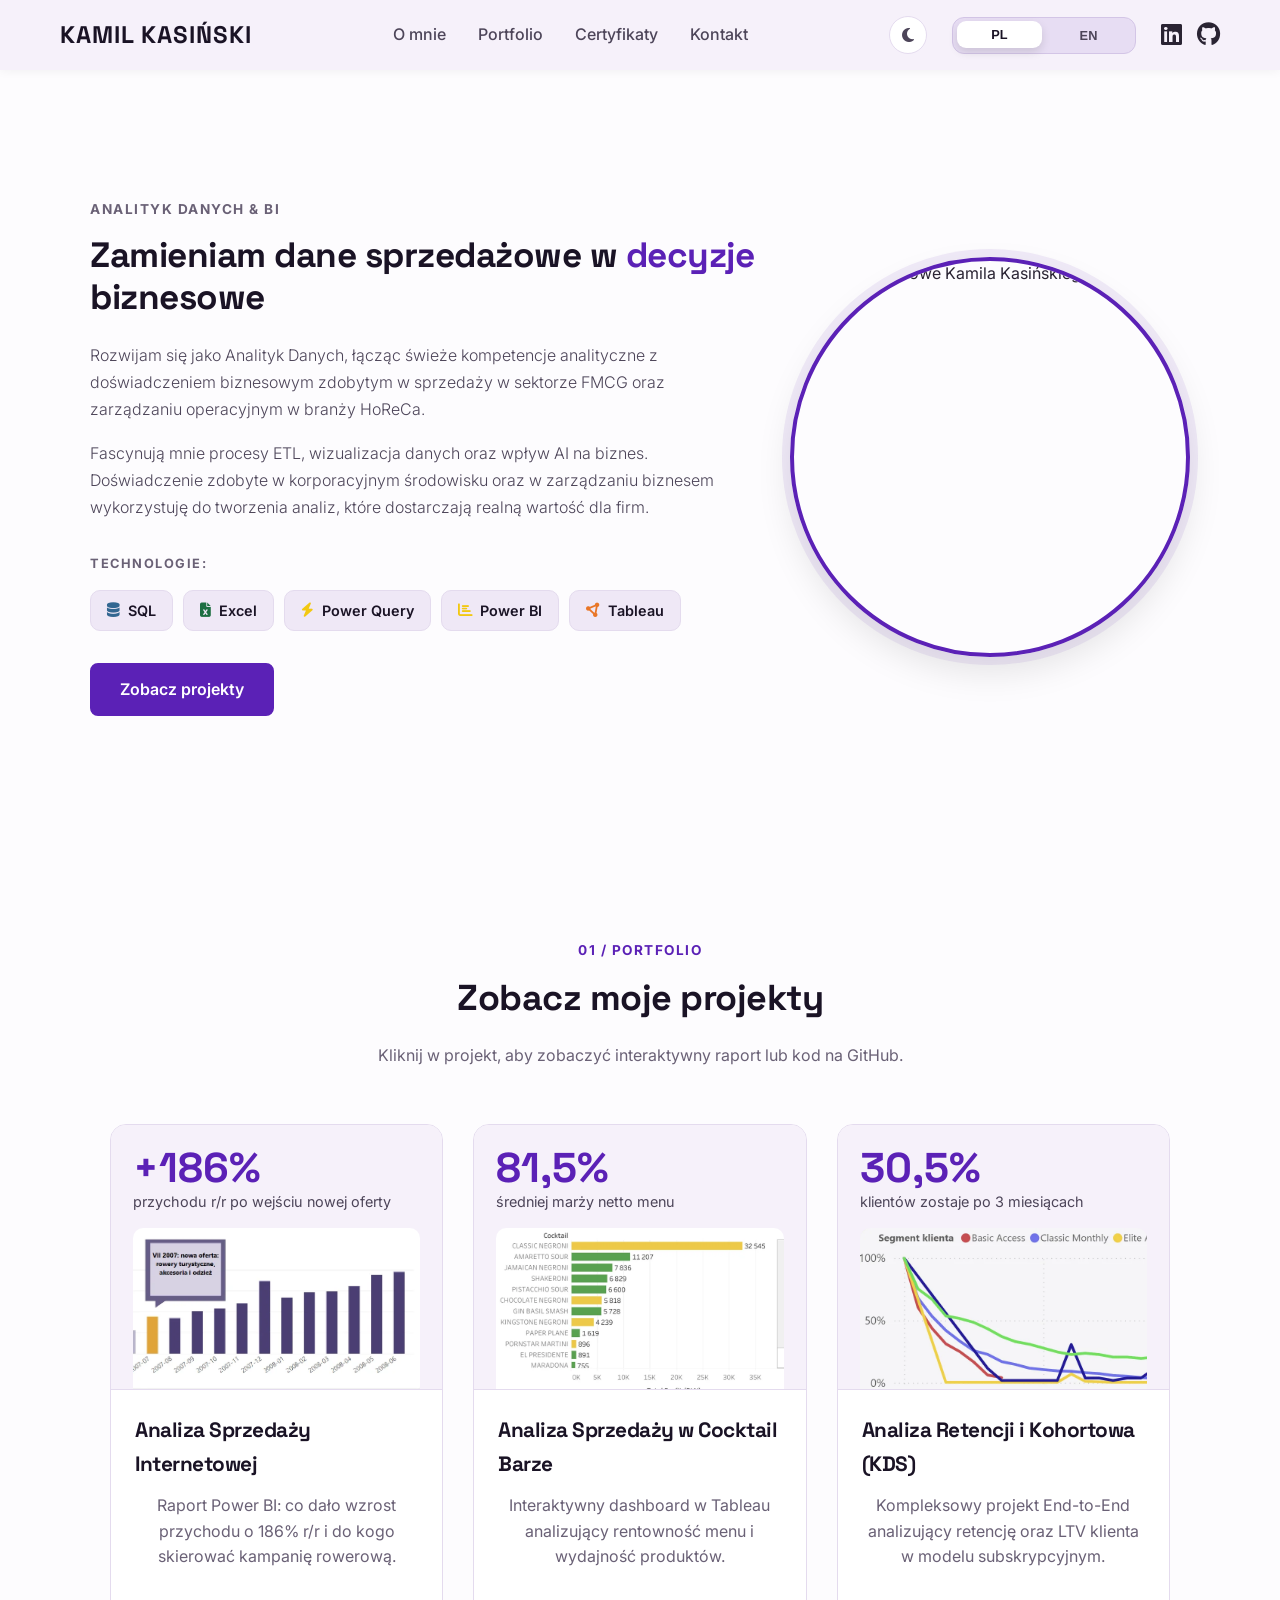
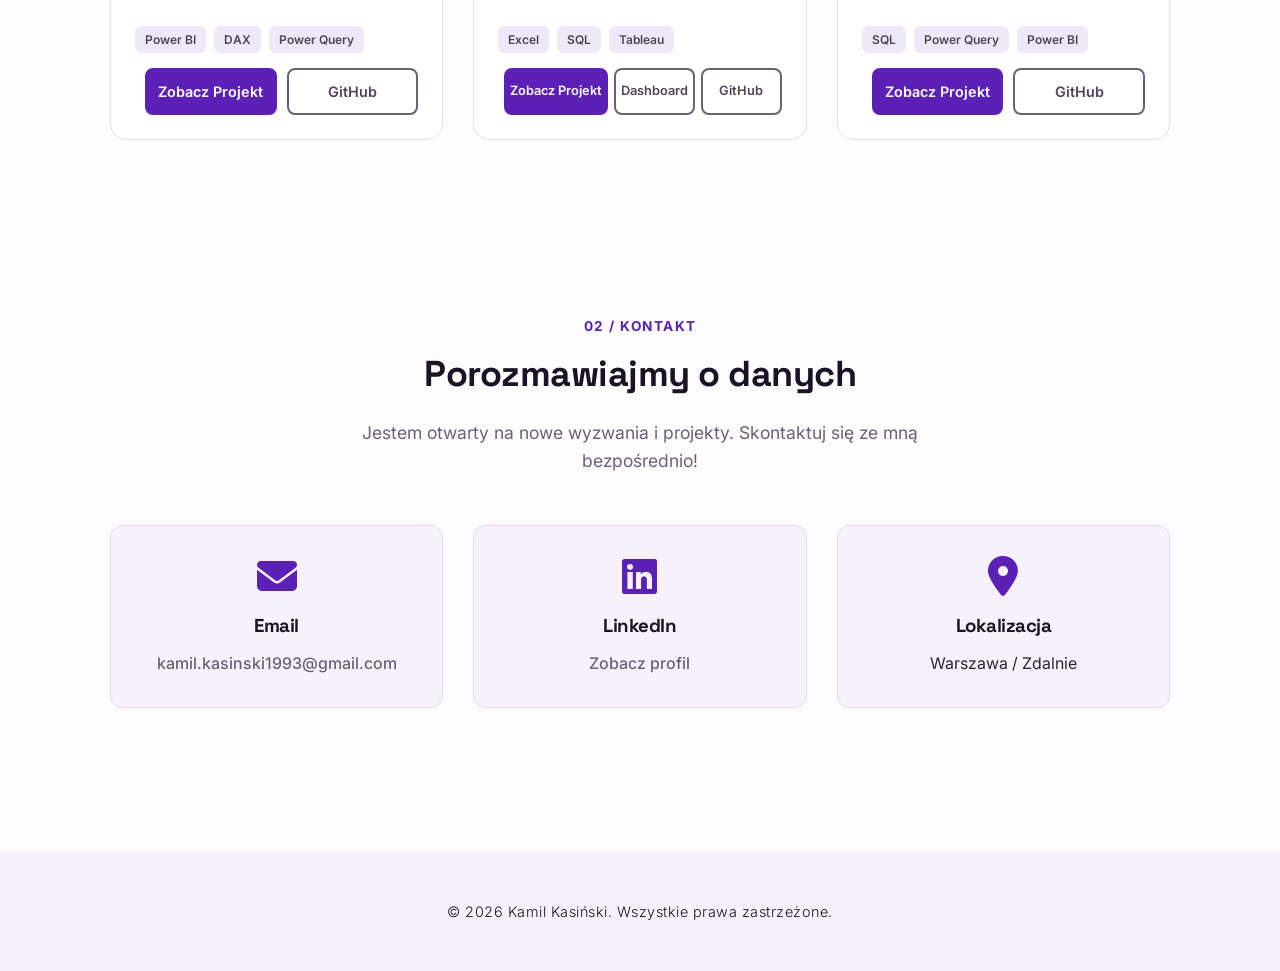
==== index.html @ cfa75c0c "Add skip-link, numbered sections and contact call to action Every page gets a "Skip to content" link" ====
<!DOCTYPE html>
<html lang="pl">
<head>
    <meta charset="UTF-8">
    <script>
        (function () {
            var t = localStorage.getItem('preferredTheme');
            if (!t) { t = window.matchMedia('(prefers-color-scheme: dark)').matches ? 'dark' : 'light'; }
            if (t === 'dark') { document.documentElement.setAttribute('data-theme', 'dark'); }
        })();
    </script>
    <meta name="viewport" content="width=device-width, initial-scale=1.0">
    <title>Kamil Kasiński | Data & BI Analyst</title>
    <meta name="description" content="Portfolio Kamila Kasińskiego — Analityka Danych & BI. Projekty SQL, Power BI, Tableau oraz certyfikaty zawodowe.">
    <meta property="og:type" content="website">
    <meta property="og:title" content="Kamil Kasiński | Data & BI Analyst">
    <meta property="og:description" content="Portfolio Kamila Kasińskiego — Analityka Danych & BI. Projekty SQL, Power BI, Tableau oraz certyfikaty zawodowe.">
    <meta property="og:url" content="https://kamilkasinski.com/">
    <meta property="og:image" content="https://kamilkasinski.com/img/DSC00041.jpg">
    <link rel="stylesheet" href="style/style.css">
    <link rel="stylesheet" href="https://cdnjs.cloudflare.com/ajax/libs/font-awesome/6.5.1/css/all.min.css">
<link rel="preconnect" href="https://fonts.googleapis.com">
<link rel="preconnect" href="https://fonts.gstatic.com" crossorigin>
<link href="https://fonts.googleapis.com/css2?family=Inter:wght@300;400;500;600;700&family=Space+Grotesk:wght@500;600;700&display=swap" rel="stylesheet">
</head>
<body>
<a href="#about" class="skip-link" data-pl="Przejdź do treści" data-en="Skip to content">Przejdź do treści</a>

    <nav>
    <div class="container-nav">
        <div class="logo">Kamil Kasiński</div>
        
        <ul>
            <li><a href="index.html#about" data-pl="O mnie" data-en="About me">O mnie</a></li>
            <li><a href="index.html#projects" data-pl="Portfolio" data-en="Portfolio">Portfolio</a></li>
            <li><a href="certyfikaty.html" data-pl="Certyfikaty" data-en="Certificates">Certyfikaty</a></li>
            <li><a href="index.html#contact" data-pl="Kontakt" data-en="Contact">Kontakt</a></li>
        </ul>

        <div class="nav-right">
<button id="theme-toggle" class="theme-toggle" type="button" aria-label="Przełącz jasny/ciemny motyw" aria-pressed="false">
    <i class="fa-solid fa-moon" aria-hidden="true"></i>
</button>
<div class="lang-switch">
    <button id="lang-pl" onclick="setLanguage('pl')" class="active">PL</button>
    <button id="lang-en" onclick="setLanguage('en')">EN</button>
</div>
    
    <div class="nav-socials">
        <a href="https://www.linkedin.com/in/kamil-kasinski-8a7204185" target="_blank" rel="noopener noreferrer" aria-label="LinkedIn"><i class="fa-brands fa-linkedin" aria-hidden="true"></i></a>
        <a href="https://github.com/kamkas93/" target="_blank" rel="noopener noreferrer" aria-label="GitHub"><i class="fa-brands fa-github" aria-hidden="true"></i></a>
    </div>
</div>
    </div>
</nav>
<header id="about" tabindex="-1">
    <div class="container hero-content"> 
        <div class="hero-text">
            <p class="hero-eyebrow" data-pl="Analityk Danych & BI" data-en="Data & BI Analyst">Analityk Danych & BI</p>
            <h1 data-pl="Zamieniam dane sprzedażowe w <span class='hero-accent'>decyzje</span> biznesowe" data-en="I turn sales data into business <span class='hero-accent'>decisions</span>">Zamieniam dane sprzedażowe w <span class="hero-accent">decyzje</span> biznesowe</h1>
<p data-pl="Rozwijam się jako Analityk Danych, łącząc świeże kompetencje analityczne z doświadczeniem biznesowym zdobytym w sprzedaży w sektorze FMCG oraz zarządzaniu operacyjnym w branży HoReCa."
   data-en="I am growing as a Data Analyst, combining fresh analytical skills with business experience gained in sales within the FMCG sector and operational management in the HoReCa industry.">
   Rozwijam się jako Analityk Danych, łącząc świeże kompetencje analityczne z doświadczeniem biznesowym zdobytym w sprzedaży w sektorze FMCG oraz zarządzaniu operacyjnym w branży HoReCa.
</p>

<p data-pl="Fascynują mnie procesy ETL, wizualizacja danych oraz wpływ AI na biznes. Doświadczenie zdobyte w korporacyjnym środowisku oraz w zarządzaniu biznesem wykorzystuję do tworzenia analiz, które dostarczają realną wartość dla firm." 
   data-en="I am fascinated by ETL processes, data visualization, and the impact of AI on business. I leverage my experience from corporate environments and business management to create analyses that deliver real value to companies.">
   Fascynują mnie procesy ETL, wizualizacja danych oraz wpływ AI na biznes. Doświadczenie zdobyte w korporacyjnym środowisku oraz w zarządzaniu biznesem wykorzystuję do tworzenia analiz, które dostarczają realną wartość dla firm.
</p>
           <div class="tech-stack-hero">
    <p data-pl="Technologie:" data-en="Technologies:">Technologie:</p>
                <ul class="tags-inline">
                    <li><i class="fa-solid fa-database"></i> SQL</li>
                    <li><i class="fa-solid fa-file-excel"></i> Excel</li>
                    <li><i class="fa-solid fa-bolt"></i> Power Query</li>
                    <li><i class="fa-solid fa-chart-bar"></i> Power BI</li>
                    <li><i class="fa-solid fa-circle-nodes"></i> Tableau</li>
                </ul>
            </div>
            <a href="#projects" class="btn btn-report hero-cta" data-pl="Zobacz projekty" data-en="See my projects">Zobacz projekty</a>
        </div> <div class="hero-photo">
            <div class="photo-placeholder">
                <img src="img/DSC00041.jpg" alt="Zdjęcie profilowe Kamila Kasińskiego">
            </div>
        </div>
    </div>
</header>
    <main class="container">
        
        <section id="projects">
    <span class="section-num" data-pl="01 / Portfolio" data-en="01 / Portfolio">01 / Portfolio</span>
    <h2 data-pl="Zobacz moje projekty" data-en="Check my projects">Zobacz moje projekty</h2>
    <p data-pl="Kliknij w projekt, aby zobaczyć interaktywny raport lub kod na GitHub." 
       data-en="Click on a project to see the interactive report or GitHub code.">
       Kliknij w projekt, aby zobaczyć interaktywny raport lub kod na GitHub.
    </p>
            
    <div class="projects-grid">
<article class="project-item" style="position: relative;">
    <div class="project-image project-thumb">
        <p class="thumb-kpi"><span class="thumb-kpi-value" data-pl="+186%" data-en="+186%">+186%</span> <span class="thumb-kpi-label" data-pl="przychodu r/r po wejściu nowej oferty" data-en="revenue YoY after the new offer">przychodu r/r po wejściu nowej oferty</span></p>
        <img src="img/thumbs/lipiec-2007.webp" width="633" height="355" alt="Wykres miesięcznego przychodu: od lipca 2007 przychód rośnie niemal co miesiąc" data-pl-alt="Wykres miesięcznego przychodu: od lipca 2007 przychód rośnie niemal co miesiąc" data-en-alt="Monthly revenue chart: from July 2007 revenue grows almost every month">
    </div>
    <div class="project-content">
        <h3 data-pl="Analiza Sprzedaży Internetowej" data-en="Online Sales Analysis">Analiza Sprzedaży Internetowej</h3>
        <p data-pl="Raport Power BI: co dało wzrost przychodu o 186% r/r i do kogo skierować kampanię rowerową." 
           data-en="Power BI report: what drove 186% revenue growth and who the bike campaign should target.">
           Raport Power BI: co dało wzrost przychodu o 186% r/r i do kogo skierować kampanię rowerową.
        </p>
        <ul class="tags">
            <li>Power BI</li>
            <li>DAX</li>
            <li>Power Query</li>
        </ul>
        <div class="project-buttons">
            <a href="projekt-lipiec-2007.html" class="stretched-link" aria-label="Analiza Sprzedaży Internetowej: szczegóły projektu" data-pl-aria-label="Analiza Sprzedaży Internetowej: szczegóły projektu" data-en-aria-label="Online Sales Analysis: project details"></a>
            
            <a href="projekt-lipiec-2007.html" class="btn btn-report" style="position: relative; z-index: 2;" data-pl="Zobacz Projekt" data-en="View Project">Zobacz Projekt</a>

            <a href="https://github.com/kamkas93/powerbi-lipiec-2007" target="_blank" rel="noopener noreferrer" class="btn btn-github" style="position: relative; z-index: 2;">GitHub</a>
        </div>
    </div>
</article>

<article class="project-item" style="position: relative;">
    <div class="project-image project-thumb">
        <p class="thumb-kpi"><span class="thumb-kpi-value" data-pl="81,5%" data-en="81.5%">81,5%</span> <span class="thumb-kpi-label" data-pl="średniej marży netto menu" data-en="average net menu margin">średniej marży netto menu</span></p>
        <img src="img/thumbs/cocktail-bar.webp" width="760" height="447" alt="Ranking koktajli według zysku całkowitego, na czele Classic Negroni" data-pl-alt="Ranking koktajli według zysku całkowitego, na czele Classic Negroni" data-en-alt="Cocktails ranked by total profit, led by Classic Negroni">
    </div>
    <div class="project-content">
        <h3 data-pl="Analiza Sprzedaży w Cocktail Barze" data-en="Cocktail Bar Sales Analysis">Analiza Sprzedaży w Cocktail Barze</h3>
        <p data-pl="Interaktywny dashboard w Tableau analizujący rentowność menu i wydajność produktów." 
           data-en="Interactive Tableau dashboard analyzing menu profitability and product performance.">
           Interaktywny dashboard w Tableau analizujący rentowność menu i wydajność produktów.
        </p>
        <ul class="tags">
            <li>Excel</li>
            <li>SQL</li>
            <li>Tableau</li>
        </ul>
        <div class="project-buttons project-buttons--3">
            <a href="project-cocktail-bar.html" class="stretched-link"></a>
            
            <a href="project-cocktail-bar.html" class="btn btn-report" style="position: relative; z-index: 2;" data-pl="Zobacz Projekt" data-en="View Project">Zobacz Projekt</a>
            <a href="https://public.tableau.com/views/CocktailPerformaneDashboard/Dashboard1" target="_blank" rel="noopener noreferrer" class="btn btn-github" style="position: relative; z-index: 2;" aria-label="Dashboard w Tableau Public" data-pl-aria-label="Dashboard w Tableau Public" data-en-aria-label="Dashboard on Tableau Public">Dashboard</a>
            <a href="https://github.com/kamkas93/cocktail-bar-sales-performance-analysis" target="_blank" rel="noopener noreferrer" class="btn btn-github" style="position: relative; z-index: 2;">GitHub</a>
        </div>
    </div>
</article>

        <article class="project-item" style="position: relative;"> 
    <div class="project-image project-thumb">
        <p class="thumb-kpi"><span class="thumb-kpi-value" data-pl="30,5%" data-en="30.5%">30,5%</span> <span class="thumb-kpi-label" data-pl="klientów zostaje po 3 miesiącach" data-en="of customers stay after 3 months">klientów zostaje po 3 miesiącach</span></p>
        <img src="img/thumbs/kds.webp" width="760" height="446" alt="Wykres retencji klientów w kolejnych miesiącach według segmentu" data-pl-alt="Wykres retencji klientów w kolejnych miesiącach według segmentu" data-en-alt="Customer retention by month and segment">
    </div>
    <div class="project-content">
        <h3 data-pl="Analiza Retencji i Kohortowa (KDS)" data-en="Customer Retention & Cohort Analysis (KDS)">Analiza Retencji i Kohortowa (KDS)</h3>
        <p data-pl="Kompleksowy projekt End-to-End analizujący retencję oraz LTV klienta w modelu subskrypcyjnym." 
           data-en="Comprehensive End-to-End project analyzing customer retention and LTV in a subscription model.">
           Kompleksowy projekt End-to-End analizujący retencję oraz LTV klienta w modelu subskrypcyjnym.
        </p>
        <ul class="tags">
            <li>SQL</li>
            <li>Power Query</li>
            <li>Power BI</li>
        </ul>
        <div class="project-buttons">
            <a href="projekt-kds.html" class="stretched-link"></a>
            
            <a href="projekt-kds.html" class="btn btn-report" style="position: relative; z-index: 2;" data-pl="Zobacz Projekt" data-en="View Project">Zobacz Projekt</a>
            <!-- <a href="#" target="_blank" rel="noopener noreferrer" class="btn btn-report" style="position: relative; z-index: 2;" data-pl="Zobacz Dashboard" data-en="View Dashboard">Zobacz Dashboard</a> -->
            <a href="https://github.com/kamkas93/kds-customer-analysis-challengePL" target="_blank" rel="noopener noreferrer" class="btn btn-github" style="position: relative; z-index: 2;">GitHub</a>
        </div>
    </div>
</article>
    </div>
</section>

    </main>

<section id="contact" class="contact-section">
    <div class="container">
        <span class="section-num" data-pl="02 / Kontakt" data-en="02 / Contact">02 / Kontakt</span>
        <h2 data-pl="Porozmawiajmy o danych" data-en="Let's talk data">Porozmawiajmy o danych</h2>
        <p class="section-desc" data-pl="Jestem otwarty na nowe wyzwania i projekty. Skontaktuj się ze mną bezpośrednio!" 
           data-en="I am open to new challenges and projects. Feel free to reach out to me directly!">
            Jestem otwarty na nowe wyzwania i projekty. Skontaktuj się ze mną bezpośrednio!
        </p>

        <div class="contact-grid">
            <div class="contact-item">
                <i class="fa-solid fa-envelope"></i>
                <h3 data-pl="Email" data-en="Email">Email</h3>
                <p><a href="mailto:kamil.kasinski1993@gmail.com">kamil.kasinski1993@gmail.com</a></p>
            </div>

            <div class="contact-item">
                <i class="fa-brands fa-linkedin"></i>
                <h3 data-pl="LinkedIn" data-en="LinkedIn">LinkedIn</h3>
                <p><a href="https://www.linkedin.com/in/kamil-kasinski-8a7204185" target="_blank" rel="noopener noreferrer" data-pl="Zobacz profil" data-en="View profile">Zobacz profil</a></p>
            </div>

            <div class="contact-item">
                <i class="fa-solid fa-location-dot"></i>
                <h3 data-pl="Lokalizacja" data-en="Location">Lokalizacja</h3>
                <p data-pl="Warszawa / Zdalnie" data-en="Warsaw / Remote">Warszawa / Zdalnie</p>
            </div>
        </div>
    </div>
</section>

<footer>
    <p data-pl="&copy; 2026 Kamil Kasiński. Wszystkie prawa zastrzeżone." 
       data-en="&copy; 2026 Kamil Kasiński. All rights reserved.">
       &copy; 2026 Kamil Kasiński. Wszystkie prawa zastrzeżone.
    </p>
</footer>

<script src="script/lang.js"></script>
<script src="script/theme.js"></script>
</body>
</html>
---- style/style.css ----
/* 1. Podstawowe ustawienia & Typografia */
* { margin: 0; padding: 0; box-sizing: border-box; }

/* Zmienne kolorów - jasny motyw (domyślny) */
:root {
    --color-bg: #fdfcfe;
    --color-bg-alt: #f6f1fa;
    --color-bg-card: #ffffff;
    --color-nav-sticky: rgba(246, 241, 250, 0.95);
    --color-text: #2a2433;
    --color-heading: #1a1325;
    --color-text-secondary: #4d4559;
    --color-text-muted: #6a6176;
    --color-border: #e4dbee;
    --color-tag-bg: #efe8f6;
    --color-switch-bg: #e7ddf3;
    --color-switch-border: #d3c5e6;
    /* Akcent: jeden płaski fiolet */
    --color-accent: #5b21b6;
    --color-accent-hover: #4c1d95;
    --color-accent-text: #5b21b6;
    --color-accent-soft: rgba(91, 33, 182, 0.08);
    --color-on-accent: #ffffff;
    --color-img-shadow: rgba(0, 0, 0, 0.08);
    --color-lightbox-backdrop: rgba(15, 23, 42, 0.85);
}

/* Zmienne kolorów - ciemny motyw */
[data-theme="dark"] {
    --color-bg: #14161a;
    --color-bg-alt: #1b1e24;
    --color-bg-card: #1e2127;
    --color-nav-sticky: rgba(20, 22, 26, 0.9);
    --color-text: #d7dae0;
    --color-heading: #f1f5f9;
    --color-text-secondary: #b6bcc6;
    --color-text-muted: #9099a6;
    --color-border: #33383f;
    --color-tag-bg: #24272e;
    --color-switch-bg: #2a2e36;
    --color-switch-border: #3a3f47;
    --color-img-shadow: rgba(0, 0, 0, 0.45);
    /* Akcent: jeden płaski fiolet */
    --color-accent: #874aee;
    --color-accent-hover: #6d28d9;
    --color-accent-text: #c4b5fd;
    --color-accent-soft: rgba(167, 139, 250, 0.14);
    --color-on-accent: #ffffff;
    --color-lightbox-backdrop: rgba(0, 0, 0, 0.9);
}

/* Celujemy w sekcje, do których prowadzą linki z menu */
section[id], header[id] {
    scroll-margin-top: 200px; /* Ustaw tutaj wysokość swojego menu (np. 80px lub 100px) */
}

html {
    scroll-behavior: smooth;
}

/* Skip-link (a11y): ukryty poza ekranem, widoczny po fokusie z klawiatury */
.skip-link {
    position: absolute;
    top: -100px;
    left: 16px;
    z-index: 2000;
    padding: 10px 18px;
    border-radius: 8px;
    background: var(--color-accent);
    color: var(--color-on-accent);
    font-weight: 600;
    text-decoration: none;
}

.skip-link:focus {
    top: 16px;
    outline: 3px solid var(--color-accent-text);
    outline-offset: 2px;
}

/* Cele skip-linku dostają fokus programowo — bez obrysu */
[tabindex="-1"]:focus {
    outline: none;
}

body {
    font-family: 'Inter', sans-serif; /* Tekst: spokojny, czytelny */
    line-height: 1.6;
    background-color: var(--color-bg);
    color: var(--color-text);
    font-size: 16px;
    font-weight: 400; /* Standardowa grubość tekstu */
    transition: background-color 0.25s ease, color 0.25s ease;
}

h1, h2, h3, .logo {
    font-family: 'Space Grotesk', sans-serif; /* Nagłówki: wyrazisty, techniczny krój */
    font-weight: 700;    /* Wyraźne, grube nagłówki */
    color: var(--color-heading); /* Nieco ciemniejszy kolor dla kontrastu */
    letter-spacing: -0.5px; /* Lekkie zacieśnienie dla nowoczesnego wyglądu */
}

/* Nowy kontener na prawo od menu */
.nav-right {
    display: flex;
    align-items: center;
    gap: 25px; /* Odstęp między przyciskami języka a socialami */
}

.lang-switch {
    display: flex;
    gap: 4px;
    /* Zmieniamy tło kontenera na lekko szare, żeby biały przycisk był widoczny */
    background: var(--color-switch-bg);
    padding: 4px;
    border-radius: 12px;
    border: 1px solid var(--color-switch-border);
}
.lang-switch button {
    display: flex;
    align-items: center;
    justify-content: center;
    gap: 8px;
    background: transparent;
    border: none;
    padding: 6px 14px;
    border-radius: 9px;
    cursor: pointer;
    font-weight: 700;
    font-size: 0.8rem;
    color: var(--color-text-secondary); /* Ciemniejszy szary dla nieaktywnego tekstu */
    transition: all 0.2s ease;
    min-width: 85px;
}

.lang-switch button span {
    font-size: 1.1rem;
    filter: drop-shadow(0 1px 1px rgba(0,0,0,0.1)); /* Lekki cień pod flagą */
}

/* Stan aktywny - biały przycisk z wyraźniejszym tekstem */
.lang-switch button.active {
    background-color: var(--color-bg-card) !important; /* wymusza tło karty */
    color: var(--color-heading);
    /* Mocniejszy cień, żeby przycisk "wystawał" */
    box-shadow: 0 4px 10px rgba(0, 0, 0, 0.12);
    transform: translateY(-1px);
}

/* Hover dla nieaktywnego przycisku */
.lang-switch button:hover:not(.active) {
    color: var(--color-heading);
    background: rgba(255, 255, 255, 0.15);
}

/* Przycisk przełącznika motywu (jasny/ciemny) */
.theme-toggle {
    display: flex;
    align-items: center;
    justify-content: center;
    width: 38px;
    height: 38px;
    flex-shrink: 0;
    border-radius: 50%;
    border: 1px solid var(--color-border);
    background: var(--color-bg-card);
    color: var(--color-text-secondary);
    cursor: pointer;
    font-size: 1rem;
    transition: all 0.2s ease;
}

.theme-toggle:hover {
    color: var(--color-accent-text);
    border-color: var(--color-accent-text);
    transform: translateY(-1px);
}

/* Subtelny tekst opisu w Hero */
.hero-text p {
    font-weight: 300;    /* Lżejszy font dla opisu, by nagłówek bardziej "bił po oczach" */
    color: var(--color-text-secondary);
}
/* 2. Kontenery i Układ */

.container {
    max-width: 1100px; /* Nieco zwężamy, żeby karty nie były "jamnikami" */
    margin: 0 auto;
    padding: 0 20px;   /* Kluczowe: margines wewnętrzny dla mobile */
    width: 100%;
    box-sizing: border-box;
}

.hero-content {
    display: flex;
    justify-content: space-between;
    align-items: center;
    gap: 2rem;
    padding: 4rem 0; /* Odstęp góra/dół wewnątrz sekcji */
}

/* 3. Nawigacja */
nav {
    background: var(--color-bg-alt);
    padding: 1rem 0;
    box-shadow: 0 1px 10px rgba(0,0,0,0.05);
    position: relative; /* Nie przykleja się */
    z-index: 1000;
    width: 100%;
    transition: background-color 0.25s ease;
}

.container-nav {
    max-width: 1200px;
    margin: 0 auto;
    padding: 0 20px;
    display: flex;
    justify-content: space-between; /* To rozepcha logo do lewej, a resztę do prawej */
    align-items: center;
}

nav .logo {
    font-size: 1.5rem;
    font-weight: 700;
    color: var(--color-heading);
    text-transform: uppercase;
    letter-spacing: 1px;
    white-space: nowrap; /* Logo zawsze w jednej linii */
    flex-shrink: 0;      /* Logo nie będzie się ściskać */
}

nav ul {
    display: flex;
    list-style: none;
    gap: 2rem;
    margin: 0 auto; /* Wyśrodkuje menu między logo a prawą stroną */
}

nav ul li a {
    text-decoration: none;
    color: var(--color-text-secondary);
    font-weight: 500;
    transition: 0.3s;
    white-space: nowrap; /* Zapobiega łamaniu tekstów w menu */
}

nav ul li a:hover { color: var(--color-accent-text); }

.nav-socials {
    display: flex;
    gap: 15px;
    flex-shrink: 0; /* Ikony nie będą się zmniejszać */
}

.nav-socials a {
    font-size: 24px;
    color: var(--color-text);
    text-decoration: none;
    transition: 0.3s;
}

.nav-socials a:hover { color: var(--color-accent-text); }

/* --- RESPONSYWNOŚĆ NAVA (Wersja poprawiona pod GitHub) --- */

/* 1. Najpierw upewnij się, że na desktopie (powyżej 992px) nic się nie zawija */
@media (min-width: 993px) {
    nav {
        position: sticky; /* Przykleja się tylko na desktopie */
        top: 0;
        /* Opcjonalnie dodaj lekkie rozmycie, żeby wyglądało premium */
        background: var(--color-nav-sticky);
        backdrop-filter: blur(8px);
    }


    .container-nav {
        display: flex;
        flex-direction: row;
        justify-content: space-between;
        align-items: center;
        flex-wrap: nowrap; /* Absolutny zakaz zawijania do nowej linii */
    }
}

/* 2. Gdy zaczyna brakować miejsca (Tablety i mniejsze laptopy) */
@media (max-width: 992px) {
    .container-nav {
        flex-direction: column; /* Wszystko w pionie dopiero tutaj */
        gap: 1rem;
        padding: 1.5rem 20px;
    }

    nav ul {
        margin: 5px 0;
        gap: 1.2rem;
        justify-content: center;
        padding: 0;
    }

    .nav-right {
        gap: 15px; /* Trochę ciaśniej między językiem a socialami */
    }
}

/* 3. Małe telefony */
@media (max-width: 480px) {
    nav ul {
        flex-wrap: wrap;
        justify-content: center;
        gap: 0.8rem;
    }

    nav .logo {
        font-size: 1.1rem; /* Trochę mniejsze logo na małych ekranach */
    }

    .lang-switch button {
        padding: 4px 8px; /* Mniejsze przyciski języka */
    }
}


/* 4. Sekcja Hero / O mnie */
header#about {
    /* Dodajemy 1rem (ok. 16px) paddingu po bokach */
    padding: 1.5rem 1rem;
    background-color: var(--color-bg);
    width: 100%;
    overflow: hidden;
    transition: background-color 0.25s ease;
}

.hero-content {
    display: flex;
    flex-direction: column-reverse; /* Na mobile: zdjęcie nad tekstem */
    align-items: center;
    gap: 2rem;
}

.hero-text {
    text-align: center;
    width: 100%;
}

.hero-text h1 {
    font-size: 2.2rem;
    line-height: 1.2;
    margin-bottom: 1.5rem;
    color: var(--color-heading);
}

/* Mała etykieta roli nad hasłem hero (jak „Technologie:”) */
.hero-text .hero-eyebrow {
    font-size: 0.85rem;
    font-weight: 700;
    letter-spacing: 1.5px;
    text-transform: uppercase;
    color: var(--color-text-muted);
    margin-bottom: 0.75rem;
}

/* Przycisk do projektów pod listą narzędzi */
.hero-cta {
    display: inline-block;
    margin-top: 2rem;
    padding: 12px 28px;
    border: 2px solid;
    border-radius: 8px;
    font-weight: 600;
    text-decoration: none;
    transition: 0.3s;
}

.hero-text p {
    font-weight: 300;
    color: var(--color-text-secondary);
    margin-bottom: 2rem;
    line-height: 1.7;
}

.hero-photo {
    flex-shrink: 0;
}

.photo-placeholder {
    width: 280px;
    height: 280px; /* Sztywne wymiary zamiast aspect-ratio dla stabilności */
    overflow: hidden;
    border-radius: 50%;
    /* Obwódka w akcencie + delikatna poświata, żeby hero było spięte z resztą strony */
    border: 4px solid var(--color-accent);
    box-shadow: 0 0 0 8px var(--color-accent-soft), 0 15px 35px rgba(0,0,0,0.1);
}

/* Wyróżniony fragment nagłówka hero */
.hero-accent {
    color: var(--color-accent-text);
}

.photo-placeholder img {
    width: 100%;
    height: 100%;
    object-fit: cover;
    display: block;
}

/* --- REGUŁY TYLKO DLA DESKTOPU (Ekran > 992px) --- */
@media (min-width: 992px) {
    header#about {
        padding: 4rem 0;
    }

    .hero-content {
        flex-direction: row; /* Tekst i zdjęcie wracają obok siebie */
        justify-content: space-between;
    }

    .hero-text {
        text-align: left;
        flex: 1;
    }

    .hero-text p {
        margin-bottom: 1rem;
    }

    .photo-placeholder {
        width: 400px;
        height: 400px;
    }
}

/* 5. Tagi (Tech Stack) */
.tech-stack-hero {
    margin-top: 2rem;
}

.tech-stack-hero p {
    font-size: 0.8rem;
    font-weight: 700;
    letter-spacing: 1.5px;
    margin-bottom: 15px;
    color: var(--color-text-muted);
    text-transform: uppercase;
}

.tags-inline {
    display: flex;
    flex-wrap: wrap;
    list-style: none;
    gap: 10px;
    padding: 0;
}

.tags-inline li {
    display: flex;
    align-items: center;
    gap: 8px;
    background: var(--color-tag-bg);
    color: var(--color-heading);
    padding: 8px 16px;
    border-radius: 10px;
    font-size: 0.9rem;
    font-weight: 600;
    border: 1px solid var(--color-border);
    transition: 0.3s;
    user-select: none;
}

/* Kolory ikon */
.tags-inline li i.fa-database { color: #336791; }
.tags-inline li i.fa-file-excel { color: #1D6F42; }
.tags-inline li i.fa-bolt { color: #f2c811; }
.tags-inline li i.fa-chart-bar { color: #f2c811; }
.tags-inline li i.fa-circle-nodes { color: #e97627; }

.tags-inline li:hover {
    border-color: var(--color-accent);
    transform: translateY(-3px);
}

/* Responsywność tagów - spójna z sekcją 4 */
@media (max-width: 992px) {
    .tags-inline {
        justify-content: center;
        margin-bottom: 20px; /* Oddech na dole w wersji mobilnej */
    }
    .tech-stack-hero p {
        text-align: center;
    }
}

/* 6. Sekcja Projekty (Wersja Stabilna) */
#projects {
    padding: 6rem 0;
    background-color: var(--color-bg); /* Zmiana z f8fafc na biały, by zlało się z kartami */
}

/* Numer sekcji nad nagłówkiem („01 / Portfolio”) */
.section-num {
    display: block;
    margin-bottom: 8px;
    font-size: 0.85rem;
    font-weight: 700;
    letter-spacing: 1.5px;
    text-transform: uppercase;
    text-align: center;
    color: var(--color-accent-text);
}

/* Nagłówki sekcji strony głównej: jeden rozmiar dla wszystkich */
#projects h2,
.contact-section h2 {
    font-size: 2.25rem;
    margin-bottom: 15px;
    color: var(--color-heading);
    text-align: center;
}

@media (max-width: 768px) {
    #projects h2,
    .contact-section h2 {
        font-size: 1.8rem;
    }
}

#projects p {
    margin: 0 auto 3.5rem auto;
    color: var(--color-text-muted);
    max-width: 700px;
    text-align: center;
}

.projects-grid {
    display: grid;
    grid-template-columns: repeat(auto-fit, minmax(320px, 1fr));
    gap: 30px;
}

.project-item {
    background: var(--color-bg-card);
    border-radius: 16px;
    border: 1px solid var(--color-border);
    transition: all 0.3s ease-out;
    display: flex;
    flex-direction: column;
    overflow: hidden;
}

.project-item:hover {
    transform: translateY(-8px);
    box-shadow: 0 15px 30px rgba(0,0,0,0.08);
    border-color: var(--color-accent);
}

/* NAPRAWA WYŚWIETLANIA DASHBOARDÓW */
.project-image {
    width: 100%;
    height: 320px; /* Zwiększamy z 250px na 320px, żeby obrazki były większe */
    padding: 10px; /* Mniejszy margines wewnętrzny = większy dashboard */
    background-color: #ffffff; /* Zrzuty dashboardów mają białe tło - zostaje białe w obu motywach */
    display: flex;
    align-items: center;
    justify-content: center;
    border-bottom: 1px solid #f1f5f9;
}

.project-image img {
    max-width: 100%;
    max-height: 100%;
    width: auto;
    height: auto;
    object-fit: contain;
    /* Usunąłem box-shadow spod obrazka, by wyglądało to czyściej na białym tle */
}

/* Miniaturka projektu na stronie głównej: jeden szablon — duży KPI + wycinek jednego wykresu */
.project-image.project-thumb {
    height: 265px;
    padding: 22px 22px 0;
    background-color: var(--color-bg-alt);
    border-bottom: 1px solid var(--color-border);
    flex-direction: column;
    align-items: stretch;
    justify-content: flex-start;
    gap: 16px;
    overflow: hidden;
}

/* #projects: nadpisuje ogólną regułę #projects p (margines 3.5rem, wyśrodkowanie) */
#projects .thumb-kpi {
    margin: 0;
    max-width: none;
    display: flex;
    align-items: baseline;
    flex-wrap: wrap;
    gap: 4px 10px;
    text-align: left;
}

.thumb-kpi-value {
    font-family: 'Space Grotesk', sans-serif;
    font-size: 2.6rem;
    font-weight: 700;
    line-height: 1;
    color: var(--color-accent-text);
}

.thumb-kpi-label {
    font-size: 0.9rem;
    line-height: 1.3;
    color: var(--color-text-secondary);
}

/* Wycinek wykresu wypełnia resztę kafelka, przycięty od dołu (karta i tak go zamyka) */
.project-thumb img {
    flex: 1;
    min-height: 0;
    width: 100%;
    max-height: none;
    object-fit: cover;
    object-position: center top;
    border-radius: 10px 10px 0 0;
}

.project-content {
    padding: 1.5rem;
    display: flex;
    flex-direction: column;
    flex-grow: 1;
}

.project-item h3 {
    font-size: 1.3rem;
    margin-bottom: 12px;
    color: var(--color-heading);
}

.project-item .tags {
    display: flex;
    list-style: none;
    gap: 8px;
    margin: auto 0 15px; /* auto u góry: tagi i przyciski na tym samym poziomie we wszystkich kartach */
    flex-wrap: wrap;
    padding: 0;
}

.project-item .tags li {
    background: var(--color-tag-bg);
    color: var(--color-text-secondary);
    padding: 4px 10px;
    border-radius: 6px;
    font-size: 0.75rem;
    font-weight: 600;
}

/* PRZYCISKI - Poprawiony układ */
.project-buttons {
    display: flex;
    gap: 10px;
    margin-top: auto;
}

.project-item .project-buttons {
    margin-top: 0;
}

.project-item .btn {
    flex: 1;
    padding: 10px 8px;
    white-space: nowrap;
    text-align: center;
    border-radius: 8px;
    font-weight: 600;
    text-decoration: none;
    transition: 0.3s;
    font-size: 0.9rem;
    /* Kolor ramki ustawia wariant (.btn-report, .btn-github) */
    border-width: 2px;
    border-style: solid;
}

/* Karta z trzema przyciskami (np. projekt + dashboard + GitHub); na telefonie przyciski i tak idą w kolumnę */
@media (min-width: 481px) {
    .project-item .project-buttons--3 {
        gap: 6px;
    }

    .project-item .project-buttons--3 .btn {
        padding: 11.5px 4px;
        font-size: 0.8rem;
    }
}

/* Przycisk główny: płaski fiolet, jedyny wypełniony przycisk w widoku */
.btn-report {
    background: var(--color-accent);
    color: var(--color-on-accent);
    border-color: var(--color-accent);
}
.btn-report:hover { background: var(--color-accent-hover); border-color: var(--color-accent-hover); }

/* Przyciski drugorzędne (GitHub, Dashboard, szczegóły): neutralny szary obrys, fiolet dopiero na hover */
.btn-github,
.btn-details {
    background: transparent;
    color: var(--color-text-secondary);
    border-color: var(--color-text-muted);
}

.btn-github:hover,
.btn-details:hover {
    background: var(--color-accent-soft);
    color: var(--color-accent-text);
    border-color: var(--color-accent-text);
}

.stretched-link::after {
    position: absolute;
    top: 0;
    right: 0;
    bottom: 0;
    left: 0;
    z-index: 1;
    content: "";
}

/* Dodatkowy efekt po najechaniu na kartę, żeby użytkownik wiedział, że jest klikalna */
.project-item:hover {
    cursor: pointer;
    transform: translateY(-5px);
    transition: transform 0.3s ease;
    box-shadow: 0 10px 20px rgba(0,0,0,0.1);
}

/* RWD */
@media (max-width: 480px) {
    .project-buttons {
        display: flex;
        flex-direction: column;
        gap: 10px;
    }

    .project-item .btn {
        width: 100%; /* Przyciski zajmą pełną szerokość na telefonie */
    }
}

/* --- Sekcja Certyfikatów --- */
.certificates-section {
    padding: 60px 0;
    background-color: var(--color-bg);
}

.certificates-section h1 {
    text-align: center;
    font-size: 2.8rem; /* Nieco większy i wyraźniejszy */
    font-weight: 800;
    color: var(--color-heading);
    margin-top: 40px;  /* Odstęp od nawigacji */
    margin-bottom: 15px;
    letter-spacing: -1px;
}

.section-desc {
    text-align: center;
    max-width: 650px;  /* Zwężony opis lepiej wygląda w bloku */
    margin: 0 auto 50px auto; /* 50px odstępu od pierwszej karty */
    color: var(--color-text-muted);
    font-size: 1.1rem;
    line-height: 1.6;
}

.certificates-list {
    display: flex;
    flex-direction: column;
    gap: 25px;
}

.cert-card {
    display: flex;
    background: var(--color-bg-alt); /* Jeszcze delikatniejszy szary */
    border-radius: 16px;
    overflow: hidden;
    border: 1px solid var(--color-border);
    transition: all 0.3s cubic-bezier(0.4, 0, 0.2, 1); /* Płynniejszy ruch */
    min-height: 240px;
    margin-bottom: 25px;
}

.cert-card:hover {
    box-shadow: 0 4px 12px rgba(0,0,0,0.05);
}

/* Obrazek po lewej - Biały kontener */
.cert-image {
    flex: 0 0 280px; /* Nieco węższy kontener na certyfikat */
    background: #fff; /* Certyfikaty mają białe tło - zostaje białe w obu motywach */
    padding: 15px;
    display: flex;
    align-items: center;
    justify-content: center;
    border-right: 1px solid #e5e7eb;
}

.cert-image img {
    width: 100%;
    height: auto;
    border-radius: 4px;
    box-shadow: 0 2px 8px rgba(0,0,0,0.1);
}

/* Treść po prawej - Szary kontener */
.cert-content {
    flex: 1;
    padding: 35px 45px; /* Więcej oddechu wewnątrz szarego pola */
    display: flex;
    flex-direction: column;
    justify-content: center;
}

.cert-header {
    display: flex;
    justify-content: space-between;
    align-items: flex-start;
    margin-bottom: 10px;
    gap: 15px;
}

.cert-header h2 {
    font-size: 1.15rem; /* Mniejszy, bardziej profesjonalny font */
    font-weight: 700;
    color: var(--color-heading);
    margin: 0;
    flex: 1;
}

/* Logo dostawcy w prawym górnym rogu na niebieskim/kolorowym tle (opcjonalnie) */

.cert-vendor-logo {
    width: 55px;
    height: 55px;
    background: #fff; /* Logo dostawców ma przezroczyste/białe tło - zostaje białe w obu motywach */
    padding: 3px;
    border-radius: 10px;
    object-fit: contain;
    box-shadow: 0 2px 8px rgba(0,0,0,0.1);
    flex-shrink: 0;
}

.cert-meta {
    font-size: 0.85rem;
    color: var(--color-text-secondary);
    margin-bottom: 15px;
    font-weight: 500;
}

.cert-text {
    color: var(--color-text-secondary);
    font-size: 0.9rem;
    line-height: 1.5;
    margin: 0;
}

.cert-content .btn-report {
    align-self: flex-start; /* Przycisk nie rozciąga się */
    margin-top: 15px;
    padding: 8px 20px;
    background: var(--color-accent);
    color: var(--color-on-accent);
    font-size: 0.85rem;
    border-radius: 6px;
    border: none;
    text-decoration: none;
}

/* Powiększanie certyfikatów (lightbox, script/lightbox.js) */
.cert-image img.zoomable {
    cursor: zoom-in;
}

.cert-image img.zoomable:focus-visible {
    outline: 3px solid var(--color-accent-text);
    outline-offset: 3px;
}

html.lightbox-open {
    overflow: hidden;
}

.lightbox {
    width: 100vw;
    height: 100vh;
    max-width: none;
    max-height: none;
    margin: 0;
    padding: 0;
    border: none;
    background: transparent;
    display: none;
    align-items: center;
    justify-content: center;
}

.lightbox[open] {
    display: flex;
}

.lightbox::backdrop {
    background: var(--color-lightbox-backdrop);
}

.lightbox-img {
    max-width: 95vw;
    max-height: 90vh;
    width: auto;
    height: auto;
    object-fit: contain;
    border-radius: 6px;
    box-shadow: 0 10px 40px var(--color-img-shadow);
    cursor: zoom-out;
}

.lightbox-close {
    position: fixed;
    top: 16px;
    right: 16px;
    width: 44px;
    height: 44px;
    border-radius: 50%;
    border: 1px solid var(--color-border);
    background: var(--color-bg-card);
    color: var(--color-heading);
    font-size: 1.2rem;
    cursor: pointer;
    display: flex;
    align-items: center;
    justify-content: center;
}

.lightbox-close:hover,
.lightbox-close:focus-visible {
    border-color: var(--color-accent-text);
    color: var(--color-accent-text);
    outline: none;
}

/* Responsywność */
@media (max-width: 768px) {
    .cert-card {
        flex-direction: column;
    }
    .cert-image {
        flex: none;
        width: 100%;
        border-right: none;
        border-bottom: 1px solid #e5e7eb;
    }
    .cert-card:hover {
        transform: translateY(-5px); /* Na mobile lepiej unosić do góry */
    }
}

@media (max-width: 480px) {
    .cert-content {
        padding: 20px; /* Zmniejszamy ogromny padding (35px 45px), który zjada miejsce na mobile */
    }

    .cert-header {
        flex-direction: row; /* Zostawiamy w rzędzie, ale... */
        align-items: center;
    }

    .cert-vendor-logo {
        width: 45px; /* Nieco mniejsze logo na małych telefonach */
        height: 45px;
    }

    .cert-header h2 {
        font-size: 1rem; /* Trochę mniejszy font, by zmieścić więcej w linii */
    }
}

.contact-section {
    padding: 80px 0;
    background-color: var(--color-bg); /* Delikatne tło, żeby odciąć sekcję od reszty */
    text-align: center;
}

.contact-grid {
    display: grid;
    grid-template-columns: repeat(auto-fit, minmax(250px, 1fr));
    gap: 30px;
    margin-top: 40px;
}

.contact-item {
    background: var(--color-bg-alt); /* Delikatne tło sekcji */
    padding: 30px;
    border-radius: 12px;
    border: 1px solid var(--color-border); /* Subtelna ramka, by domknąć bryłę */
    box-shadow: 0 4px 6px rgba(0,0,0,0.02);
    transition: all 0.3s ease;
}

.contact-item i {
    font-size: 2.5rem;
    color: var(--color-accent); /* Ikony dekoracyjne w kolorze akcentu */
    margin-bottom: 15px;
}

.contact-item h3 {
    margin-bottom: 10px;
    color: var(--color-heading);
}

.contact-item a {
    color: var(--color-text-muted);
    text-decoration: none;
    font-weight: 500;
    transition: color 0.3s;
}

.contact-item a:hover {
    color: var(--color-accent-text);
}

/* --- Sekcja Stopki --- */
footer {
    padding: 3rem 0;
    margin-top: 4rem; /* Odstęp od ostatniej sekcji projektów */
    background-color: var(--color-bg-alt); /* Bardzo jasny szary, żeby odróżnić od białego tła */
    text-align: center;
}

footer p {
    font-size: 0.9rem;
    color: var(--color-heading);
    font-weight: 300;
    letter-spacing: 0.5px;
}

/* Opcjonalnie: efekt najechania na Twoje imię, jeśli zrobisz z niego link
footer p:hover {
    color: var(--color-heading);
    transition: color 0.3s ease;
} */

/* RWD: Mniejszy odstęp na telefonach */
@media (max-width: 768px) {
    footer {
        padding: 2rem 0;
        margin-top: 2rem;
    }
}


/* Poprawka dla urządzeń mobilnych */
@media screen and (max-width: 768px) {
    /* Przywrócenie czytelności tekstu we Wstępie i Scenariuszu */
    .cert-card div,
    .cert-card p,
    .cert-text {
        text-align: left !important; /* Koniec z dziwnymi przerwami między słowami */
        font-size: 0.95rem !important; /* Nieco mniejsza, bardziej naturalna czcionka */
        line-height: 1.6 !important;
    }

    /* Nagłówki sekcji nie mogą być zbyt wielkie */
    .certificates-section h1 {
        font-size: 1.5rem !important;
        margin-bottom: 20px !important;
    }

    .cert-header h2 {
        font-size: 1.3rem !important;
    }

    /* Dopasowanie paddingów, aby tekst nie "dusił się" w kartach */
    .cert-card {
        padding: 20px !important;
        margin-bottom: 20px !important;
    }
}


/* --- Projekt: Analiza Sprzedaży Internetowej / Lipiec 2007 (Power BI) --- */
/* Tylko zmienne kolorów z :root / [data-theme="dark"] */

.lp-page {
    padding: 50px 0 20px;
}

.lp-section {
    margin-top: 60px;
}

.lp-section > h2 {
    font-size: 1.7rem;
    margin-bottom: 10px;
}

.lp-lead {
    color: var(--color-text-secondary);
    font-size: 1.05rem;
    line-height: 1.8;
    max-width: 820px;
}

.lp-muted {
    color: var(--color-text-muted);
    font-size: 0.85rem;
}

/* Hero */
.lp-hero {
    text-align: center;
    padding: 20px 0 10px;
}

.lp-eyebrow {
    font-size: 0.8rem;
    font-weight: 700;
    letter-spacing: 1.5px;
    text-transform: uppercase;
    color: var(--color-accent-text);
    margin-bottom: 12px;
}

.lp-hero h1 {
    font-size: 2.4rem;
    line-height: 1.25;
    max-width: 860px;
    margin: 0 auto 15px;
}

.lp-tagline {
    font-size: 1.35rem;
    font-weight: 600;
    color: var(--color-heading);
    max-width: 760px;
    margin: 0 auto 12px;
    line-height: 1.4;
}

.lp-hero .lp-subtitle {
    color: var(--color-text-secondary);
    font-size: 1.1rem;
    margin-bottom: 25px;
}

.lp-hero .tags-inline {
    justify-content: center;
    margin-bottom: 25px;
}

.lp-buttons {
    display: flex;
    gap: 15px;
    justify-content: center;
    flex-wrap: wrap;
}

.lp-btn {
    display: inline-flex;
    align-items: center;
    gap: 10px;
    padding: 12px 28px;
    border-radius: 8px;
    border: 2px solid var(--color-accent-text);
    color: var(--color-accent-text);
    background: transparent;
    font-weight: 600;
    text-decoration: none;
    transition: 0.3s;
}

.lp-btn:hover {
    background: var(--color-accent);
    border-color: var(--color-accent);
    color: var(--color-on-accent);
}

/* Kafelki liczb */
.lp-stats {
    display: grid;
    grid-template-columns: repeat(5, 1fr);
    gap: 16px;
    margin-top: 45px;
}

.lp-stat {
    background: var(--color-bg-alt);
    border: 1px solid var(--color-border);
    border-radius: 12px;
    padding: 20px 16px;
    text-align: center;
}

.lp-stat-value {
    display: block;
    font-size: 2rem;
    font-weight: 700;
    line-height: 1.2;
    color: var(--color-heading);
    white-space: nowrap;
}

.lp-stat-value--accent {
    color: var(--color-accent-text);
}

.lp-stat-label {
    display: block;
    margin-top: 8px;
    font-size: 0.85rem;
    line-height: 1.45;
    color: var(--color-text-secondary);
}

/* Historia: kroki */
.lp-story {
    display: flex;
    flex-direction: column;
    gap: 20px;
    margin-top: 25px;
}

.lp-step {
    display: grid;
    grid-template-columns: 56px 1fr;
    gap: 20px;
    background: var(--color-bg-alt);
    border: 1px solid var(--color-border);
    border-radius: 16px;
    padding: 28px;
}

.lp-step-num {
    width: 56px;
    height: 56px;
    border-radius: 50%;
    border: 2px solid var(--color-accent-text);
    color: var(--color-accent-text);
    font-weight: 700;
    font-size: 1.2rem;
    display: flex;
    align-items: center;
    justify-content: center;
}

.lp-step h3 {
    font-size: 1.25rem;
    margin-bottom: 8px;
}

.lp-step p,
.lp-step li {
    color: var(--color-text-secondary);
    line-height: 1.7;
}

.lp-step ul {
    margin: 10px 0 0 18px;
}

.lp-step li {
    margin-bottom: 6px;
}

.lp-step strong {
    color: var(--color-heading);
}

/* Wykresy słupkowe (CSS) */
.lp-charts {
    display: grid;
    grid-template-columns: repeat(auto-fit, minmax(260px, 1fr));
    gap: 20px;
    margin-top: 20px;
}

.lp-chart {
    background: var(--color-bg-card);
    border: 1px solid var(--color-border);
    border-radius: 12px;
    padding: 18px 18px 12px;
}

.lp-chart-title {
    display: block;
    font-weight: 600;
    font-size: 0.95rem;
    color: var(--color-heading);
    margin-bottom: 2px;
}

.lp-chart-sub {
    display: block;
    font-size: 0.8rem;
    color: var(--color-text-muted);
    margin-bottom: 12px;
}

.lp-bars {
    display: flex;
    align-items: flex-end;
    gap: 14px;
    height: 180px;
    border-bottom: 1px solid var(--color-border);
}

.lp-bar {
    flex: 1;
    height: 100%;
    display: flex;
    flex-direction: column;
    justify-content: flex-end;
    align-items: center;
}

.lp-bar-value {
    font-size: 0.85rem;
    font-weight: 600;
    color: var(--color-heading);
    margin-bottom: 4px;
    white-space: nowrap;
}

.lp-bar-fill {
    width: 100%;
    max-width: 70px;
    min-height: 3px;
    background: var(--color-text-muted);
    border-radius: 6px 6px 0 0;
}

.lp-bar--accent .lp-bar-fill {
    background: var(--color-accent);
}

.lp-bar-labels {
    display: flex;
    gap: 14px;
    margin-top: 6px;
}

.lp-bar-labels span {
    flex: 1;
    text-align: center;
    font-size: 0.8rem;
    color: var(--color-text-secondary);
}

/* Lista stron raportu */
.lp-pages {
    display: grid;
    grid-template-columns: repeat(auto-fit, minmax(300px, 1fr));
    gap: 16px;
    margin-top: 25px;
    list-style: none;
}

.lp-pages li {
    background: var(--color-bg-alt);
    border: 1px solid var(--color-border);
    border-radius: 12px;
    padding: 20px;
}

.lp-page-name {
    display: block;
    font-size: 0.8rem;
    font-weight: 700;
    letter-spacing: 1px;
    text-transform: uppercase;
    color: var(--color-accent-text);
    margin-bottom: 4px;
}

.lp-page-title {
    display: block;
    font-weight: 600;
    color: var(--color-heading);
    margin-bottom: 8px;
    line-height: 1.4;
}

.lp-page-desc {
    display: block;
    font-size: 0.9rem;
    color: var(--color-text-secondary);
    line-height: 1.6;
}

.lp-features {
    margin-top: 20px;
}

/* Warsztat: kod DAX */
.lp-code-block {
    margin-top: 25px;
}

.lp-code-block h3 {
    font-size: 1.1rem;
    margin-bottom: 6px;
}

.lp-code-block p {
    color: var(--color-text-secondary);
    font-size: 0.95rem;
    line-height: 1.6;
    margin-bottom: 10px;
}

.lp-code {
    background: var(--color-tag-bg);
    color: var(--color-heading);
    border: 1px solid var(--color-border);
    border-left: 3px solid var(--color-accent);
    border-radius: 10px;
    padding: 18px 20px;
    font-family: Consolas, 'Courier New', monospace;
    font-size: 0.85rem;
    line-height: 1.6;
    overflow-x: auto;
    white-space: pre;
}

/* Decyzje i lekcje */
.lp-lessons {
    display: grid;
    grid-template-columns: repeat(auto-fit, minmax(300px, 1fr));
    gap: 16px;
    margin-top: 25px;
}

.lp-lesson {
    border-left: 3px solid var(--color-accent-text);
    padding: 4px 0 4px 16px;
}

.lp-lesson h3 {
    font-size: 1rem;
    margin-bottom: 6px;
}

.lp-lesson p {
    font-size: 0.92rem;
    color: var(--color-text-secondary);
    line-height: 1.6;
}

/* Galeria zrzutów (odkryć, gdy są obrazki) */
.lp-gallery {
    display: grid;
    grid-template-columns: repeat(auto-fit, minmax(420px, 1fr));
    gap: 20px;
    margin-top: 25px;
}

.lp-gallery figure {
    background: var(--color-bg-alt);
    border: 1px solid var(--color-border);
    border-radius: 12px;
    overflow: hidden;
}

.lp-gallery figure {
    padding: 10px 10px 0;
}

.lp-gallery img {
    width: 100%;
    height: auto;
    display: block;
    border-radius: 8px;
}

/* Zrzuty mają jasne tło: w trybie ciemnym ramka, cień i lekkie przyciemnienie */
[data-theme="dark"] .lp-gallery img {
    border: 1px solid var(--color-border);
    box-shadow: 0 6px 18px var(--color-img-shadow);
    filter: brightness(0.92);
}

.lp-gallery figcaption {
    padding: 12px 16px;
    font-size: 0.9rem;
    color: var(--color-text-secondary);
}

/* Nota i linki */
.lp-note {
    margin-top: 60px;
    padding-top: 25px;
    border-top: 1px solid var(--color-border);
}

.lp-note p {
    font-size: 0.88rem;
    color: var(--color-text-secondary);
    line-height: 1.7;
    margin-bottom: 10px;
}

.lp-note strong {
    color: var(--color-heading);
}

.lp-links {
    display: flex;
    flex-wrap: wrap;
    gap: 12px;
    margin-top: 15px;
}

.lp-links a {
    display: inline-flex;
    align-items: center;
    gap: 8px;
    padding: 8px 16px;
    border: 1px solid var(--color-border);
    border-radius: 8px;
    color: var(--color-text);
    text-decoration: none;
    font-size: 0.9rem;
    font-weight: 500;
    transition: 0.3s;
}

.lp-links a:hover {
    border-color: var(--color-accent-text);
    color: var(--color-accent-text);
}

@media (max-width: 992px) {
    .lp-stats {
        grid-template-columns: repeat(3, 1fr);
    }
    .lp-hero h1 {
        font-size: 2rem;
    }
}

@media (max-width: 768px) {
    .lp-stats {
        grid-template-columns: repeat(2, 1fr);
    }
    .lp-step {
        grid-template-columns: 1fr;
        gap: 12px;
        padding: 22px;
    }
    .lp-step-num {
        width: 44px;
        height: 44px;
        font-size: 1rem;
    }
    .lp-section {
        margin-top: 45px;
    }
}

@media (max-width: 480px) {
    .lp-hero h1 {
        font-size: 1.6rem;
    }
    .lp-stat-value {
        font-size: 1.6rem;
    }
    .lp-stats {
        gap: 10px;
    }
    .lp-bars,
    .lp-bar-labels {
        gap: 8px;
    }
    .lp-pages,
    .lp-lessons,
    .lp-gallery {
        grid-template-columns: 1fr;
    }
    .lp-btn {
        width: 100%;
        justify-content: center;
    }
}
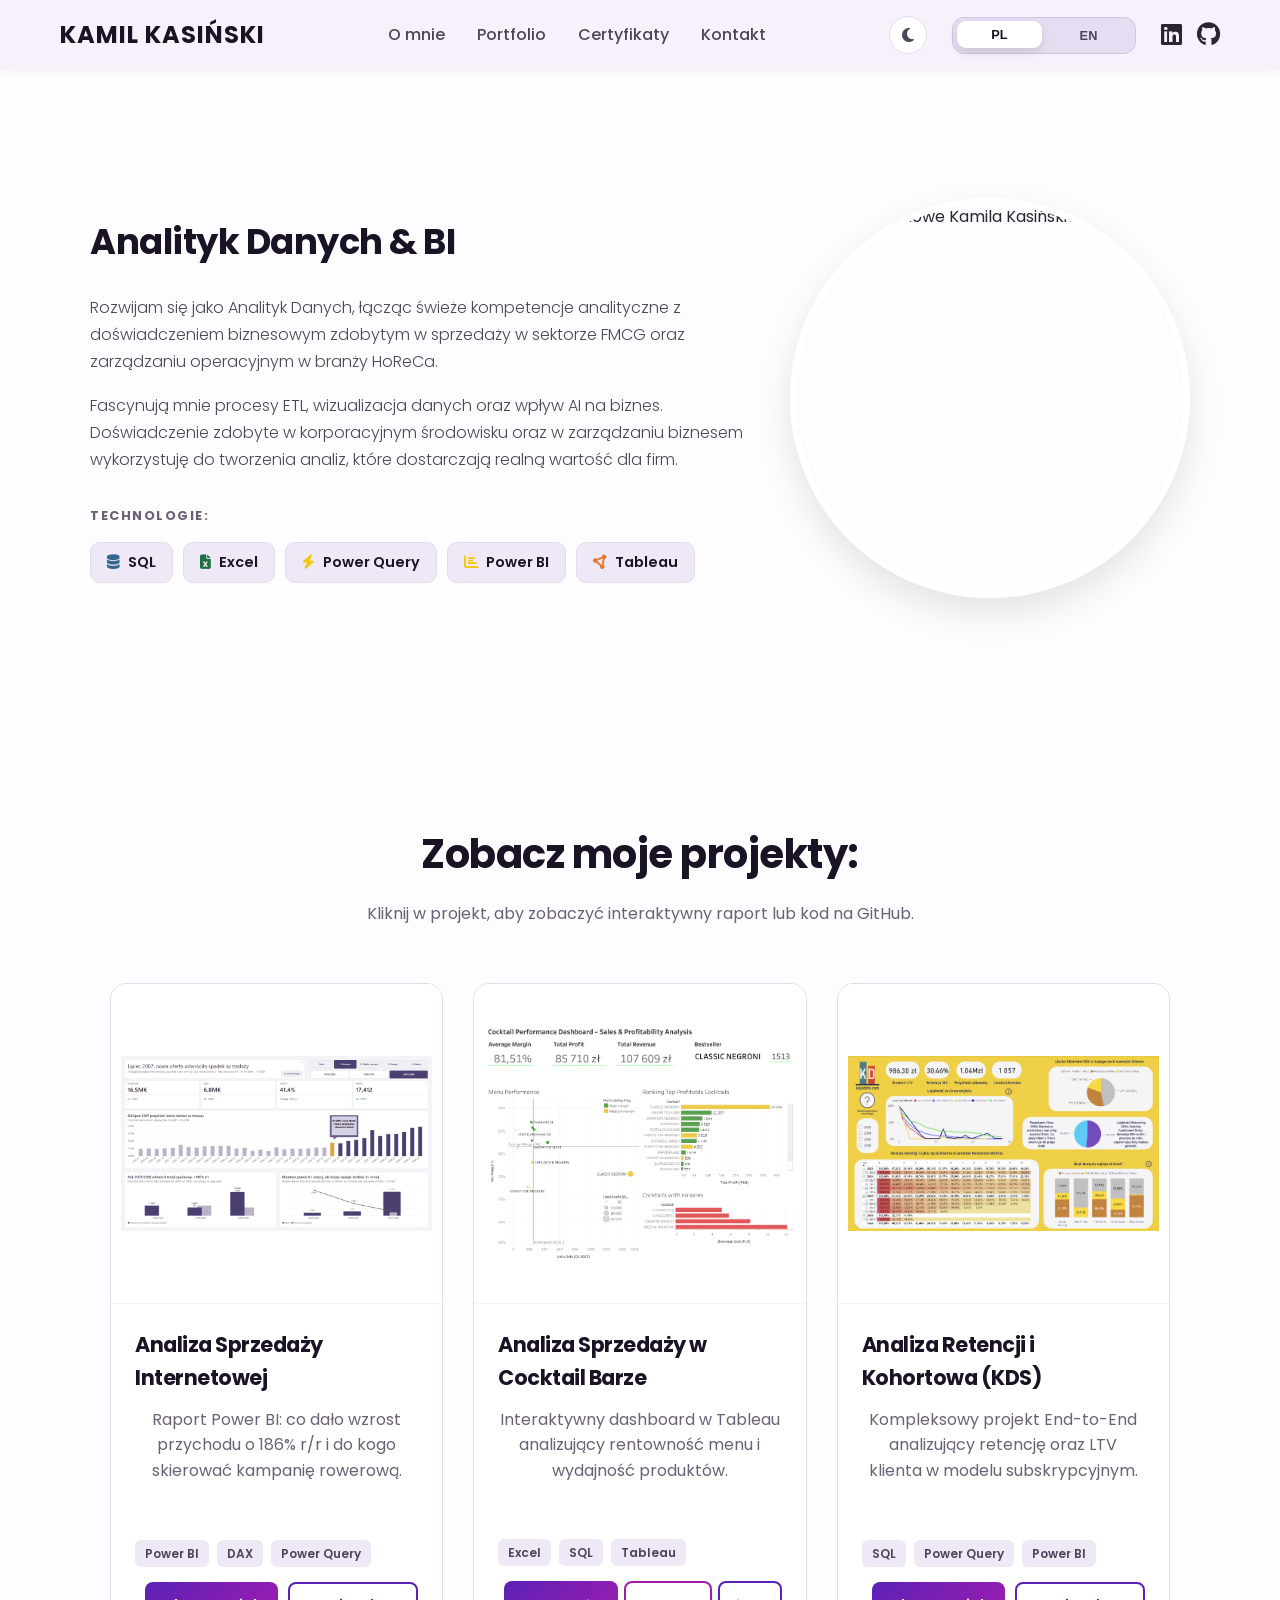
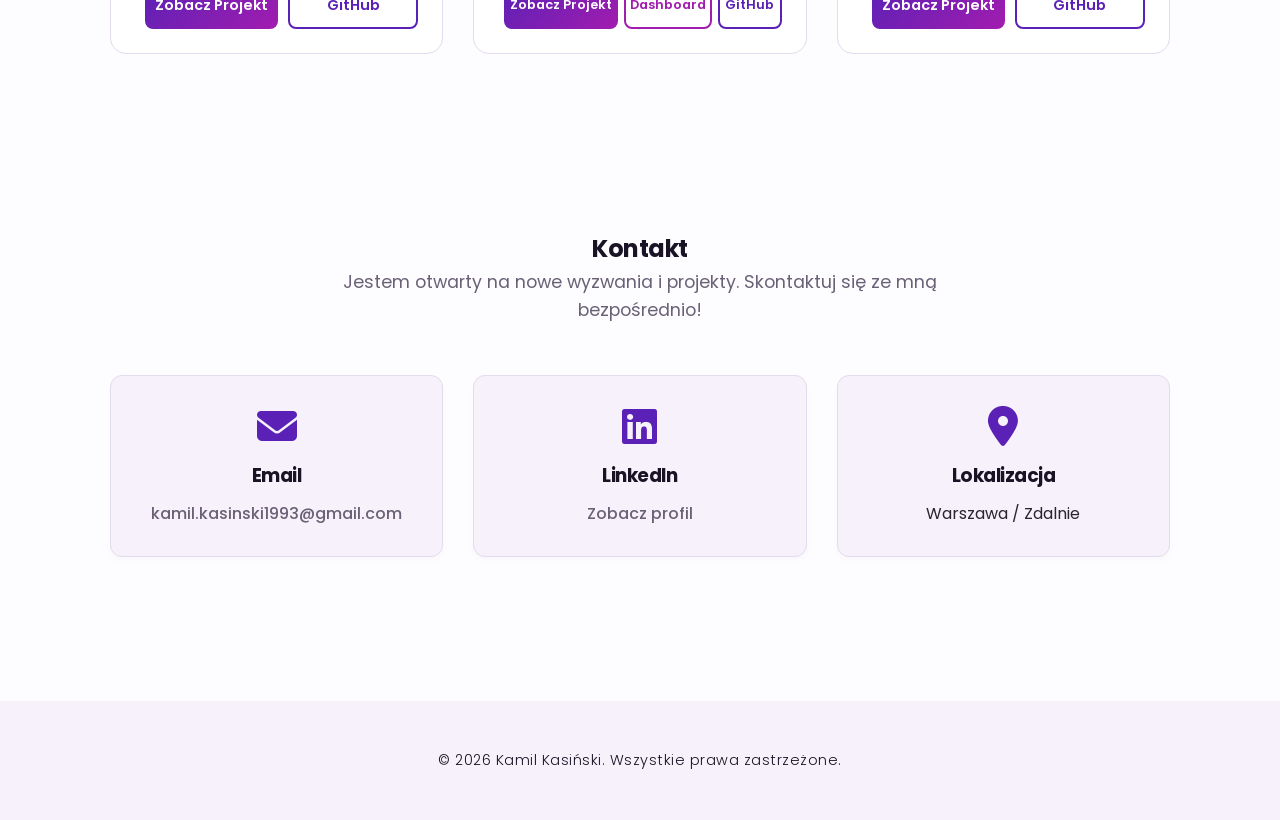
==== commit 7c980417: "Revert "Merge pull request #4 from kamkas93/redesign-palette" Restore the site to its state before t" ====
--- a/index.html
+++ b/index.html
@@ -21,10 +21,9 @@
     <link rel="stylesheet" href="https://cdnjs.cloudflare.com/ajax/libs/font-awesome/6.5.1/css/all.min.css">
 <link rel="preconnect" href="https://fonts.googleapis.com">
 <link rel="preconnect" href="https://fonts.gstatic.com" crossorigin>
-<link href="https://fonts.googleapis.com/css2?family=Inter:wght@300;400;500;600;700&family=Space+Grotesk:wght@500;600;700&display=swap" rel="stylesheet">
+<link href="https://fonts.googleapis.com/css2?family=Poppins:wght@300;400;600;700&display=swap" rel="stylesheet">
 </head>
 <body>
-<a href="#about" class="skip-link" data-pl="Przejdź do treści" data-en="Skip to content">Przejdź do treści</a>
 
     <nav>
     <div class="container-nav">
@@ -53,11 +52,10 @@
 </div>
     </div>
 </nav>
-<header id="about" tabindex="-1">
+<header id="about">
     <div class="container hero-content"> 
         <div class="hero-text">
-            <p class="hero-eyebrow" data-pl="Analityk Danych & BI" data-en="Data & BI Analyst">Analityk Danych & BI</p>
-            <h1 data-pl="Zamieniam dane sprzedażowe w <span class='hero-accent'>decyzje</span> biznesowe" data-en="I turn sales data into business <span class='hero-accent'>decisions</span>">Zamieniam dane sprzedażowe w <span class="hero-accent">decyzje</span> biznesowe</h1>
+            <h1 data-pl="Analityk Danych & BI" data-en="Data & BI Analyst">Analityk Danych & BI</h1>
 <p data-pl="Rozwijam się jako Analityk Danych, łącząc świeże kompetencje analityczne z doświadczeniem biznesowym zdobytym w sprzedaży w sektorze FMCG oraz zarządzaniu operacyjnym w branży HoReCa."
    data-en="I am growing as a Data Analyst, combining fresh analytical skills with business experience gained in sales within the FMCG sector and operational management in the HoReCa industry.">
    Rozwijam się jako Analityk Danych, łącząc świeże kompetencje analityczne z doświadczeniem biznesowym zdobytym w sprzedaży w sektorze FMCG oraz zarządzaniu operacyjnym w branży HoReCa.
@@ -77,7 +75,6 @@
                     <li><i class="fa-solid fa-circle-nodes"></i> Tableau</li>
                 </ul>
             </div>
-            <a href="#projects" class="btn btn-report hero-cta" data-pl="Zobacz projekty" data-en="See my projects">Zobacz projekty</a>
         </div> <div class="hero-photo">
             <div class="photo-placeholder">
                 <img src="img/DSC00041.jpg" alt="Zdjęcie profilowe Kamila Kasińskiego">
@@ -88,8 +85,7 @@
     <main class="container">
         
         <section id="projects">
-    <span class="section-num" data-pl="01 / Portfolio" data-en="01 / Portfolio">01 / Portfolio</span>
-    <h2 data-pl="Zobacz moje projekty" data-en="Check my projects">Zobacz moje projekty</h2>
+    <h2 data-pl="Zobacz moje projekty:" data-en="Check my projects:">Zobacz moje projekty:</h2>
     <p data-pl="Kliknij w projekt, aby zobaczyć interaktywny raport lub kod na GitHub." 
        data-en="Click on a project to see the interactive report or GitHub code.">
        Kliknij w projekt, aby zobaczyć interaktywny raport lub kod na GitHub.
@@ -97,9 +93,8 @@
             
     <div class="projects-grid">
 <article class="project-item" style="position: relative;">
-    <div class="project-image project-thumb">
-        <p class="thumb-kpi"><span class="thumb-kpi-value" data-pl="+186%" data-en="+186%">+186%</span> <span class="thumb-kpi-label" data-pl="przychodu r/r po wejściu nowej oferty" data-en="revenue YoY after the new offer">przychodu r/r po wejściu nowej oferty</span></p>
-        <img src="img/thumbs/lipiec-2007.webp" width="633" height="355" alt="Wykres miesięcznego przychodu: od lipca 2007 przychód rośnie niemal co miesiąc" data-pl-alt="Wykres miesięcznego przychodu: od lipca 2007 przychód rośnie niemal co miesiąc" data-en-alt="Monthly revenue chart: from July 2007 revenue grows almost every month">
+    <div class="project-image">
+        <img src="img/lipiec-2007/lipiec2007_02_przelom.png" width="1920" height="1080" alt="Dashboard Analiza Sprzedaży Internetowej: strona Przełom z kartami KPI i trendem" data-pl-alt="Dashboard Analiza Sprzedaży Internetowej: strona Przełom z kartami KPI i trendem" data-en-alt="Online Sales Analysis dashboard: Breakthrough page with KPI cards and trend">
     </div>
     <div class="project-content">
         <h3 data-pl="Analiza Sprzedaży Internetowej" data-en="Online Sales Analysis">Analiza Sprzedaży Internetowej</h3>
@@ -123,9 +118,8 @@
 </article>
 
 <article class="project-item" style="position: relative;">
-    <div class="project-image project-thumb">
-        <p class="thumb-kpi"><span class="thumb-kpi-value" data-pl="81,5%" data-en="81.5%">81,5%</span> <span class="thumb-kpi-label" data-pl="średniej marży netto menu" data-en="average net menu margin">średniej marży netto menu</span></p>
-        <img src="img/thumbs/cocktail-bar.webp" width="760" height="447" alt="Ranking koktajli według zysku całkowitego, na czele Classic Negroni" data-pl-alt="Ranking koktajli według zysku całkowitego, na czele Classic Negroni" data-en-alt="Cocktails ranked by total profit, led by Classic Negroni">
+    <div class="project-image">
+        <img src="img/cocktail-dashboard.png" alt="Dashboard Cocktail Bar">
     </div>
     <div class="project-content">
         <h3 data-pl="Analiza Sprzedaży w Cocktail Barze" data-en="Cocktail Bar Sales Analysis">Analiza Sprzedaży w Cocktail Barze</h3>
@@ -142,16 +136,15 @@
             <a href="project-cocktail-bar.html" class="stretched-link"></a>
             
             <a href="project-cocktail-bar.html" class="btn btn-report" style="position: relative; z-index: 2;" data-pl="Zobacz Projekt" data-en="View Project">Zobacz Projekt</a>
-            <a href="https://public.tableau.com/views/CocktailPerformaneDashboard/Dashboard1" target="_blank" rel="noopener noreferrer" class="btn btn-github" style="position: relative; z-index: 2;" aria-label="Dashboard w Tableau Public" data-pl-aria-label="Dashboard w Tableau Public" data-en-aria-label="Dashboard on Tableau Public">Dashboard</a>
+            <a href="https://public.tableau.com/views/CocktailPerformaneDashboard/Dashboard1" target="_blank" rel="noopener noreferrer" class="btn btn-github btn-dashboard" style="position: relative; z-index: 2;" aria-label="Dashboard w Tableau Public" data-pl-aria-label="Dashboard w Tableau Public" data-en-aria-label="Dashboard on Tableau Public">Dashboard</a>
             <a href="https://github.com/kamkas93/cocktail-bar-sales-performance-analysis" target="_blank" rel="noopener noreferrer" class="btn btn-github" style="position: relative; z-index: 2;">GitHub</a>
         </div>
     </div>
 </article>
 
         <article class="project-item" style="position: relative;"> 
-    <div class="project-image project-thumb">
-        <p class="thumb-kpi"><span class="thumb-kpi-value" data-pl="30,5%" data-en="30.5%">30,5%</span> <span class="thumb-kpi-label" data-pl="klientów zostaje po 3 miesiącach" data-en="of customers stay after 3 months">klientów zostaje po 3 miesiącach</span></p>
-        <img src="img/thumbs/kds.webp" width="760" height="446" alt="Wykres retencji klientów w kolejnych miesiącach według segmentu" data-pl-alt="Wykres retencji klientów w kolejnych miesiącach według segmentu" data-en-alt="Customer retention by month and segment">
+    <div class="project-image">
+        <img src="img/dashboard_KDS.png" alt="Dashboard Analiza Retencji KDS">
     </div>
     <div class="project-content">
         <h3 data-pl="Analiza Retencji i Kohortowa (KDS)" data-en="Customer Retention & Cohort Analysis (KDS)">Analiza Retencji i Kohortowa (KDS)</h3>
@@ -180,8 +173,7 @@
 
 <section id="contact" class="contact-section">
     <div class="container">
-        <span class="section-num" data-pl="02 / Kontakt" data-en="02 / Contact">02 / Kontakt</span>
-        <h2 data-pl="Porozmawiajmy o danych" data-en="Let's talk data">Porozmawiajmy o danych</h2>
+        <h2 data-pl="Kontakt" data-en="Contact">Kontakt</h2>
         <p class="section-desc" data-pl="Jestem otwarty na nowe wyzwania i projekty. Skontaktuj się ze mną bezpośrednio!" 
            data-en="I am open to new challenges and projects. Feel free to reach out to me directly!">
             Jestem otwarty na nowe wyzwania i projekty. Skontaktuj się ze mną bezpośrednio!
--- a/style/style.css
+++ b/style/style.css
@@ -15,12 +15,15 @@
     --color-tag-bg: #efe8f6;
     --color-switch-bg: #e7ddf3;
     --color-switch-border: #d3c5e6;
-    /* Akcent: jeden płaski fiolet */
+    /* Akcenty: fiolet i magenta */
     --color-accent: #5b21b6;
     --color-accent-hover: #4c1d95;
     --color-accent-text: #5b21b6;
+    --color-accent-2: #a21caf;
     --color-accent-soft: rgba(91, 33, 182, 0.08);
     --color-on-accent: #ffffff;
+    --gradient-accent: linear-gradient(135deg, #5b21b6, #a21caf);
+    --gradient-accent-hover: linear-gradient(135deg, #4c1d95, #86198f);
     --color-img-shadow: rgba(0, 0, 0, 0.08);
     --color-lightbox-backdrop: rgba(15, 23, 42, 0.85);
 }
@@ -40,12 +43,15 @@
     --color-switch-bg: #2a2e36;
     --color-switch-border: #3a3f47;
     --color-img-shadow: rgba(0, 0, 0, 0.45);
-    /* Akcent: jeden płaski fiolet */
+    /* Akcenty: fiolet i magenta */
     --color-accent: #874aee;
     --color-accent-hover: #6d28d9;
     --color-accent-text: #c4b5fd;
+    --color-accent-2: #e879f9;
     --color-accent-soft: rgba(167, 139, 250, 0.14);
     --color-on-accent: #ffffff;
+    --gradient-accent: linear-gradient(135deg, #7c3aed, #a21caf);
+    --gradient-accent-hover: linear-gradient(135deg, #6d28d9, #86198f);
     --color-lightbox-backdrop: rgba(0, 0, 0, 0.9);
 }
 
@@ -58,33 +64,8 @@
     scroll-behavior: smooth;
 }
 
-/* Skip-link (a11y): ukryty poza ekranem, widoczny po fokusie z klawiatury */
-.skip-link {
-    position: absolute;
-    top: -100px;
-    left: 16px;
-    z-index: 2000;
-    padding: 10px 18px;
-    border-radius: 8px;
-    background: var(--color-accent);
-    color: var(--color-on-accent);
-    font-weight: 600;
-    text-decoration: none;
-}
-
-.skip-link:focus {
-    top: 16px;
-    outline: 3px solid var(--color-accent-text);
-    outline-offset: 2px;
-}
-
-/* Cele skip-linku dostają fokus programowo — bez obrysu */
-[tabindex="-1"]:focus {
-    outline: none;
-}
-
 body {
-    font-family: 'Inter', sans-serif; /* Tekst: spokojny, czytelny */
+    font-family: 'Poppins', sans-serif;
     line-height: 1.6;
     background-color: var(--color-bg);
     color: var(--color-text);
@@ -94,7 +75,7 @@
 }
 
 h1, h2, h3, .logo {
-    font-family: 'Space Grotesk', sans-serif; /* Nagłówki: wyrazisty, techniczny krój */
+    font-family: 'Poppins', sans-serif;
     font-weight: 700;    /* Wyraźne, grube nagłówki */
     color: var(--color-heading); /* Nieco ciemniejszy kolor dla kontrastu */
     letter-spacing: -0.5px; /* Lekkie zacieśnienie dla nowoczesnego wyglądu */
@@ -345,31 +326,8 @@
 
 .hero-text h1 {
     font-size: 2.2rem;
-    line-height: 1.2;
     margin-bottom: 1.5rem;
     color: var(--color-heading);
-}
-
-/* Mała etykieta roli nad hasłem hero (jak „Technologie:”) */
-.hero-text .hero-eyebrow {
-    font-size: 0.85rem;
-    font-weight: 700;
-    letter-spacing: 1.5px;
-    text-transform: uppercase;
-    color: var(--color-text-muted);
-    margin-bottom: 0.75rem;
-}
-
-/* Przycisk do projektów pod listą narzędzi */
-.hero-cta {
-    display: inline-block;
-    margin-top: 2rem;
-    padding: 12px 28px;
-    border: 2px solid;
-    border-radius: 8px;
-    font-weight: 600;
-    text-decoration: none;
-    transition: 0.3s;
 }
 
 .hero-text p {
@@ -388,14 +346,8 @@
     height: 280px; /* Sztywne wymiary zamiast aspect-ratio dla stabilności */
     overflow: hidden;
     border-radius: 50%;
-    /* Obwódka w akcencie + delikatna poświata, żeby hero było spięte z resztą strony */
-    border: 4px solid var(--color-accent);
-    box-shadow: 0 0 0 8px var(--color-accent-soft), 0 15px 35px rgba(0,0,0,0.1);
-}
-
-/* Wyróżniony fragment nagłówka hero */
-.hero-accent {
-    color: var(--color-accent-text);
+    border: 6px solid var(--color-bg-card);
+    box-shadow: 0 15px 35px rgba(0,0,0,0.1);
 }
 
 .photo-placeholder img {
@@ -497,32 +449,11 @@
     background-color: var(--color-bg); /* Zmiana z f8fafc na biały, by zlało się z kartami */
 }
 
-/* Numer sekcji nad nagłówkiem („01 / Portfolio”) */
-.section-num {
-    display: block;
-    margin-bottom: 8px;
-    font-size: 0.85rem;
-    font-weight: 700;
-    letter-spacing: 1.5px;
-    text-transform: uppercase;
+#projects h2 {
+    font-size: 2.5rem;
+    margin-bottom: 15px;
+    color: var(--color-heading);
     text-align: center;
-    color: var(--color-accent-text);
-}
-
-/* Nagłówki sekcji strony głównej: jeden rozmiar dla wszystkich */
-#projects h2,
-.contact-section h2 {
-    font-size: 2.25rem;
-    margin-bottom: 15px;
-    color: var(--color-heading);
-    text-align: center;
-}
-
-@media (max-width: 768px) {
-    #projects h2,
-    .contact-section h2 {
-        font-size: 1.8rem;
-    }
 }
 
 #projects p {
@@ -573,55 +504,6 @@
     height: auto;
     object-fit: contain;
     /* Usunąłem box-shadow spod obrazka, by wyglądało to czyściej na białym tle */
-}
-
-/* Miniaturka projektu na stronie głównej: jeden szablon — duży KPI + wycinek jednego wykresu */
-.project-image.project-thumb {
-    height: 265px;
-    padding: 22px 22px 0;
-    background-color: var(--color-bg-alt);
-    border-bottom: 1px solid var(--color-border);
-    flex-direction: column;
-    align-items: stretch;
-    justify-content: flex-start;
-    gap: 16px;
-    overflow: hidden;
-}
-
-/* #projects: nadpisuje ogólną regułę #projects p (margines 3.5rem, wyśrodkowanie) */
-#projects .thumb-kpi {
-    margin: 0;
-    max-width: none;
-    display: flex;
-    align-items: baseline;
-    flex-wrap: wrap;
-    gap: 4px 10px;
-    text-align: left;
-}
-
-.thumb-kpi-value {
-    font-family: 'Space Grotesk', sans-serif;
-    font-size: 2.6rem;
-    font-weight: 700;
-    line-height: 1;
-    color: var(--color-accent-text);
-}
-
-.thumb-kpi-label {
-    font-size: 0.9rem;
-    line-height: 1.3;
-    color: var(--color-text-secondary);
-}
-
-/* Wycinek wykresu wypełnia resztę kafelka, przycięty od dołu (karta i tak go zamyka) */
-.project-thumb img {
-    flex: 1;
-    min-height: 0;
-    width: 100%;
-    max-height: none;
-    object-fit: cover;
-    object-position: center top;
-    border-radius: 10px 10px 0 0;
 }
 
 .project-content {
@@ -676,7 +558,7 @@
     text-decoration: none;
     transition: 0.3s;
     font-size: 0.9rem;
-    /* Kolor ramki ustawia wariant (.btn-report, .btn-github) */
+    /* Kolor ramki ustawia wariant (.btn-report, .btn-github, .btn-dashboard) */
     border-width: 2px;
     border-style: solid;
 }
@@ -693,27 +575,29 @@
     }
 }
 
-/* Przycisk główny: płaski fiolet, jedyny wypełniony przycisk w widoku */
+/* Przycisk główny: gradient fiolet → magenta; przezroczysta ramka + border-box, żeby gradient sięgał krawędzi */
 .btn-report {
-    background: var(--color-accent);
+    background: var(--gradient-accent) border-box;
     color: var(--color-on-accent);
-    border-color: var(--color-accent);
-}
-.btn-report:hover { background: var(--color-accent-hover); border-color: var(--color-accent-hover); }
-
-/* Przyciski drugorzędne (GitHub, Dashboard, szczegóły): neutralny szary obrys, fiolet dopiero na hover */
-.btn-github,
+    border-color: transparent;
+}
+.btn-report:hover { background: var(--gradient-accent-hover) border-box; border-color: transparent; }
+
+/* Przyciski obrysowane: obrys i tekst w kolorze akcentu tekstowego (czytelny w obu motywach) */
+.btn-github { background: transparent; color: var(--color-accent-text); border-color: var(--color-accent-text); }
+.btn-github:hover { background: var(--color-accent-soft); }
+
+/* Przycisk Dashboard: obrys w drugim akcencie (magenta) */
+.btn-dashboard { color: var(--color-accent-2); border-color: var(--color-accent-2); }
+
 .btn-details {
     background: transparent;
-    color: var(--color-text-secondary);
-    border-color: var(--color-text-muted);
-}
-
-.btn-github:hover,
+    color: var(--color-accent-text);
+    border: 2px solid var(--color-accent-text) !important;
+}
+
 .btn-details:hover {
     background: var(--color-accent-soft);
-    color: var(--color-accent-text);
-    border-color: var(--color-accent-text);
 }
 
 .stretched-link::after {
@@ -867,7 +751,7 @@
     align-self: flex-start; /* Przycisk nie rozciąga się */
     margin-top: 15px;
     padding: 8px 20px;
-    background: var(--color-accent);
+    background: var(--gradient-accent);
     color: var(--color-on-accent);
     font-size: 0.85rem;
     border-radius: 6px;
@@ -1124,7 +1008,7 @@
     font-weight: 700;
     letter-spacing: 1.5px;
     text-transform: uppercase;
-    color: var(--color-accent-text);
+    color: var(--color-accent-2);
     margin-bottom: 12px;
 }
 
@@ -1177,8 +1061,8 @@
 }
 
 .lp-btn:hover {
-    background: var(--color-accent);
-    border-color: var(--color-accent);
+    background: var(--gradient-accent) border-box;
+    border-color: transparent;
     color: var(--color-on-accent);
 }
 
@@ -1241,8 +1125,8 @@
     width: 56px;
     height: 56px;
     border-radius: 50%;
-    border: 2px solid var(--color-accent-text);
-    color: var(--color-accent-text);
+    border: 2px solid var(--color-accent-2);
+    color: var(--color-accent-2);
     font-weight: 700;
     font-size: 1.2rem;
     display: flex;
@@ -1375,7 +1259,7 @@
     font-weight: 700;
     letter-spacing: 1px;
     text-transform: uppercase;
-    color: var(--color-accent-text);
+    color: var(--color-accent-2);
     margin-bottom: 4px;
 }
 
@@ -1438,7 +1322,7 @@
 }
 
 .lp-lesson {
-    border-left: 3px solid var(--color-accent-text);
+    border-left: 3px solid var(--color-accent-2);
     padding: 4px 0 4px 16px;
 }
 
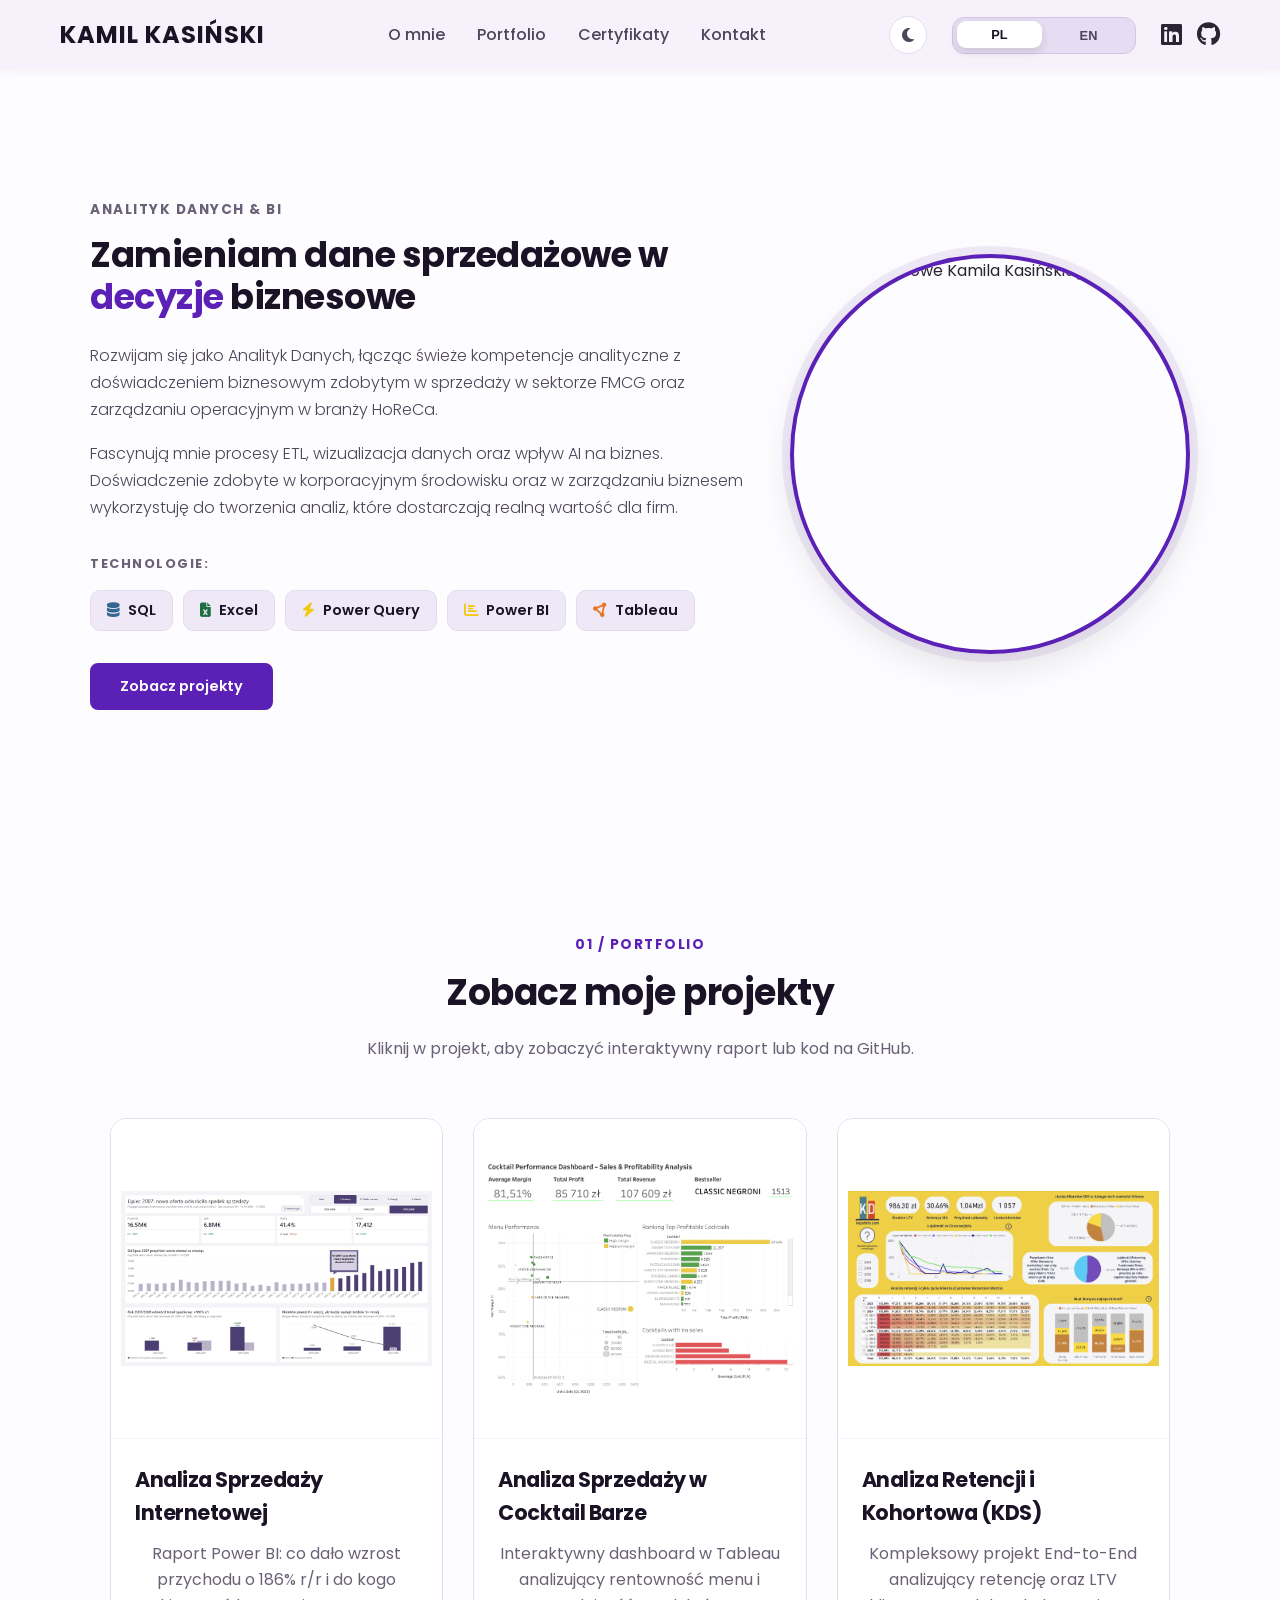
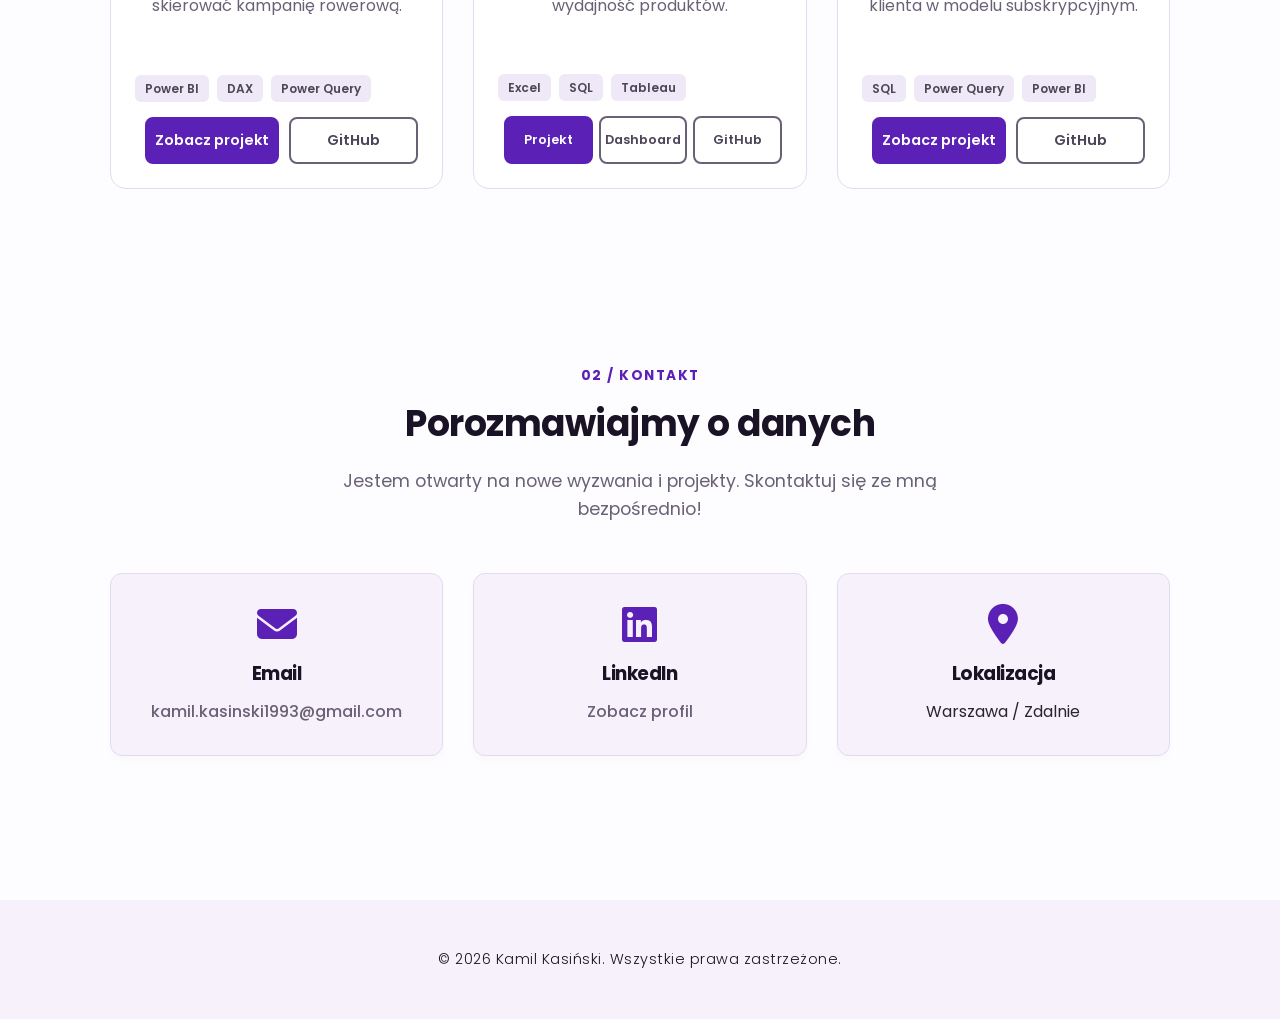
==== commit 84b15b10: "Restore Poppins and old thumbnails, fix hero button, labels and copy - Bring back Poppins on all pag" ====
--- a/index.html
+++ b/index.html
@@ -17,13 +17,14 @@
     <meta property="og:description" content="Portfolio Kamila Kasińskiego — Analityka Danych & BI. Projekty SQL, Power BI, Tableau oraz certyfikaty zawodowe.">
     <meta property="og:url" content="https://kamilkasinski.com/">
     <meta property="og:image" content="https://kamilkasinski.com/img/DSC00041.jpg">
-    <link rel="stylesheet" href="style/style.css">
+    <link rel="stylesheet" href="style/style.css?v=20261112">
     <link rel="stylesheet" href="https://cdnjs.cloudflare.com/ajax/libs/font-awesome/6.5.1/css/all.min.css">
 <link rel="preconnect" href="https://fonts.googleapis.com">
 <link rel="preconnect" href="https://fonts.gstatic.com" crossorigin>
 <link href="https://fonts.googleapis.com/css2?family=Poppins:wght@300;400;600;700&display=swap" rel="stylesheet">
 </head>
 <body>
+<a href="#about" class="skip-link" data-pl="Przejdź do treści" data-en="Skip to content">Przejdź do treści</a>
 
     <nav>
     <div class="container-nav">
@@ -52,10 +53,11 @@
 </div>
     </div>
 </nav>
-<header id="about">
+<header id="about" tabindex="-1">
     <div class="container hero-content"> 
         <div class="hero-text">
-            <h1 data-pl="Analityk Danych & BI" data-en="Data & BI Analyst">Analityk Danych & BI</h1>
+            <p class="hero-eyebrow" data-pl="Analityk Danych & BI" data-en="Data & BI Analyst">Analityk Danych & BI</p>
+            <h1 data-pl="Zamieniam dane sprzedażowe w <span class='hero-accent'>decyzje</span> biznesowe" data-en="I turn sales data into business <span class='hero-accent'>decisions</span>">Zamieniam dane sprzedażowe w <span class="hero-accent">decyzje</span> biznesowe</h1>
 <p data-pl="Rozwijam się jako Analityk Danych, łącząc świeże kompetencje analityczne z doświadczeniem biznesowym zdobytym w sprzedaży w sektorze FMCG oraz zarządzaniu operacyjnym w branży HoReCa."
    data-en="I am growing as a Data Analyst, combining fresh analytical skills with business experience gained in sales within the FMCG sector and operational management in the HoReCa industry.">
    Rozwijam się jako Analityk Danych, łącząc świeże kompetencje analityczne z doświadczeniem biznesowym zdobytym w sprzedaży w sektorze FMCG oraz zarządzaniu operacyjnym w branży HoReCa.
@@ -75,6 +77,7 @@
                     <li><i class="fa-solid fa-circle-nodes"></i> Tableau</li>
                 </ul>
             </div>
+            <a href="#projects" class="btn btn-report hero-cta" data-pl="Zobacz projekty" data-en="See my projects">Zobacz projekty</a>
         </div> <div class="hero-photo">
             <div class="photo-placeholder">
                 <img src="img/DSC00041.jpg" alt="Zdjęcie profilowe Kamila Kasińskiego">
@@ -85,7 +88,8 @@
     <main class="container">
         
         <section id="projects">
-    <h2 data-pl="Zobacz moje projekty:" data-en="Check my projects:">Zobacz moje projekty:</h2>
+    <span class="section-num" data-pl="01 / Portfolio" data-en="01 / Portfolio">01 / Portfolio</span>
+    <h2 data-pl="Zobacz moje projekty" data-en="Selected projects">Zobacz moje projekty</h2>
     <p data-pl="Kliknij w projekt, aby zobaczyć interaktywny raport lub kod na GitHub." 
        data-en="Click on a project to see the interactive report or GitHub code.">
        Kliknij w projekt, aby zobaczyć interaktywny raport lub kod na GitHub.
@@ -110,7 +114,7 @@
         <div class="project-buttons">
             <a href="projekt-lipiec-2007.html" class="stretched-link" aria-label="Analiza Sprzedaży Internetowej: szczegóły projektu" data-pl-aria-label="Analiza Sprzedaży Internetowej: szczegóły projektu" data-en-aria-label="Online Sales Analysis: project details"></a>
             
-            <a href="projekt-lipiec-2007.html" class="btn btn-report" style="position: relative; z-index: 2;" data-pl="Zobacz Projekt" data-en="View Project">Zobacz Projekt</a>
+            <a href="projekt-lipiec-2007.html" class="btn btn-report" style="position: relative; z-index: 2;" data-pl="Zobacz projekt" data-en="View project">Zobacz projekt</a>
 
             <a href="https://github.com/kamkas93/powerbi-lipiec-2007" target="_blank" rel="noopener noreferrer" class="btn btn-github" style="position: relative; z-index: 2;">GitHub</a>
         </div>
@@ -135,8 +139,8 @@
         <div class="project-buttons project-buttons--3">
             <a href="project-cocktail-bar.html" class="stretched-link"></a>
             
-            <a href="project-cocktail-bar.html" class="btn btn-report" style="position: relative; z-index: 2;" data-pl="Zobacz Projekt" data-en="View Project">Zobacz Projekt</a>
-            <a href="https://public.tableau.com/views/CocktailPerformaneDashboard/Dashboard1" target="_blank" rel="noopener noreferrer" class="btn btn-github btn-dashboard" style="position: relative; z-index: 2;" aria-label="Dashboard w Tableau Public" data-pl-aria-label="Dashboard w Tableau Public" data-en-aria-label="Dashboard on Tableau Public">Dashboard</a>
+            <a href="project-cocktail-bar.html" class="btn btn-report" style="position: relative; z-index: 2;" data-pl="Projekt" data-en="Project">Projekt</a>
+            <a href="https://public.tableau.com/views/CocktailPerformaneDashboard/Dashboard1" target="_blank" rel="noopener noreferrer" class="btn btn-github" style="position: relative; z-index: 2;" aria-label="Dashboard w Tableau Public" data-pl-aria-label="Dashboard w Tableau Public" data-en-aria-label="Dashboard on Tableau Public">Dashboard</a>
             <a href="https://github.com/kamkas93/cocktail-bar-sales-performance-analysis" target="_blank" rel="noopener noreferrer" class="btn btn-github" style="position: relative; z-index: 2;">GitHub</a>
         </div>
     </div>
@@ -160,7 +164,7 @@
         <div class="project-buttons">
             <a href="projekt-kds.html" class="stretched-link"></a>
             
-            <a href="projekt-kds.html" class="btn btn-report" style="position: relative; z-index: 2;" data-pl="Zobacz Projekt" data-en="View Project">Zobacz Projekt</a>
+            <a href="projekt-kds.html" class="btn btn-report" style="position: relative; z-index: 2;" data-pl="Zobacz projekt" data-en="View project">Zobacz projekt</a>
             <!-- <a href="#" target="_blank" rel="noopener noreferrer" class="btn btn-report" style="position: relative; z-index: 2;" data-pl="Zobacz Dashboard" data-en="View Dashboard">Zobacz Dashboard</a> -->
             <a href="https://github.com/kamkas93/kds-customer-analysis-challengePL" target="_blank" rel="noopener noreferrer" class="btn btn-github" style="position: relative; z-index: 2;">GitHub</a>
         </div>
@@ -173,7 +177,8 @@
 
 <section id="contact" class="contact-section">
     <div class="container">
-        <h2 data-pl="Kontakt" data-en="Contact">Kontakt</h2>
+        <span class="section-num" data-pl="02 / Kontakt" data-en="02 / Contact">02 / Kontakt</span>
+        <h2 data-pl="Porozmawiajmy o danych" data-en="Let's talk data">Porozmawiajmy o danych</h2>
         <p class="section-desc" data-pl="Jestem otwarty na nowe wyzwania i projekty. Skontaktuj się ze mną bezpośrednio!" 
            data-en="I am open to new challenges and projects. Feel free to reach out to me directly!">
             Jestem otwarty na nowe wyzwania i projekty. Skontaktuj się ze mną bezpośrednio!
--- a/style/style.css
+++ b/style/style.css
@@ -15,15 +15,12 @@
     --color-tag-bg: #efe8f6;
     --color-switch-bg: #e7ddf3;
     --color-switch-border: #d3c5e6;
-    /* Akcenty: fiolet i magenta */
+    /* Akcent: jeden płaski fiolet */
     --color-accent: #5b21b6;
     --color-accent-hover: #4c1d95;
     --color-accent-text: #5b21b6;
-    --color-accent-2: #a21caf;
     --color-accent-soft: rgba(91, 33, 182, 0.08);
     --color-on-accent: #ffffff;
-    --gradient-accent: linear-gradient(135deg, #5b21b6, #a21caf);
-    --gradient-accent-hover: linear-gradient(135deg, #4c1d95, #86198f);
     --color-img-shadow: rgba(0, 0, 0, 0.08);
     --color-lightbox-backdrop: rgba(15, 23, 42, 0.85);
 }
@@ -43,15 +40,12 @@
     --color-switch-bg: #2a2e36;
     --color-switch-border: #3a3f47;
     --color-img-shadow: rgba(0, 0, 0, 0.45);
-    /* Akcenty: fiolet i magenta */
+    /* Akcent: jeden płaski fiolet */
     --color-accent: #874aee;
     --color-accent-hover: #6d28d9;
     --color-accent-text: #c4b5fd;
-    --color-accent-2: #e879f9;
     --color-accent-soft: rgba(167, 139, 250, 0.14);
     --color-on-accent: #ffffff;
-    --gradient-accent: linear-gradient(135deg, #7c3aed, #a21caf);
-    --gradient-accent-hover: linear-gradient(135deg, #6d28d9, #86198f);
     --color-lightbox-backdrop: rgba(0, 0, 0, 0.9);
 }
 
@@ -62,6 +56,31 @@
 
 html {
     scroll-behavior: smooth;
+}
+
+/* Skip-link (a11y): ukryty poza ekranem, widoczny po fokusie z klawiatury */
+.skip-link {
+    position: absolute;
+    top: -100px;
+    left: 16px;
+    z-index: 2000;
+    padding: 10px 18px;
+    border-radius: 8px;
+    background: var(--color-accent);
+    color: var(--color-on-accent);
+    font-weight: 600;
+    text-decoration: none;
+}
+
+.skip-link:focus {
+    top: 16px;
+    outline: 3px solid var(--color-accent-text);
+    outline-offset: 2px;
+}
+
+/* Cele skip-linku dostają fokus programowo — bez obrysu */
+[tabindex="-1"]:focus {
+    outline: none;
 }
 
 body {
@@ -326,8 +345,27 @@
 
 .hero-text h1 {
     font-size: 2.2rem;
+    line-height: 1.2;
     margin-bottom: 1.5rem;
     color: var(--color-heading);
+}
+
+/* Mała etykieta roli nad hasłem hero (jak „Technologie:”) */
+.hero-text .hero-eyebrow {
+    font-size: 0.85rem;
+    font-weight: 700;
+    letter-spacing: 1.5px;
+    text-transform: uppercase;
+    color: var(--color-text-muted);
+    margin-bottom: 0.75rem;
+}
+
+/* Przycisk do projektów pod listą narzędzi: wygląd z .project-item .btn + .btn-report, tu tylko położenie i szerokość */
+.hero-text .btn.hero-cta {
+    display: inline-block;
+    margin-top: 2rem; /* odstęp od chipów technologii */
+    padding-left: 28px;
+    padding-right: 28px;
 }
 
 .hero-text p {
@@ -346,8 +384,14 @@
     height: 280px; /* Sztywne wymiary zamiast aspect-ratio dla stabilności */
     overflow: hidden;
     border-radius: 50%;
-    border: 6px solid var(--color-bg-card);
-    box-shadow: 0 15px 35px rgba(0,0,0,0.1);
+    /* Obwódka w akcencie + delikatna poświata, żeby hero było spięte z resztą strony */
+    border: 4px solid var(--color-accent);
+    box-shadow: 0 0 0 8px var(--color-accent-soft), 0 15px 35px rgba(0,0,0,0.1);
+}
+
+/* Wyróżniony fragment nagłówka hero */
+.hero-accent {
+    color: var(--color-accent-text);
 }
 
 .photo-placeholder img {
@@ -449,11 +493,32 @@
     background-color: var(--color-bg); /* Zmiana z f8fafc na biały, by zlało się z kartami */
 }
 
-#projects h2 {
-    font-size: 2.5rem;
+/* Numer sekcji nad nagłówkiem („01 / Portfolio”) */
+.section-num {
+    display: block;
+    margin-bottom: 8px;
+    font-size: 0.85rem;
+    font-weight: 700;
+    letter-spacing: 1.5px;
+    text-transform: uppercase;
+    text-align: center;
+    color: var(--color-accent);
+}
+
+/* Nagłówki sekcji strony głównej: jeden rozmiar dla wszystkich */
+#projects h2,
+.contact-section h2 {
+    font-size: 2.25rem;
     margin-bottom: 15px;
     color: var(--color-heading);
     text-align: center;
+}
+
+@media (max-width: 768px) {
+    #projects h2,
+    .contact-section h2 {
+        font-size: 1.8rem;
+    }
 }
 
 #projects p {
@@ -548,7 +613,8 @@
     margin-top: 0;
 }
 
-.project-item .btn {
+.project-item .btn,
+.btn.hero-cta {
     flex: 1;
     padding: 10px 8px;
     white-space: nowrap;
@@ -558,7 +624,7 @@
     text-decoration: none;
     transition: 0.3s;
     font-size: 0.9rem;
-    /* Kolor ramki ustawia wariant (.btn-report, .btn-github, .btn-dashboard) */
+    /* Kolor ramki ustawia wariant (.btn-report, .btn-github) */
     border-width: 2px;
     border-style: solid;
 }
@@ -575,29 +641,27 @@
     }
 }
 
-/* Przycisk główny: gradient fiolet → magenta; przezroczysta ramka + border-box, żeby gradient sięgał krawędzi */
+/* Przycisk główny: płaski fiolet, jedyny wypełniony przycisk w widoku */
 .btn-report {
-    background: var(--gradient-accent) border-box;
+    background: var(--color-accent);
     color: var(--color-on-accent);
-    border-color: transparent;
-}
-.btn-report:hover { background: var(--gradient-accent-hover) border-box; border-color: transparent; }
-
-/* Przyciski obrysowane: obrys i tekst w kolorze akcentu tekstowego (czytelny w obu motywach) */
-.btn-github { background: transparent; color: var(--color-accent-text); border-color: var(--color-accent-text); }
-.btn-github:hover { background: var(--color-accent-soft); }
-
-/* Przycisk Dashboard: obrys w drugim akcencie (magenta) */
-.btn-dashboard { color: var(--color-accent-2); border-color: var(--color-accent-2); }
-
+    border-color: var(--color-accent);
+}
+.btn-report:hover { background: var(--color-accent-hover); border-color: var(--color-accent-hover); }
+
+/* Przyciski drugorzędne (GitHub, Dashboard, szczegóły): neutralny szary obrys, fiolet dopiero na hover */
+.btn-github,
 .btn-details {
     background: transparent;
-    color: var(--color-accent-text);
-    border: 2px solid var(--color-accent-text) !important;
-}
-
+    color: var(--color-text-secondary);
+    border-color: var(--color-text-muted);
+}
+
+.btn-github:hover,
 .btn-details:hover {
     background: var(--color-accent-soft);
+    color: var(--color-accent-text);
+    border-color: var(--color-accent-text);
 }
 
 .stretched-link::after {
@@ -751,7 +815,7 @@
     align-self: flex-start; /* Przycisk nie rozciąga się */
     margin-top: 15px;
     padding: 8px 20px;
-    background: var(--gradient-accent);
+    background: var(--color-accent);
     color: var(--color-on-accent);
     font-size: 0.85rem;
     border-radius: 6px;
@@ -1008,7 +1072,7 @@
     font-weight: 700;
     letter-spacing: 1.5px;
     text-transform: uppercase;
-    color: var(--color-accent-2);
+    color: var(--color-accent-text);
     margin-bottom: 12px;
 }
 
@@ -1061,8 +1125,8 @@
 }
 
 .lp-btn:hover {
-    background: var(--gradient-accent) border-box;
-    border-color: transparent;
+    background: var(--color-accent);
+    border-color: var(--color-accent);
     color: var(--color-on-accent);
 }
 
@@ -1125,8 +1189,8 @@
     width: 56px;
     height: 56px;
     border-radius: 50%;
-    border: 2px solid var(--color-accent-2);
-    color: var(--color-accent-2);
+    border: 2px solid var(--color-accent-text);
+    color: var(--color-accent-text);
     font-weight: 700;
     font-size: 1.2rem;
     display: flex;
@@ -1259,7 +1323,7 @@
     font-weight: 700;
     letter-spacing: 1px;
     text-transform: uppercase;
-    color: var(--color-accent-2);
+    color: var(--color-accent-text);
     margin-bottom: 4px;
 }
 
@@ -1322,7 +1386,7 @@
 }
 
 .lp-lesson {
-    border-left: 3px solid var(--color-accent-2);
+    border-left: 3px solid var(--color-accent-text);
     padding: 4px 0 4px 16px;
 }
 
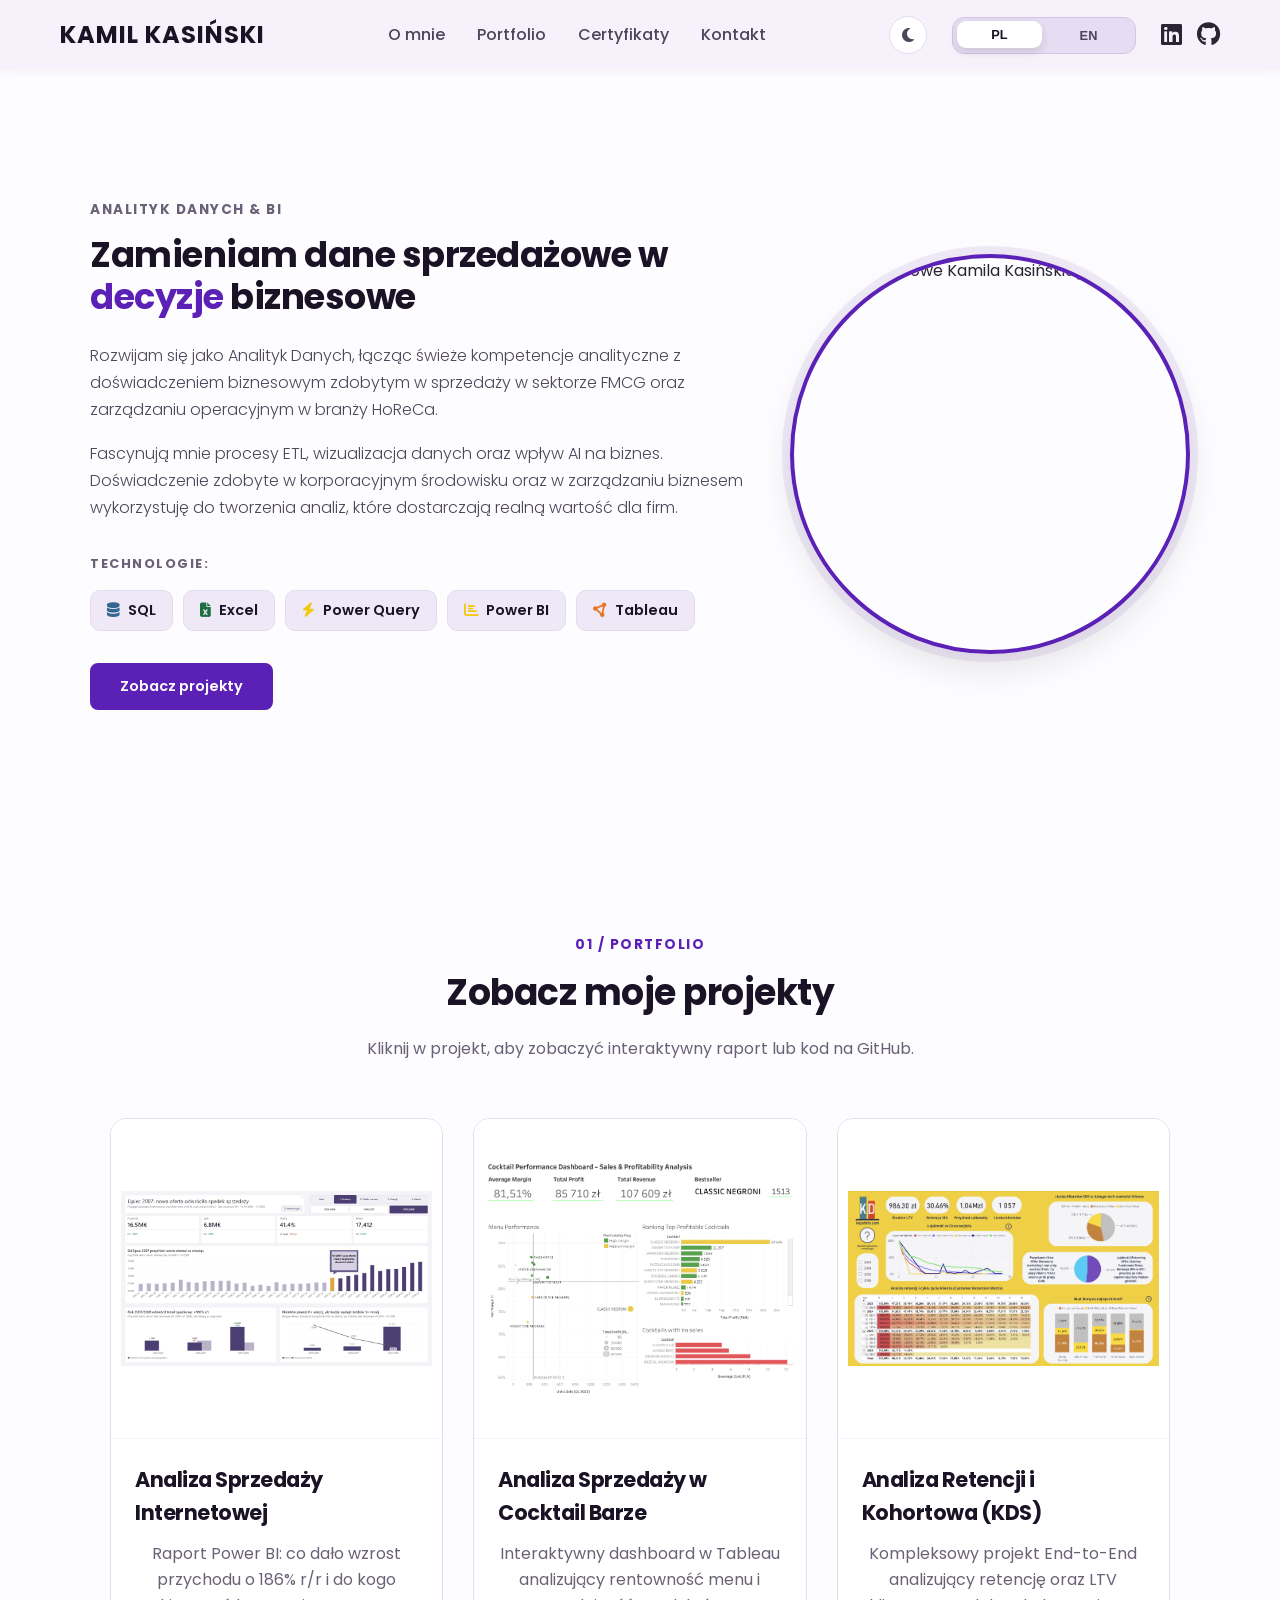
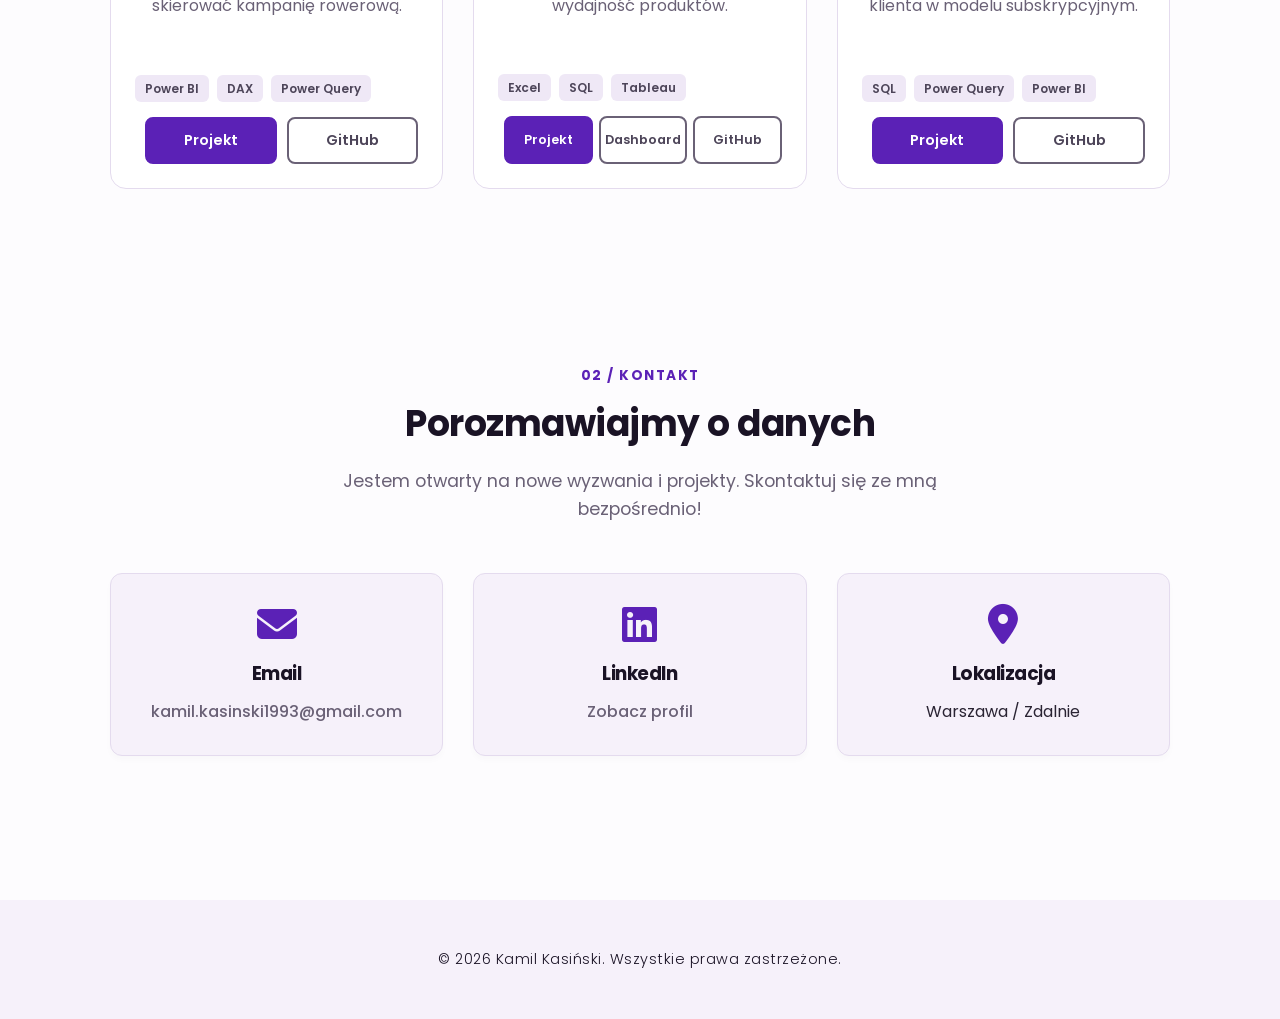
==== commit d5f91d85: "Use "Projekt" label on all cards, lighten dark-mode section labels Add --color-accent-label so secti" ====
--- a/index.html
+++ b/index.html
@@ -114,7 +114,7 @@
         <div class="project-buttons">
             <a href="projekt-lipiec-2007.html" class="stretched-link" aria-label="Analiza Sprzedaży Internetowej: szczegóły projektu" data-pl-aria-label="Analiza Sprzedaży Internetowej: szczegóły projektu" data-en-aria-label="Online Sales Analysis: project details"></a>
             
-            <a href="projekt-lipiec-2007.html" class="btn btn-report" style="position: relative; z-index: 2;" data-pl="Zobacz projekt" data-en="View project">Zobacz projekt</a>
+            <a href="projekt-lipiec-2007.html" class="btn btn-report" style="position: relative; z-index: 2;" data-pl="Projekt" data-en="Project">Projekt</a>
 
             <a href="https://github.com/kamkas93/powerbi-lipiec-2007" target="_blank" rel="noopener noreferrer" class="btn btn-github" style="position: relative; z-index: 2;">GitHub</a>
         </div>
@@ -164,7 +164,7 @@
         <div class="project-buttons">
             <a href="projekt-kds.html" class="stretched-link"></a>
             
-            <a href="projekt-kds.html" class="btn btn-report" style="position: relative; z-index: 2;" data-pl="Zobacz projekt" data-en="View project">Zobacz projekt</a>
+            <a href="projekt-kds.html" class="btn btn-report" style="position: relative; z-index: 2;" data-pl="Projekt" data-en="Project">Projekt</a>
             <!-- <a href="#" target="_blank" rel="noopener noreferrer" class="btn btn-report" style="position: relative; z-index: 2;" data-pl="Zobacz Dashboard" data-en="View Dashboard">Zobacz Dashboard</a> -->
             <a href="https://github.com/kamkas93/kds-customer-analysis-challengePL" target="_blank" rel="noopener noreferrer" class="btn btn-github" style="position: relative; z-index: 2;">GitHub</a>
         </div>
--- a/style/style.css
+++ b/style/style.css
@@ -20,6 +20,7 @@
     --color-accent-hover: #4c1d95;
     --color-accent-text: #5b21b6;
     --color-accent-soft: rgba(91, 33, 182, 0.08);
+    --color-accent-label: #5b21b6; /* etykiety sekcji „01 / …” — 8,8:1 na tle */
     --color-on-accent: #ffffff;
     --color-img-shadow: rgba(0, 0, 0, 0.08);
     --color-lightbox-backdrop: rgba(15, 23, 42, 0.85);
@@ -45,6 +46,7 @@
     --color-accent-hover: #6d28d9;
     --color-accent-text: #c4b5fd;
     --color-accent-soft: rgba(167, 139, 250, 0.14);
+    --color-accent-label: #9a6af1; /* etykiety sekcji — fiolet jaśniejszy od --color-accent, 4,9:1 na tle */
     --color-on-accent: #ffffff;
     --color-lightbox-backdrop: rgba(0, 0, 0, 0.9);
 }
@@ -502,7 +504,7 @@
     letter-spacing: 1.5px;
     text-transform: uppercase;
     text-align: center;
-    color: var(--color-accent);
+    color: var(--color-accent-label);
 }
 
 /* Nagłówki sekcji strony głównej: jeden rozmiar dla wszystkich */
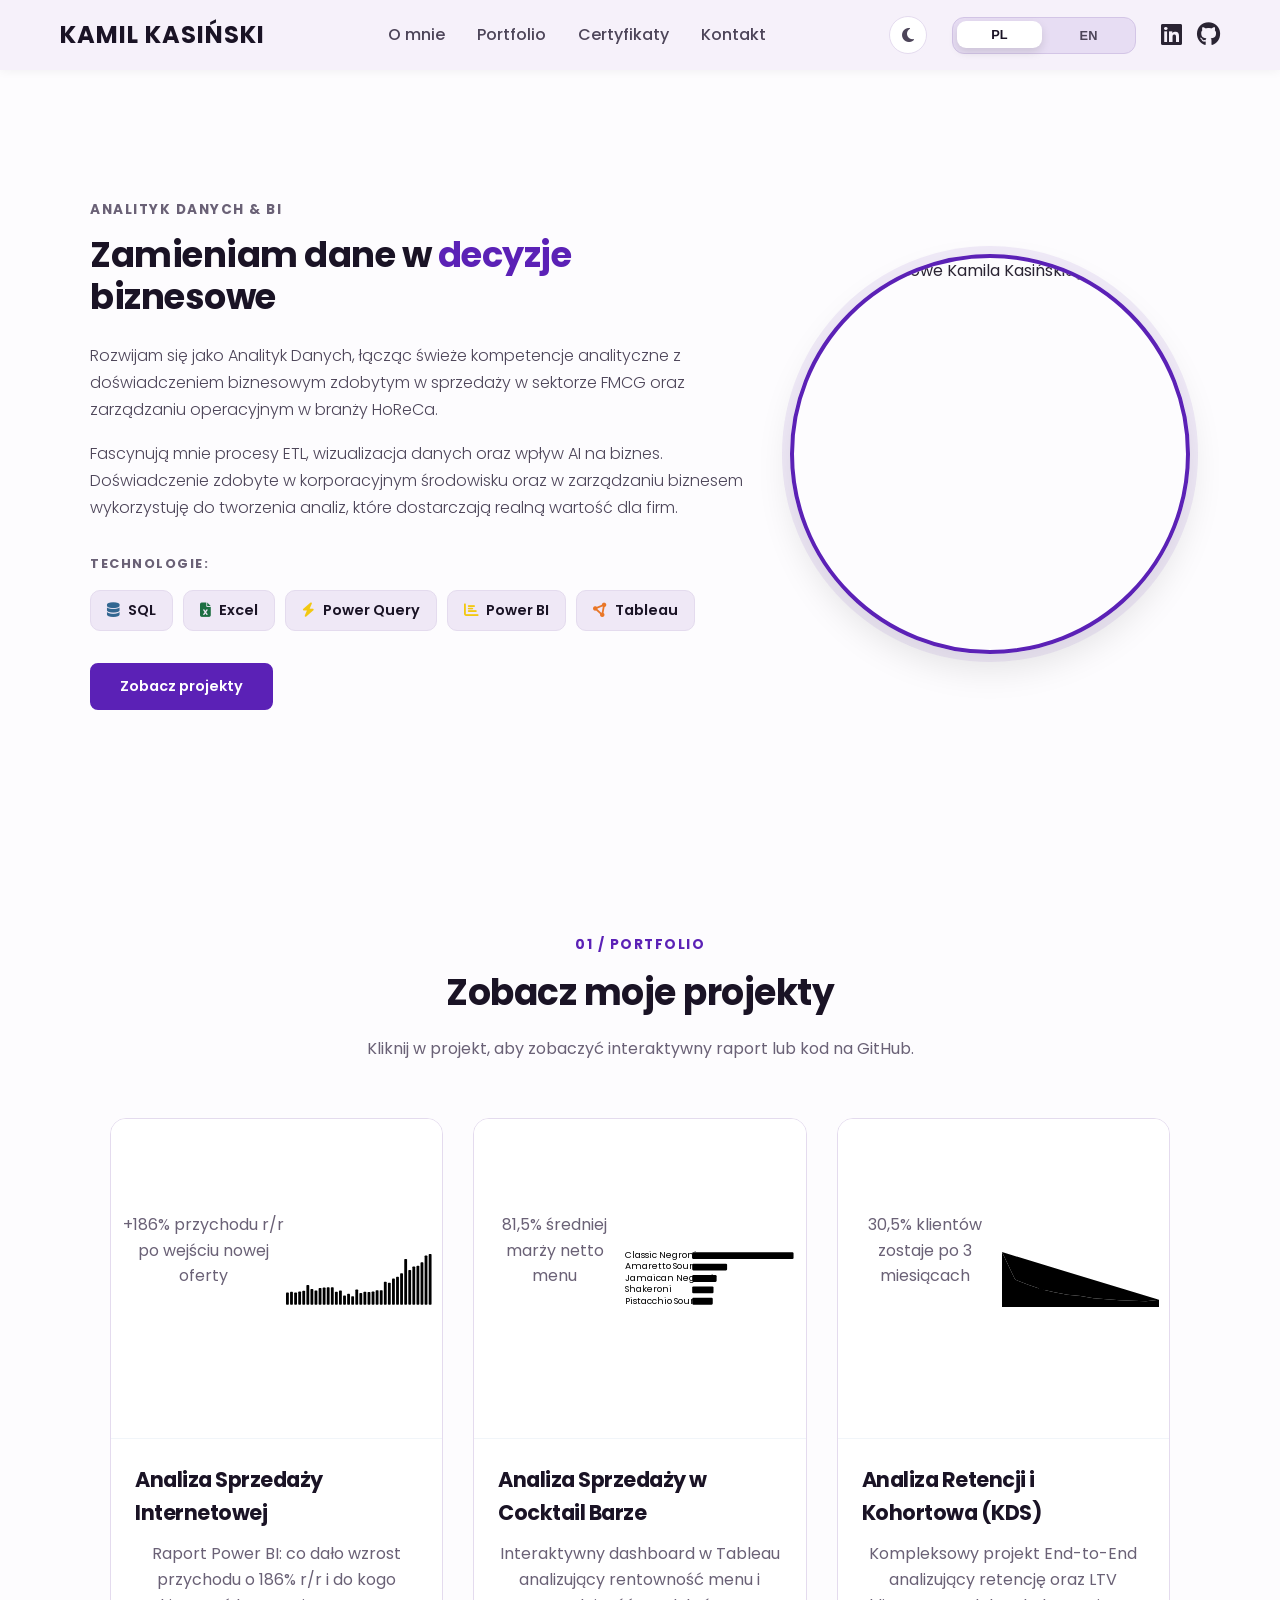
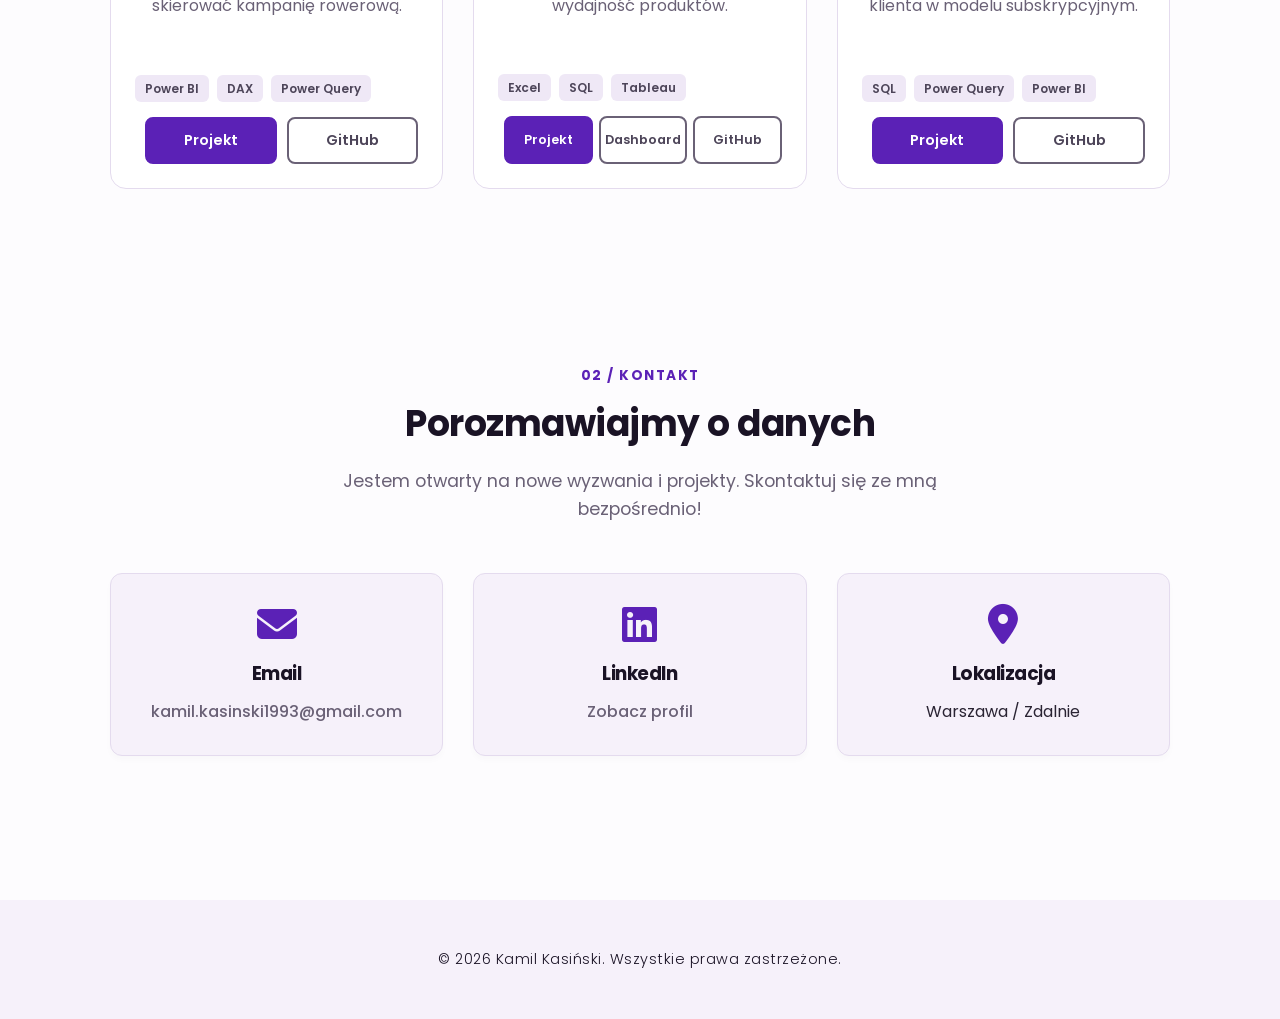
==== commit 05524427: "Broaden hero tagline beyond sales data Co-Authored-By: Claude Opus 5.5 <noreply@anthropic.com>" ====
--- a/index.html
+++ b/index.html
@@ -57,7 +57,7 @@
     <div class="container hero-content"> 
         <div class="hero-text">
             <p class="hero-eyebrow" data-pl="Analityk Danych & BI" data-en="Data & BI Analyst">Analityk Danych & BI</p>
-            <h1 data-pl="Zamieniam dane sprzedażowe w <span class='hero-accent'>decyzje</span> biznesowe" data-en="I turn sales data into business <span class='hero-accent'>decisions</span>">Zamieniam dane sprzedażowe w <span class="hero-accent">decyzje</span> biznesowe</h1>
+            <h1 data-pl="Zamieniam dane w <span class='hero-accent'>decyzje</span> biznesowe" data-en="I turn data into business <span class='hero-accent'>decisions</span>">Zamieniam dane w <span class="hero-accent">decyzje</span> biznesowe</h1>
 <p data-pl="Rozwijam się jako Analityk Danych, łącząc świeże kompetencje analityczne z doświadczeniem biznesowym zdobytym w sprzedaży w sektorze FMCG oraz zarządzaniu operacyjnym w branży HoReCa."
    data-en="I am growing as a Data Analyst, combining fresh analytical skills with business experience gained in sales within the FMCG sector and operational management in the HoReCa industry.">
    Rozwijam się jako Analityk Danych, łącząc świeże kompetencje analityczne z doświadczeniem biznesowym zdobytym w sprzedaży w sektorze FMCG oraz zarządzaniu operacyjnym w branży HoReCa.
@@ -97,8 +97,9 @@
             
     <div class="projects-grid">
 <article class="project-item" style="position: relative;">
-    <div class="project-image">
-        <img src="img/lipiec-2007/lipiec2007_02_przelom.png" width="1920" height="1080" alt="Dashboard Analiza Sprzedaży Internetowej: strona Przełom z kartami KPI i trendem" data-pl-alt="Dashboard Analiza Sprzedaży Internetowej: strona Przełom z kartami KPI i trendem" data-en-alt="Online Sales Analysis dashboard: Breakthrough page with KPI cards and trend">
+    <div class="project-image thumb">
+        <p class="thumb-kpi"><span class="thumb-value" data-pl="+186%" data-en="+186%">+186%</span> <span class="thumb-label" data-pl="przychodu r/r po wejściu nowej oferty" data-en="revenue YoY after the new offer">przychodu r/r po wejściu nowej oferty</span></p>
+        <svg class="thumb-chart" viewBox="0 0 300 110" role="img" aria-label="Przychód miesięczny VII 2005 – VI 2008: wzrost od lipca 2007" data-pl-aria-label="Przychód miesięczny VII 2005 – VI 2008: wzrost od lipca 2007" data-en-aria-label="Monthly revenue Jul 2005 – Jun 2008: growth from July 2007"><rect class="thumb-bar" x="0.0" y="84.8" width="5.8" height="25.2" rx="1.5"/><rect class="thumb-bar" x="8.3" y="83.2" width="5.8" height="26.8" rx="1.5"/><rect class="thumb-bar" x="16.7" y="84.8" width="5.8" height="25.2" rx="1.5"/><rect class="thumb-bar" x="25.0" y="82.7" width="5.8" height="27.3" rx="1.5"/><rect class="thumb-bar" x="33.3" y="81.1" width="5.8" height="28.9" rx="1.5"/><rect class="thumb-bar" x="41.7" y="69.3" width="5.8" height="40.7" rx="1.5"/><rect class="thumb-bar" x="50.0" y="77.8" width="5.8" height="32.2" rx="1.5"/><rect class="thumb-bar" x="58.3" y="80.5" width="5.8" height="29.5" rx="1.5"/><rect class="thumb-bar" x="66.7" y="75.7" width="5.8" height="34.3" rx="1.5"/><rect class="thumb-bar" x="75.0" y="74.6" width="5.8" height="35.4" rx="1.5"/><rect class="thumb-bar" x="83.3" y="74.1" width="5.8" height="35.9" rx="1.5"/><rect class="thumb-bar" x="91.7" y="74.1" width="5.8" height="35.9" rx="1.5"/><rect class="thumb-bar" x="100.0" y="83.2" width="5.8" height="26.8" rx="1.5"/><rect class="thumb-bar" x="108.3" y="80.5" width="5.8" height="29.5" rx="1.5"/><rect class="thumb-bar" x="116.7" y="91.2" width="5.8" height="18.8" rx="1.5"/><rect class="thumb-bar" x="125.0" y="87.5" width="5.8" height="22.5" rx="1.5"/><rect class="thumb-bar" x="133.3" y="92.3" width="5.8" height="17.7" rx="1.5"/><rect class="thumb-bar" x="141.7" y="78.9" width="5.8" height="31.1" rx="1.5"/><rect class="thumb-bar" x="150.0" y="85.9" width="5.8" height="24.1" rx="1.5"/><rect class="thumb-bar" x="158.3" y="83.2" width="5.8" height="26.8" rx="1.5"/><rect class="thumb-bar" x="166.7" y="83.7" width="5.8" height="26.3" rx="1.5"/><rect class="thumb-bar" x="175.0" y="82.7" width="5.8" height="27.3" rx="1.5"/><rect class="thumb-bar" x="183.3" y="80.0" width="5.8" height="30.0" rx="1.5"/><rect class="thumb-bar" x="191.7" y="80.0" width="5.8" height="30.0" rx="1.5"/><rect class="thumb-bar--mark" x="200.0" y="62.8" width="5.8" height="47.2" rx="1.5"/><rect class="thumb-bar--accent" x="208.3" y="65.0" width="5.8" height="45.0" rx="1.5"/><rect class="thumb-bar--accent" x="216.7" y="56.4" width="5.8" height="53.6" rx="1.5"/><rect class="thumb-bar--accent" x="225.0" y="52.6" width="5.8" height="57.4" rx="1.5"/><rect class="thumb-bar--accent" x="233.3" y="45.7" width="5.8" height="64.3" rx="1.5"/><rect class="thumb-bar--accent" x="241.7" y="16.2" width="5.8" height="93.8" rx="1.5"/><rect class="thumb-bar--accent" x="250.0" y="38.7" width="5.8" height="71.3" rx="1.5"/><rect class="thumb-bar--accent" x="258.3" y="31.7" width="5.8" height="78.3" rx="1.5"/><rect class="thumb-bar--accent" x="266.7" y="30.1" width="5.8" height="79.9" rx="1.5"/><rect class="thumb-bar--accent" x="275.0" y="23.2" width="5.8" height="86.8" rx="1.5"/><rect class="thumb-bar--accent" x="283.3" y="9.2" width="5.8" height="100.8" rx="1.5"/><rect class="thumb-bar--accent" x="291.7" y="6.0" width="5.8" height="104.0" rx="1.5"/></svg>
     </div>
     <div class="project-content">
         <h3 data-pl="Analiza Sprzedaży Internetowej" data-en="Online Sales Analysis">Analiza Sprzedaży Internetowej</h3>
@@ -122,8 +123,9 @@
 </article>
 
 <article class="project-item" style="position: relative;">
-    <div class="project-image">
-        <img src="img/cocktail-dashboard.png" alt="Dashboard Cocktail Bar">
+    <div class="project-image thumb">
+        <p class="thumb-kpi"><span class="thumb-value" data-pl="81,5%" data-en="81.5%">81,5%</span> <span class="thumb-label" data-pl="średniej marży netto menu" data-en="average net menu margin">średniej marży netto menu</span></p>
+        <svg class="thumb-chart" viewBox="0 0 300 100" role="img" aria-label="Pięć najbardziej zyskownych koktajli, na czele Classic Negroni" data-pl-aria-label="Pięć najbardziej zyskownych koktajli, na czele Classic Negroni" data-en-aria-label="Top five most profitable cocktails, led by Classic Negroni"><text class="thumb-text" x="0" y="14">Classic Negroni</text><rect class="thumb-bar--accent" x="118" y="4" width="178.0" height="12" rx="2"/><text class="thumb-text" x="0" y="34">Amaretto Sour</text><rect class="thumb-bar" x="118" y="24" width="61.3" height="12" rx="2"/><text class="thumb-text" x="0" y="54">Jamaican Negroni</text><rect class="thumb-bar" x="118" y="44" width="42.9" height="12" rx="2"/><text class="thumb-text" x="0" y="74">Shakeroni</text><rect class="thumb-bar" x="118" y="64" width="37.4" height="12" rx="2"/><text class="thumb-text" x="0" y="94">Pistacchio Sour</text><rect class="thumb-bar" x="118" y="84" width="36.1" height="12" rx="2"/></svg>
     </div>
     <div class="project-content">
         <h3 data-pl="Analiza Sprzedaży w Cocktail Barze" data-en="Cocktail Bar Sales Analysis">Analiza Sprzedaży w Cocktail Barze</h3>
@@ -147,8 +149,9 @@
 </article>
 
         <article class="project-item" style="position: relative;"> 
-    <div class="project-image">
-        <img src="img/dashboard_KDS.png" alt="Dashboard Analiza Retencji KDS">
+    <div class="project-image thumb">
+        <p class="thumb-kpi"><span class="thumb-value" data-pl="30,5%" data-en="30.5%">30,5%</span> <span class="thumb-label" data-pl="klientów zostaje po 3 miesiącach" data-en="of customers stay after 3 months">klientów zostaje po 3 miesiącach</span></p>
+        <svg class="thumb-chart" viewBox="0 0 300 110" role="img" aria-label="Retencja klientów w kolejnych miesiącach" data-pl-aria-label="Retencja klientów w kolejnych miesiącach" data-en-aria-label="Customer retention by month"><path class="thumb-area" d="M0.0,4.0 L25.0,56.5 L50.0,66.5 L75.0,74.9 L100.0,80.5 L125.0,85.6 L150.0,87.8 L175.0,92.3 L200.0,94.3 L225.0,96.2 L250.0,97.1 L275.0,97.9 L300.0,95.2 L300,110 L0,110 Z"/><path class="thumb-line" d="M0.0,4.0 L25.0,56.5 L50.0,66.5 L75.0,74.9 L100.0,80.5 L125.0,85.6 L150.0,87.8 L175.0,92.3 L200.0,94.3 L225.0,96.2 L250.0,97.1 L275.0,97.9 L300.0,95.2"/><circle class="thumb-dot" cx="75.0" cy="74.9" r="5"/></svg>
     </div>
     <div class="project-content">
         <h3 data-pl="Analiza Retencji i Kohortowa (KDS)" data-en="Customer Retention & Cohort Analysis (KDS)">Analiza Retencji i Kohortowa (KDS)</h3>
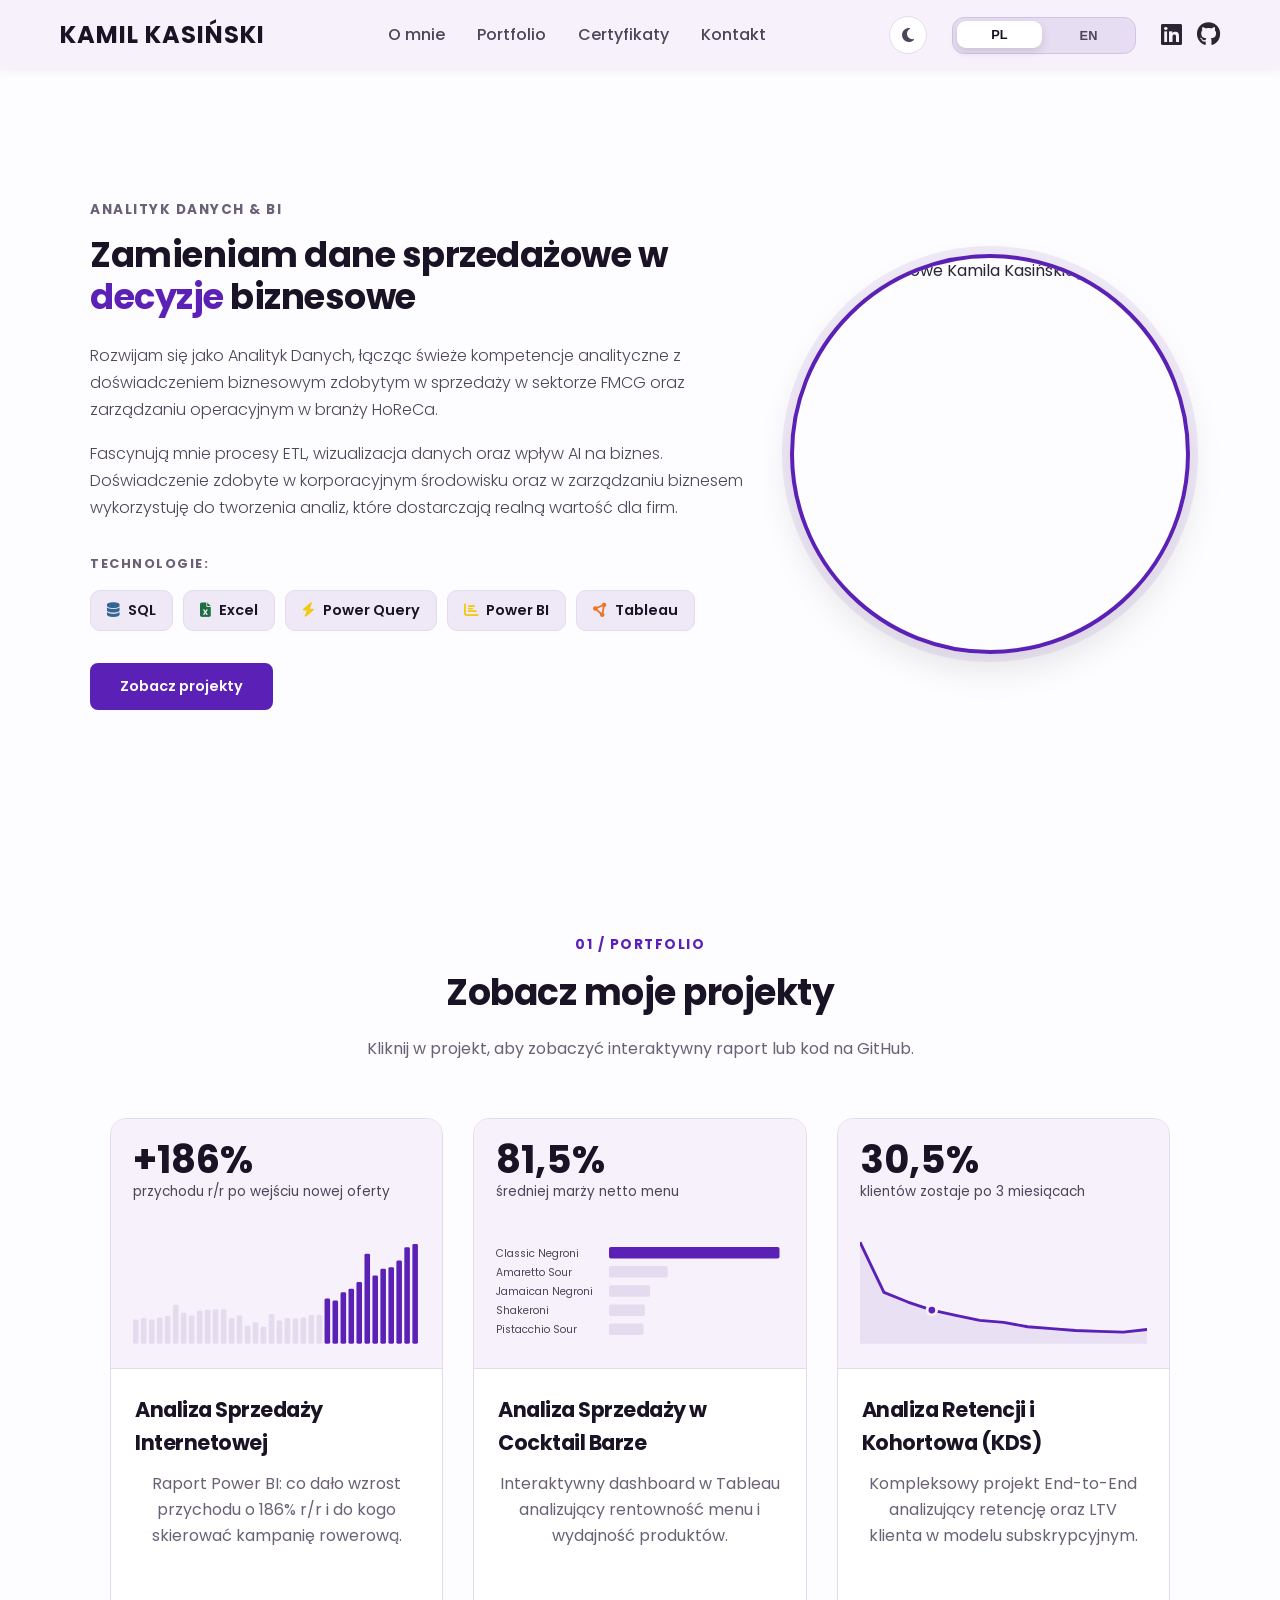
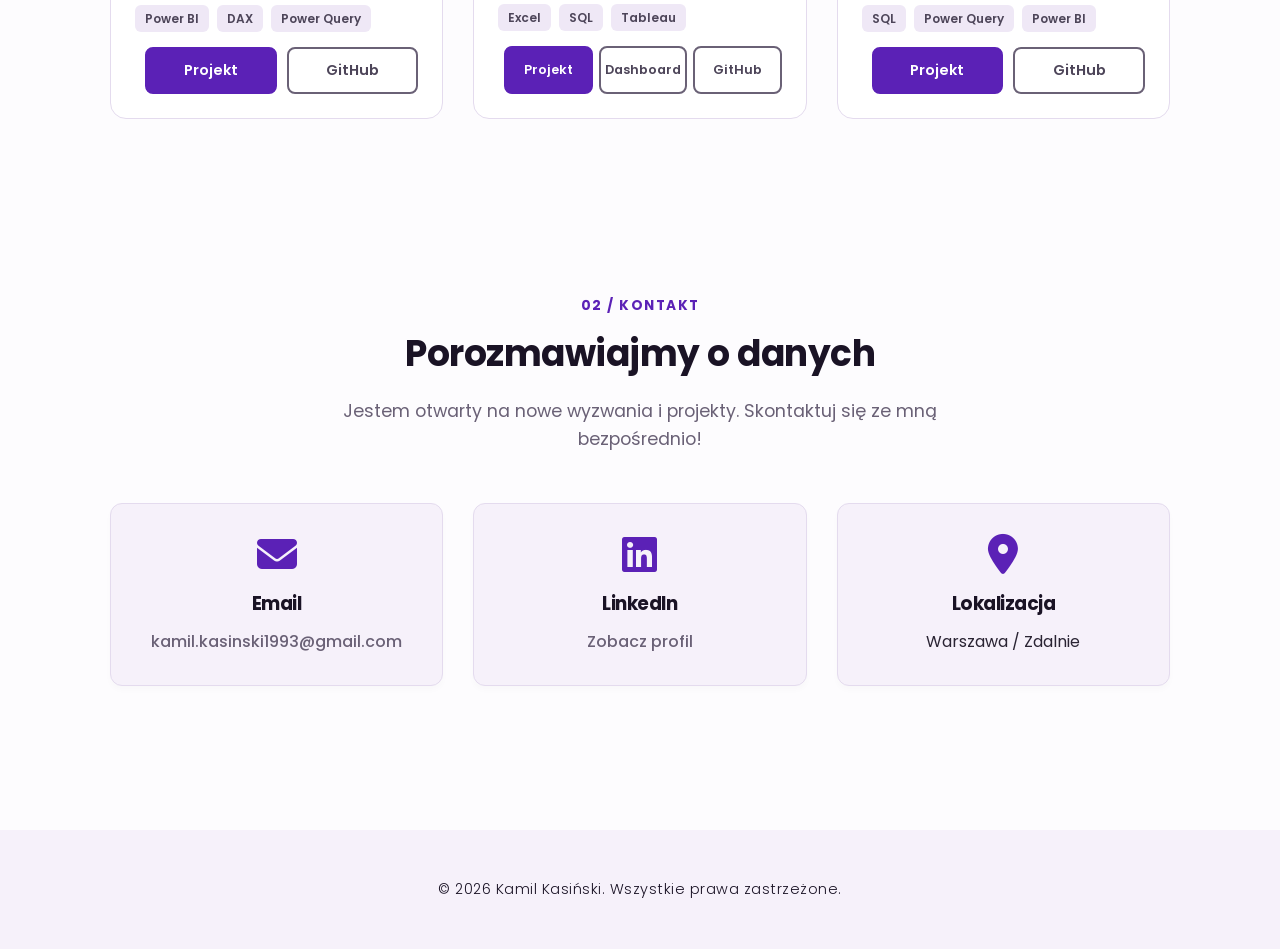
==== commit d50c2799: "Replace project thumbnails with KPI and palette-coloured charts Each card shows one headline number " ====
--- a/index.html
+++ b/index.html
@@ -57,7 +57,7 @@
     <div class="container hero-content"> 
         <div class="hero-text">
             <p class="hero-eyebrow" data-pl="Analityk Danych & BI" data-en="Data & BI Analyst">Analityk Danych & BI</p>
-            <h1 data-pl="Zamieniam dane w <span class='hero-accent'>decyzje</span> biznesowe" data-en="I turn data into business <span class='hero-accent'>decisions</span>">Zamieniam dane w <span class="hero-accent">decyzje</span> biznesowe</h1>
+            <h1 data-pl="Zamieniam dane sprzedażowe w <span class='hero-accent'>decyzje</span> biznesowe" data-en="I turn sales data into business <span class='hero-accent'>decisions</span>">Zamieniam dane sprzedażowe w <span class="hero-accent">decyzje</span> biznesowe</h1>
 <p data-pl="Rozwijam się jako Analityk Danych, łącząc świeże kompetencje analityczne z doświadczeniem biznesowym zdobytym w sprzedaży w sektorze FMCG oraz zarządzaniu operacyjnym w branży HoReCa."
    data-en="I am growing as a Data Analyst, combining fresh analytical skills with business experience gained in sales within the FMCG sector and operational management in the HoReCa industry.">
    Rozwijam się jako Analityk Danych, łącząc świeże kompetencje analityczne z doświadczeniem biznesowym zdobytym w sprzedaży w sektorze FMCG oraz zarządzaniu operacyjnym w branży HoReCa.
--- a/style/style.css
+++ b/style/style.css
@@ -573,6 +573,72 @@
     /* Usunąłem box-shadow spod obrazka, by wyglądało to czyściej na białym tle */
 }
 
+/* Miniaturka projektu na stronie głównej: duża liczba + prosty wykres SVG w palecie strony */
+.project-image.thumb {
+    height: 250px;
+    padding: 22px;
+    background-color: var(--color-bg-alt);
+    border-bottom: 1px solid var(--color-border);
+    flex-direction: column;
+    align-items: stretch;
+    justify-content: space-between;
+    gap: 12px;
+}
+
+/* #projects: nadpisuje ogólną regułę #projects p (margines 3.5rem, wyśrodkowanie) */
+#projects .thumb-kpi {
+    margin: 0;
+    max-width: none;
+    text-align: left;
+    display: flex;
+    flex-direction: column;
+    gap: 2px;
+}
+
+.thumb-value {
+    font-size: 2.4rem;
+    font-weight: 700;
+    line-height: 1;
+    color: var(--color-heading);
+}
+
+.thumb-label {
+    font-size: 0.85rem;
+    color: var(--color-text-secondary);
+}
+
+.thumb-chart {
+    display: block;
+    width: 100%;
+    height: 110px;
+}
+
+/* Słupki: wyróżnione w akcencie, reszta neutralna; --mark = moment zmiany (np. VII 2007) */
+.thumb-bar { fill: var(--color-border); }
+.thumb-bar--accent { fill: var(--color-accent); }
+.thumb-bar--mark { fill: var(--color-accent-label); }
+
+.thumb-text {
+    fill: var(--color-text-secondary);
+    font-family: 'Poppins', sans-serif;
+    font-size: 11px;
+}
+
+.thumb-line {
+    fill: none;
+    stroke: var(--color-accent);
+    stroke-width: 3;
+    stroke-linejoin: round;
+}
+
+.thumb-area { fill: var(--color-accent-soft); }
+
+.thumb-dot {
+    fill: var(--color-accent);
+    stroke: var(--color-bg-alt);
+    stroke-width: 3;
+}
+
 .project-content {
     padding: 1.5rem;
     display: flex;
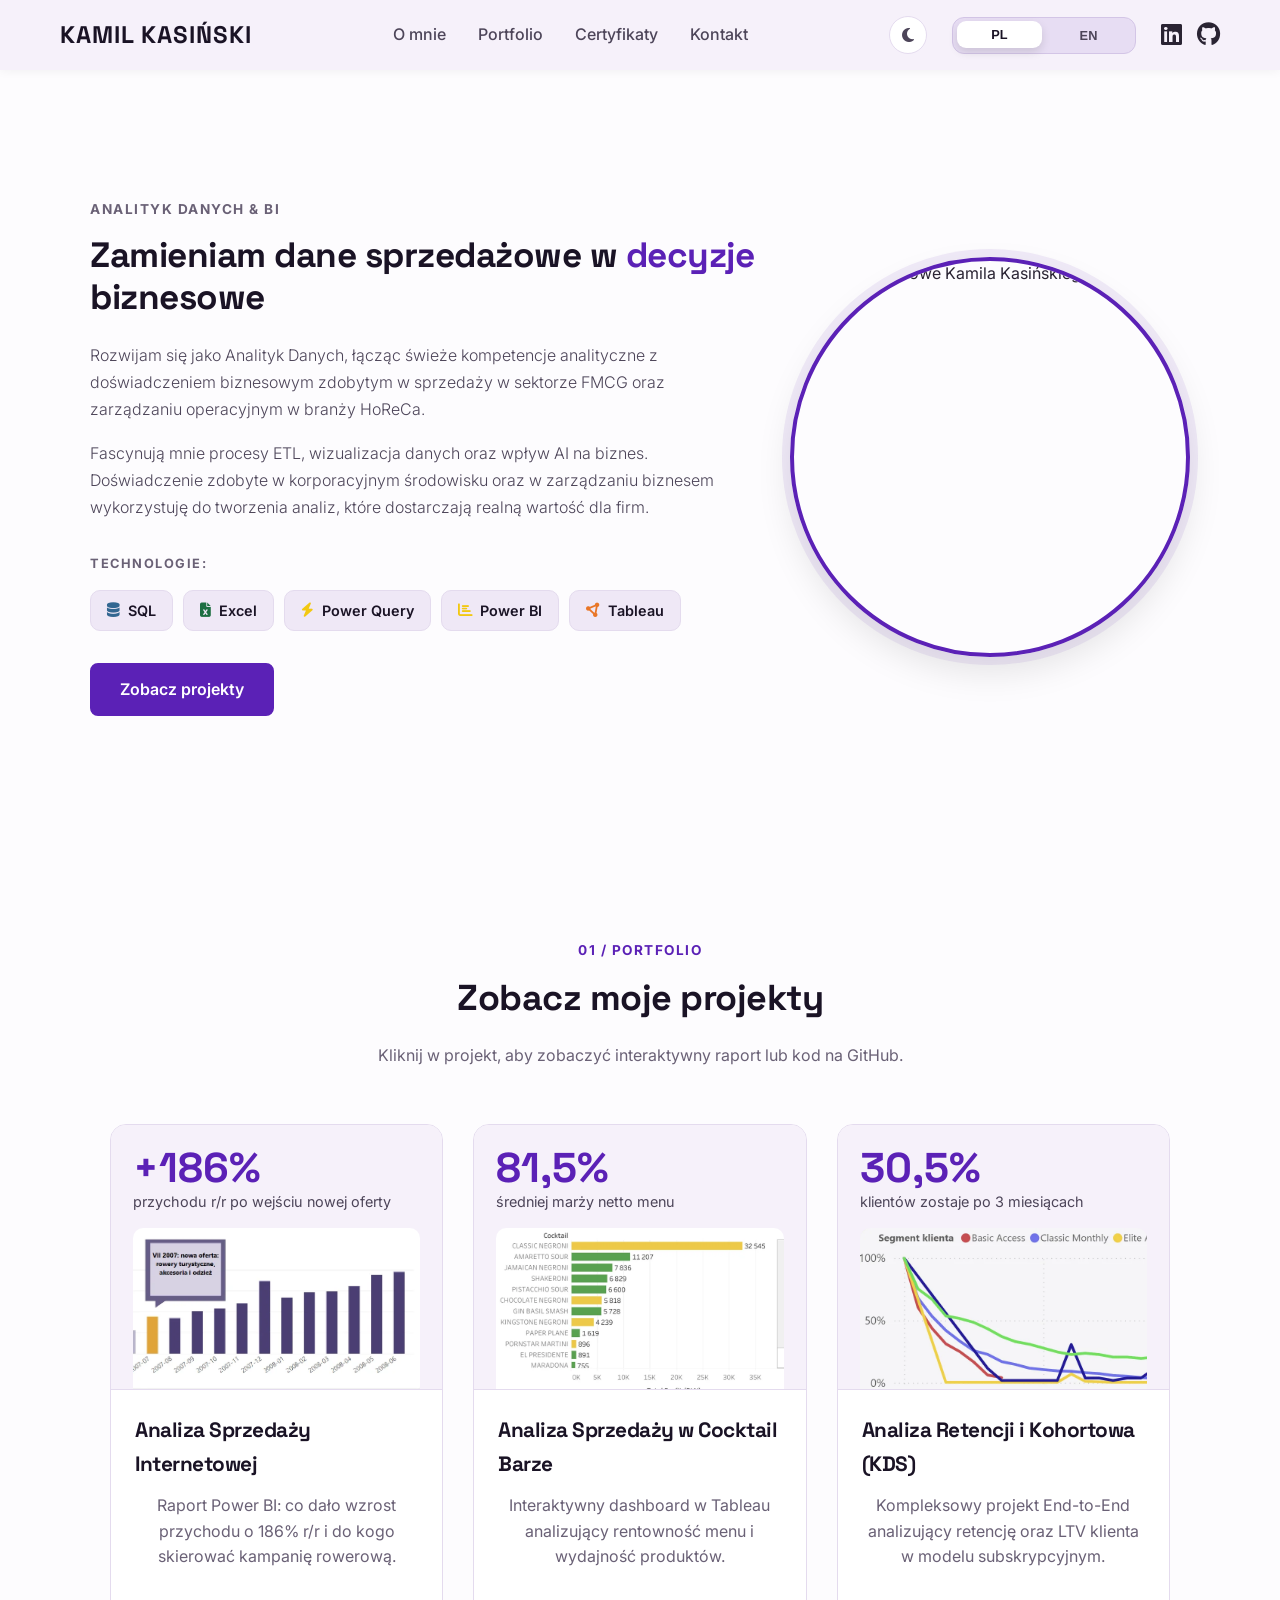
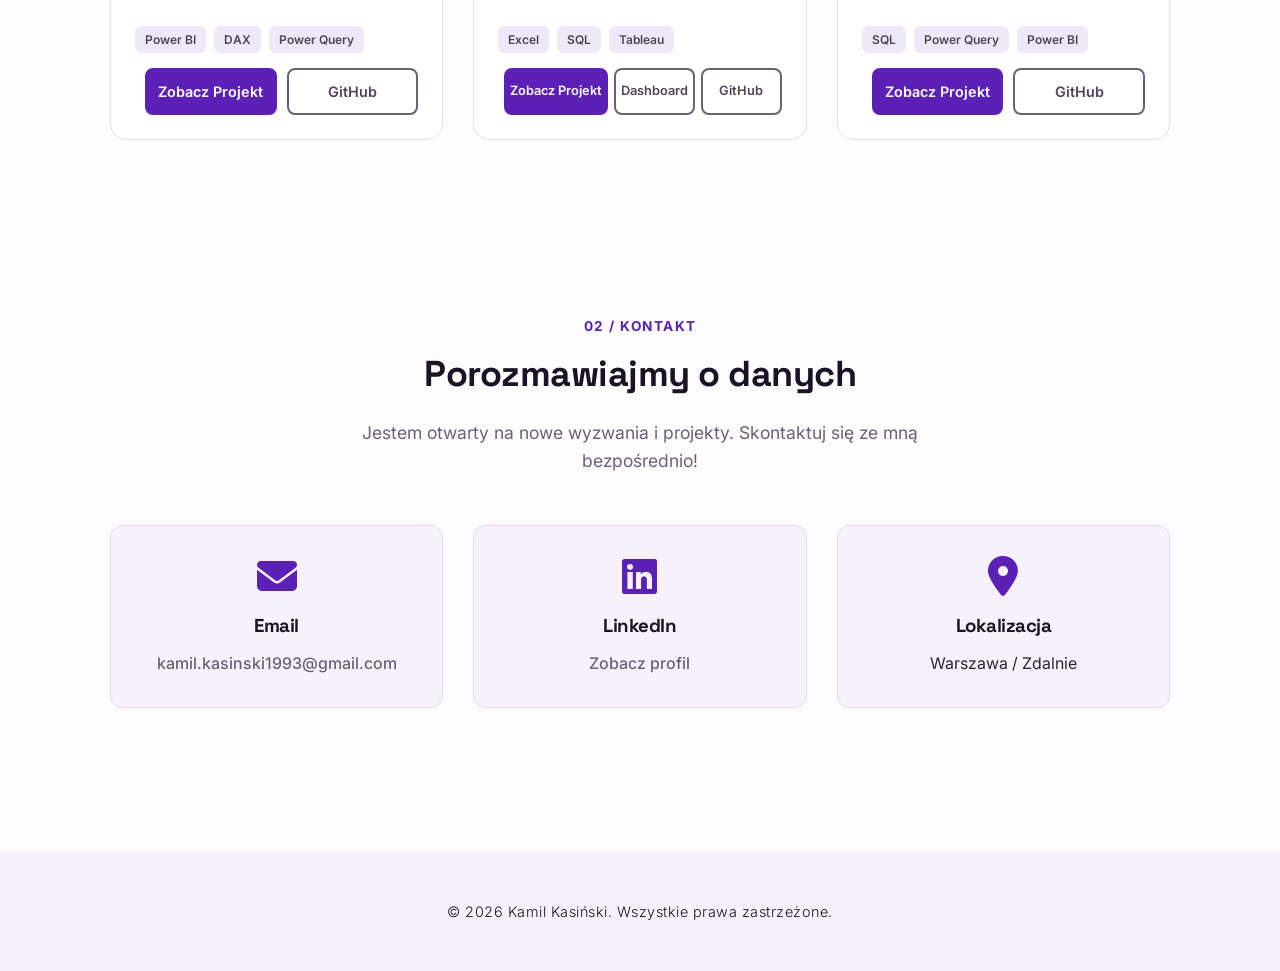
==== commit 66870d28: "Reapply redesign from PR #4 This reverts commit 7c98041, restoring the redesign that was rolled back" ====
--- a/index.html
+++ b/index.html
@@ -17,11 +17,11 @@
     <meta property="og:description" content="Portfolio Kamila Kasińskiego — Analityka Danych & BI. Projekty SQL, Power BI, Tableau oraz certyfikaty zawodowe.">
     <meta property="og:url" content="https://kamilkasinski.com/">
     <meta property="og:image" content="https://kamilkasinski.com/img/DSC00041.jpg">
-    <link rel="stylesheet" href="style/style.css?v=20261112">
+    <link rel="stylesheet" href="style/style.css">
     <link rel="stylesheet" href="https://cdnjs.cloudflare.com/ajax/libs/font-awesome/6.5.1/css/all.min.css">
 <link rel="preconnect" href="https://fonts.googleapis.com">
 <link rel="preconnect" href="https://fonts.gstatic.com" crossorigin>
-<link href="https://fonts.googleapis.com/css2?family=Poppins:wght@300;400;600;700&display=swap" rel="stylesheet">
+<link href="https://fonts.googleapis.com/css2?family=Inter:wght@300;400;500;600;700&family=Space+Grotesk:wght@500;600;700&display=swap" rel="stylesheet">
 </head>
 <body>
 <a href="#about" class="skip-link" data-pl="Przejdź do treści" data-en="Skip to content">Przejdź do treści</a>
@@ -89,7 +89,7 @@
         
         <section id="projects">
     <span class="section-num" data-pl="01 / Portfolio" data-en="01 / Portfolio">01 / Portfolio</span>
-    <h2 data-pl="Zobacz moje projekty" data-en="Selected projects">Zobacz moje projekty</h2>
+    <h2 data-pl="Zobacz moje projekty" data-en="Check my projects">Zobacz moje projekty</h2>
     <p data-pl="Kliknij w projekt, aby zobaczyć interaktywny raport lub kod na GitHub." 
        data-en="Click on a project to see the interactive report or GitHub code.">
        Kliknij w projekt, aby zobaczyć interaktywny raport lub kod na GitHub.
@@ -97,9 +97,9 @@
             
     <div class="projects-grid">
 <article class="project-item" style="position: relative;">
-    <div class="project-image thumb">
-        <p class="thumb-kpi"><span class="thumb-value" data-pl="+186%" data-en="+186%">+186%</span> <span class="thumb-label" data-pl="przychodu r/r po wejściu nowej oferty" data-en="revenue YoY after the new offer">przychodu r/r po wejściu nowej oferty</span></p>
-        <svg class="thumb-chart" viewBox="0 0 300 110" role="img" aria-label="Przychód miesięczny VII 2005 – VI 2008: wzrost od lipca 2007" data-pl-aria-label="Przychód miesięczny VII 2005 – VI 2008: wzrost od lipca 2007" data-en-aria-label="Monthly revenue Jul 2005 – Jun 2008: growth from July 2007"><rect class="thumb-bar" x="0.0" y="84.8" width="5.8" height="25.2" rx="1.5"/><rect class="thumb-bar" x="8.3" y="83.2" width="5.8" height="26.8" rx="1.5"/><rect class="thumb-bar" x="16.7" y="84.8" width="5.8" height="25.2" rx="1.5"/><rect class="thumb-bar" x="25.0" y="82.7" width="5.8" height="27.3" rx="1.5"/><rect class="thumb-bar" x="33.3" y="81.1" width="5.8" height="28.9" rx="1.5"/><rect class="thumb-bar" x="41.7" y="69.3" width="5.8" height="40.7" rx="1.5"/><rect class="thumb-bar" x="50.0" y="77.8" width="5.8" height="32.2" rx="1.5"/><rect class="thumb-bar" x="58.3" y="80.5" width="5.8" height="29.5" rx="1.5"/><rect class="thumb-bar" x="66.7" y="75.7" width="5.8" height="34.3" rx="1.5"/><rect class="thumb-bar" x="75.0" y="74.6" width="5.8" height="35.4" rx="1.5"/><rect class="thumb-bar" x="83.3" y="74.1" width="5.8" height="35.9" rx="1.5"/><rect class="thumb-bar" x="91.7" y="74.1" width="5.8" height="35.9" rx="1.5"/><rect class="thumb-bar" x="100.0" y="83.2" width="5.8" height="26.8" rx="1.5"/><rect class="thumb-bar" x="108.3" y="80.5" width="5.8" height="29.5" rx="1.5"/><rect class="thumb-bar" x="116.7" y="91.2" width="5.8" height="18.8" rx="1.5"/><rect class="thumb-bar" x="125.0" y="87.5" width="5.8" height="22.5" rx="1.5"/><rect class="thumb-bar" x="133.3" y="92.3" width="5.8" height="17.7" rx="1.5"/><rect class="thumb-bar" x="141.7" y="78.9" width="5.8" height="31.1" rx="1.5"/><rect class="thumb-bar" x="150.0" y="85.9" width="5.8" height="24.1" rx="1.5"/><rect class="thumb-bar" x="158.3" y="83.2" width="5.8" height="26.8" rx="1.5"/><rect class="thumb-bar" x="166.7" y="83.7" width="5.8" height="26.3" rx="1.5"/><rect class="thumb-bar" x="175.0" y="82.7" width="5.8" height="27.3" rx="1.5"/><rect class="thumb-bar" x="183.3" y="80.0" width="5.8" height="30.0" rx="1.5"/><rect class="thumb-bar" x="191.7" y="80.0" width="5.8" height="30.0" rx="1.5"/><rect class="thumb-bar--mark" x="200.0" y="62.8" width="5.8" height="47.2" rx="1.5"/><rect class="thumb-bar--accent" x="208.3" y="65.0" width="5.8" height="45.0" rx="1.5"/><rect class="thumb-bar--accent" x="216.7" y="56.4" width="5.8" height="53.6" rx="1.5"/><rect class="thumb-bar--accent" x="225.0" y="52.6" width="5.8" height="57.4" rx="1.5"/><rect class="thumb-bar--accent" x="233.3" y="45.7" width="5.8" height="64.3" rx="1.5"/><rect class="thumb-bar--accent" x="241.7" y="16.2" width="5.8" height="93.8" rx="1.5"/><rect class="thumb-bar--accent" x="250.0" y="38.7" width="5.8" height="71.3" rx="1.5"/><rect class="thumb-bar--accent" x="258.3" y="31.7" width="5.8" height="78.3" rx="1.5"/><rect class="thumb-bar--accent" x="266.7" y="30.1" width="5.8" height="79.9" rx="1.5"/><rect class="thumb-bar--accent" x="275.0" y="23.2" width="5.8" height="86.8" rx="1.5"/><rect class="thumb-bar--accent" x="283.3" y="9.2" width="5.8" height="100.8" rx="1.5"/><rect class="thumb-bar--accent" x="291.7" y="6.0" width="5.8" height="104.0" rx="1.5"/></svg>
+    <div class="project-image project-thumb">
+        <p class="thumb-kpi"><span class="thumb-kpi-value" data-pl="+186%" data-en="+186%">+186%</span> <span class="thumb-kpi-label" data-pl="przychodu r/r po wejściu nowej oferty" data-en="revenue YoY after the new offer">przychodu r/r po wejściu nowej oferty</span></p>
+        <img src="img/thumbs/lipiec-2007.webp" width="633" height="355" alt="Wykres miesięcznego przychodu: od lipca 2007 przychód rośnie niemal co miesiąc" data-pl-alt="Wykres miesięcznego przychodu: od lipca 2007 przychód rośnie niemal co miesiąc" data-en-alt="Monthly revenue chart: from July 2007 revenue grows almost every month">
     </div>
     <div class="project-content">
         <h3 data-pl="Analiza Sprzedaży Internetowej" data-en="Online Sales Analysis">Analiza Sprzedaży Internetowej</h3>
@@ -115,7 +115,7 @@
         <div class="project-buttons">
             <a href="projekt-lipiec-2007.html" class="stretched-link" aria-label="Analiza Sprzedaży Internetowej: szczegóły projektu" data-pl-aria-label="Analiza Sprzedaży Internetowej: szczegóły projektu" data-en-aria-label="Online Sales Analysis: project details"></a>
             
-            <a href="projekt-lipiec-2007.html" class="btn btn-report" style="position: relative; z-index: 2;" data-pl="Projekt" data-en="Project">Projekt</a>
+            <a href="projekt-lipiec-2007.html" class="btn btn-report" style="position: relative; z-index: 2;" data-pl="Zobacz Projekt" data-en="View Project">Zobacz Projekt</a>
 
             <a href="https://github.com/kamkas93/powerbi-lipiec-2007" target="_blank" rel="noopener noreferrer" class="btn btn-github" style="position: relative; z-index: 2;">GitHub</a>
         </div>
@@ -123,9 +123,9 @@
 </article>
 
 <article class="project-item" style="position: relative;">
-    <div class="project-image thumb">
-        <p class="thumb-kpi"><span class="thumb-value" data-pl="81,5%" data-en="81.5%">81,5%</span> <span class="thumb-label" data-pl="średniej marży netto menu" data-en="average net menu margin">średniej marży netto menu</span></p>
-        <svg class="thumb-chart" viewBox="0 0 300 100" role="img" aria-label="Pięć najbardziej zyskownych koktajli, na czele Classic Negroni" data-pl-aria-label="Pięć najbardziej zyskownych koktajli, na czele Classic Negroni" data-en-aria-label="Top five most profitable cocktails, led by Classic Negroni"><text class="thumb-text" x="0" y="14">Classic Negroni</text><rect class="thumb-bar--accent" x="118" y="4" width="178.0" height="12" rx="2"/><text class="thumb-text" x="0" y="34">Amaretto Sour</text><rect class="thumb-bar" x="118" y="24" width="61.3" height="12" rx="2"/><text class="thumb-text" x="0" y="54">Jamaican Negroni</text><rect class="thumb-bar" x="118" y="44" width="42.9" height="12" rx="2"/><text class="thumb-text" x="0" y="74">Shakeroni</text><rect class="thumb-bar" x="118" y="64" width="37.4" height="12" rx="2"/><text class="thumb-text" x="0" y="94">Pistacchio Sour</text><rect class="thumb-bar" x="118" y="84" width="36.1" height="12" rx="2"/></svg>
+    <div class="project-image project-thumb">
+        <p class="thumb-kpi"><span class="thumb-kpi-value" data-pl="81,5%" data-en="81.5%">81,5%</span> <span class="thumb-kpi-label" data-pl="średniej marży netto menu" data-en="average net menu margin">średniej marży netto menu</span></p>
+        <img src="img/thumbs/cocktail-bar.webp" width="760" height="447" alt="Ranking koktajli według zysku całkowitego, na czele Classic Negroni" data-pl-alt="Ranking koktajli według zysku całkowitego, na czele Classic Negroni" data-en-alt="Cocktails ranked by total profit, led by Classic Negroni">
     </div>
     <div class="project-content">
         <h3 data-pl="Analiza Sprzedaży w Cocktail Barze" data-en="Cocktail Bar Sales Analysis">Analiza Sprzedaży w Cocktail Barze</h3>
@@ -141,7 +141,7 @@
         <div class="project-buttons project-buttons--3">
             <a href="project-cocktail-bar.html" class="stretched-link"></a>
             
-            <a href="project-cocktail-bar.html" class="btn btn-report" style="position: relative; z-index: 2;" data-pl="Projekt" data-en="Project">Projekt</a>
+            <a href="project-cocktail-bar.html" class="btn btn-report" style="position: relative; z-index: 2;" data-pl="Zobacz Projekt" data-en="View Project">Zobacz Projekt</a>
             <a href="https://public.tableau.com/views/CocktailPerformaneDashboard/Dashboard1" target="_blank" rel="noopener noreferrer" class="btn btn-github" style="position: relative; z-index: 2;" aria-label="Dashboard w Tableau Public" data-pl-aria-label="Dashboard w Tableau Public" data-en-aria-label="Dashboard on Tableau Public">Dashboard</a>
             <a href="https://github.com/kamkas93/cocktail-bar-sales-performance-analysis" target="_blank" rel="noopener noreferrer" class="btn btn-github" style="position: relative; z-index: 2;">GitHub</a>
         </div>
@@ -149,9 +149,9 @@
 </article>
 
         <article class="project-item" style="position: relative;"> 
-    <div class="project-image thumb">
-        <p class="thumb-kpi"><span class="thumb-value" data-pl="30,5%" data-en="30.5%">30,5%</span> <span class="thumb-label" data-pl="klientów zostaje po 3 miesiącach" data-en="of customers stay after 3 months">klientów zostaje po 3 miesiącach</span></p>
-        <svg class="thumb-chart" viewBox="0 0 300 110" role="img" aria-label="Retencja klientów w kolejnych miesiącach" data-pl-aria-label="Retencja klientów w kolejnych miesiącach" data-en-aria-label="Customer retention by month"><path class="thumb-area" d="M0.0,4.0 L25.0,56.5 L50.0,66.5 L75.0,74.9 L100.0,80.5 L125.0,85.6 L150.0,87.8 L175.0,92.3 L200.0,94.3 L225.0,96.2 L250.0,97.1 L275.0,97.9 L300.0,95.2 L300,110 L0,110 Z"/><path class="thumb-line" d="M0.0,4.0 L25.0,56.5 L50.0,66.5 L75.0,74.9 L100.0,80.5 L125.0,85.6 L150.0,87.8 L175.0,92.3 L200.0,94.3 L225.0,96.2 L250.0,97.1 L275.0,97.9 L300.0,95.2"/><circle class="thumb-dot" cx="75.0" cy="74.9" r="5"/></svg>
+    <div class="project-image project-thumb">
+        <p class="thumb-kpi"><span class="thumb-kpi-value" data-pl="30,5%" data-en="30.5%">30,5%</span> <span class="thumb-kpi-label" data-pl="klientów zostaje po 3 miesiącach" data-en="of customers stay after 3 months">klientów zostaje po 3 miesiącach</span></p>
+        <img src="img/thumbs/kds.webp" width="760" height="446" alt="Wykres retencji klientów w kolejnych miesiącach według segmentu" data-pl-alt="Wykres retencji klientów w kolejnych miesiącach według segmentu" data-en-alt="Customer retention by month and segment">
     </div>
     <div class="project-content">
         <h3 data-pl="Analiza Retencji i Kohortowa (KDS)" data-en="Customer Retention & Cohort Analysis (KDS)">Analiza Retencji i Kohortowa (KDS)</h3>
@@ -167,7 +167,7 @@
         <div class="project-buttons">
             <a href="projekt-kds.html" class="stretched-link"></a>
             
-            <a href="projekt-kds.html" class="btn btn-report" style="position: relative; z-index: 2;" data-pl="Projekt" data-en="Project">Projekt</a>
+            <a href="projekt-kds.html" class="btn btn-report" style="position: relative; z-index: 2;" data-pl="Zobacz Projekt" data-en="View Project">Zobacz Projekt</a>
             <!-- <a href="#" target="_blank" rel="noopener noreferrer" class="btn btn-report" style="position: relative; z-index: 2;" data-pl="Zobacz Dashboard" data-en="View Dashboard">Zobacz Dashboard</a> -->
             <a href="https://github.com/kamkas93/kds-customer-analysis-challengePL" target="_blank" rel="noopener noreferrer" class="btn btn-github" style="position: relative; z-index: 2;">GitHub</a>
         </div>
--- a/style/style.css
+++ b/style/style.css
@@ -20,7 +20,6 @@
     --color-accent-hover: #4c1d95;
     --color-accent-text: #5b21b6;
     --color-accent-soft: rgba(91, 33, 182, 0.08);
-    --color-accent-label: #5b21b6; /* etykiety sekcji „01 / …” — 8,8:1 na tle */
     --color-on-accent: #ffffff;
     --color-img-shadow: rgba(0, 0, 0, 0.08);
     --color-lightbox-backdrop: rgba(15, 23, 42, 0.85);
@@ -46,7 +45,6 @@
     --color-accent-hover: #6d28d9;
     --color-accent-text: #c4b5fd;
     --color-accent-soft: rgba(167, 139, 250, 0.14);
-    --color-accent-label: #9a6af1; /* etykiety sekcji — fiolet jaśniejszy od --color-accent, 4,9:1 na tle */
     --color-on-accent: #ffffff;
     --color-lightbox-backdrop: rgba(0, 0, 0, 0.9);
 }
@@ -86,7 +84,7 @@
 }
 
 body {
-    font-family: 'Poppins', sans-serif;
+    font-family: 'Inter', sans-serif; /* Tekst: spokojny, czytelny */
     line-height: 1.6;
     background-color: var(--color-bg);
     color: var(--color-text);
@@ -96,7 +94,7 @@
 }
 
 h1, h2, h3, .logo {
-    font-family: 'Poppins', sans-serif;
+    font-family: 'Space Grotesk', sans-serif; /* Nagłówki: wyrazisty, techniczny krój */
     font-weight: 700;    /* Wyraźne, grube nagłówki */
     color: var(--color-heading); /* Nieco ciemniejszy kolor dla kontrastu */
     letter-spacing: -0.5px; /* Lekkie zacieśnienie dla nowoczesnego wyglądu */
@@ -362,12 +360,16 @@
     margin-bottom: 0.75rem;
 }
 
-/* Przycisk do projektów pod listą narzędzi: wygląd z .project-item .btn + .btn-report, tu tylko położenie i szerokość */
-.hero-text .btn.hero-cta {
+/* Przycisk do projektów pod listą narzędzi */
+.hero-cta {
     display: inline-block;
-    margin-top: 2rem; /* odstęp od chipów technologii */
-    padding-left: 28px;
-    padding-right: 28px;
+    margin-top: 2rem;
+    padding: 12px 28px;
+    border: 2px solid;
+    border-radius: 8px;
+    font-weight: 600;
+    text-decoration: none;
+    transition: 0.3s;
 }
 
 .hero-text p {
@@ -504,7 +506,7 @@
     letter-spacing: 1.5px;
     text-transform: uppercase;
     text-align: center;
-    color: var(--color-accent-label);
+    color: var(--color-accent-text);
 }
 
 /* Nagłówki sekcji strony głównej: jeden rozmiar dla wszystkich */
@@ -573,70 +575,53 @@
     /* Usunąłem box-shadow spod obrazka, by wyglądało to czyściej na białym tle */
 }
 
-/* Miniaturka projektu na stronie głównej: duża liczba + prosty wykres SVG w palecie strony */
-.project-image.thumb {
-    height: 250px;
-    padding: 22px;
+/* Miniaturka projektu na stronie głównej: jeden szablon — duży KPI + wycinek jednego wykresu */
+.project-image.project-thumb {
+    height: 265px;
+    padding: 22px 22px 0;
     background-color: var(--color-bg-alt);
     border-bottom: 1px solid var(--color-border);
     flex-direction: column;
     align-items: stretch;
-    justify-content: space-between;
-    gap: 12px;
+    justify-content: flex-start;
+    gap: 16px;
+    overflow: hidden;
 }
 
 /* #projects: nadpisuje ogólną regułę #projects p (margines 3.5rem, wyśrodkowanie) */
 #projects .thumb-kpi {
     margin: 0;
     max-width: none;
+    display: flex;
+    align-items: baseline;
+    flex-wrap: wrap;
+    gap: 4px 10px;
     text-align: left;
-    display: flex;
-    flex-direction: column;
-    gap: 2px;
-}
-
-.thumb-value {
-    font-size: 2.4rem;
+}
+
+.thumb-kpi-value {
+    font-family: 'Space Grotesk', sans-serif;
+    font-size: 2.6rem;
     font-weight: 700;
     line-height: 1;
-    color: var(--color-heading);
-}
-
-.thumb-label {
-    font-size: 0.85rem;
-    color: var(--color-text-secondary);
-}
-
-.thumb-chart {
-    display: block;
+    color: var(--color-accent-text);
+}
+
+.thumb-kpi-label {
+    font-size: 0.9rem;
+    line-height: 1.3;
+    color: var(--color-text-secondary);
+}
+
+/* Wycinek wykresu wypełnia resztę kafelka, przycięty od dołu (karta i tak go zamyka) */
+.project-thumb img {
+    flex: 1;
+    min-height: 0;
     width: 100%;
-    height: 110px;
-}
-
-/* Słupki: wyróżnione w akcencie, reszta neutralna; --mark = moment zmiany (np. VII 2007) */
-.thumb-bar { fill: var(--color-border); }
-.thumb-bar--accent { fill: var(--color-accent); }
-.thumb-bar--mark { fill: var(--color-accent-label); }
-
-.thumb-text {
-    fill: var(--color-text-secondary);
-    font-family: 'Poppins', sans-serif;
-    font-size: 11px;
-}
-
-.thumb-line {
-    fill: none;
-    stroke: var(--color-accent);
-    stroke-width: 3;
-    stroke-linejoin: round;
-}
-
-.thumb-area { fill: var(--color-accent-soft); }
-
-.thumb-dot {
-    fill: var(--color-accent);
-    stroke: var(--color-bg-alt);
-    stroke-width: 3;
+    max-height: none;
+    object-fit: cover;
+    object-position: center top;
+    border-radius: 10px 10px 0 0;
 }
 
 .project-content {
@@ -681,8 +666,7 @@
     margin-top: 0;
 }
 
-.project-item .btn,
-.btn.hero-cta {
+.project-item .btn {
     flex: 1;
     padding: 10px 8px;
     white-space: nowrap;
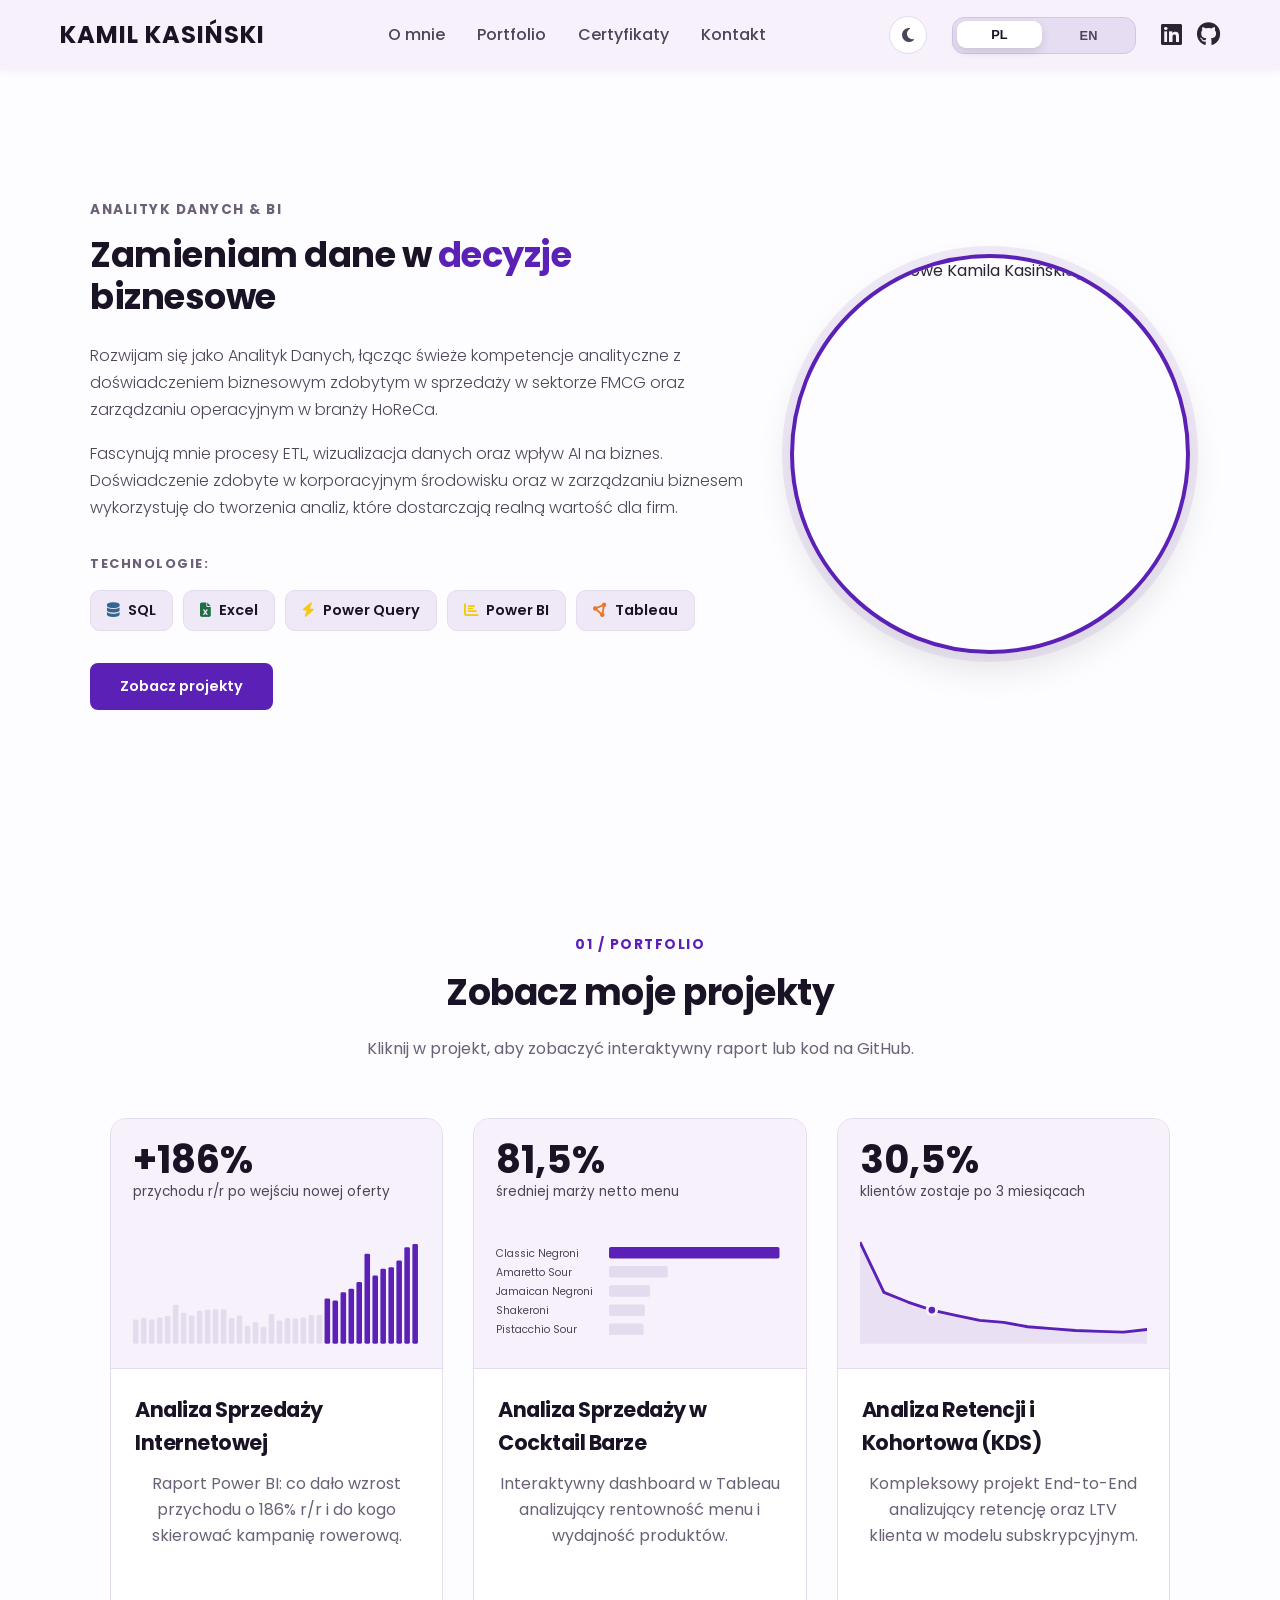
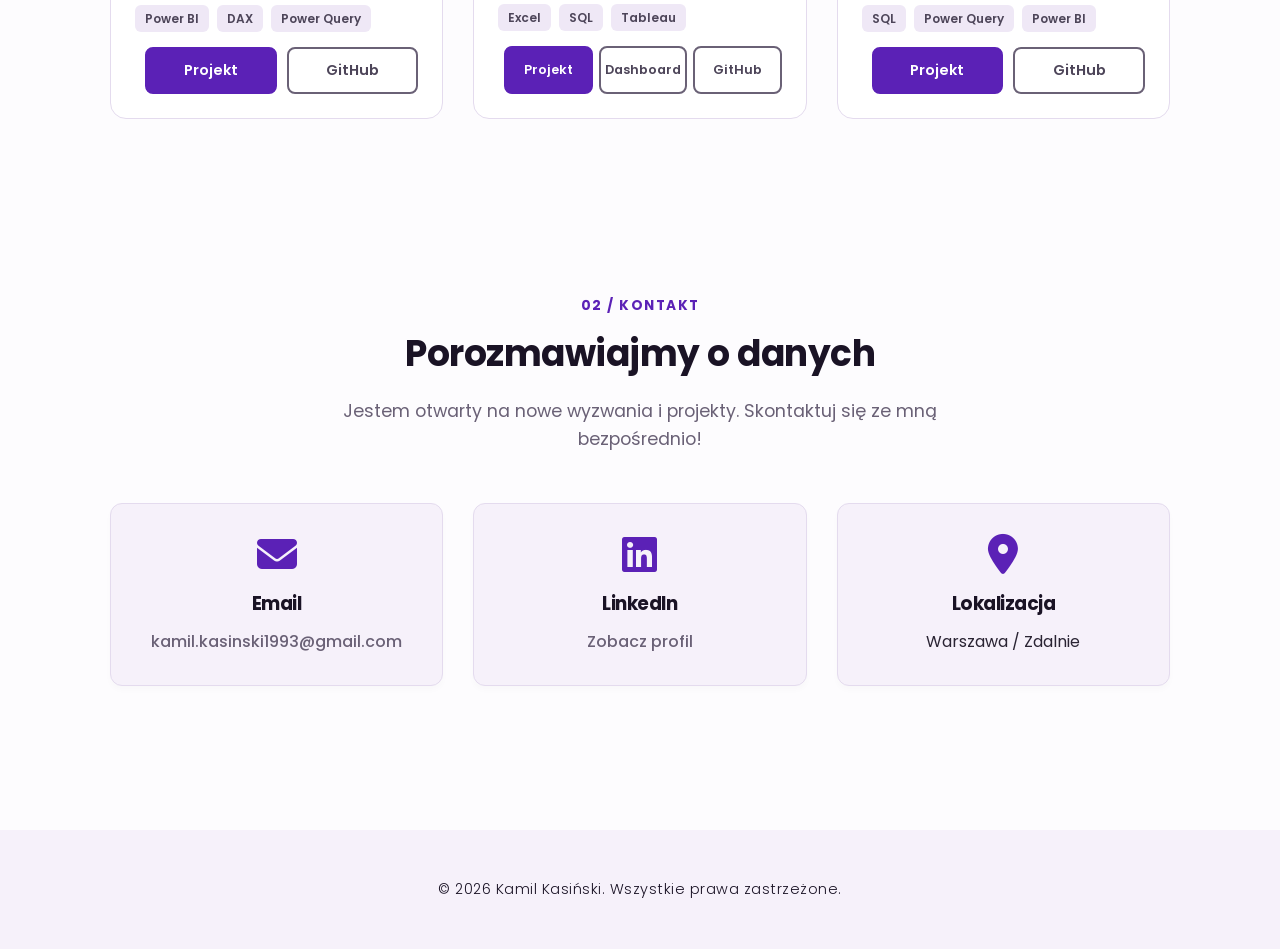
==== commit 19070f9c: "Merge pull request #5 from kamkas93/redesign-v2 Redesign v2: single violet accent, KPI chart thumbna" ====
--- a/index.html
+++ b/index.html
@@ -17,11 +17,11 @@
     <meta property="og:description" content="Portfolio Kamila Kasińskiego — Analityka Danych & BI. Projekty SQL, Power BI, Tableau oraz certyfikaty zawodowe.">
     <meta property="og:url" content="https://kamilkasinski.com/">
     <meta property="og:image" content="https://kamilkasinski.com/img/DSC00041.jpg">
-    <link rel="stylesheet" href="style/style.css">
+    <link rel="stylesheet" href="style/style.css?v=20261112">
     <link rel="stylesheet" href="https://cdnjs.cloudflare.com/ajax/libs/font-awesome/6.5.1/css/all.min.css">
 <link rel="preconnect" href="https://fonts.googleapis.com">
 <link rel="preconnect" href="https://fonts.gstatic.com" crossorigin>
-<link href="https://fonts.googleapis.com/css2?family=Inter:wght@300;400;500;600;700&family=Space+Grotesk:wght@500;600;700&display=swap" rel="stylesheet">
+<link href="https://fonts.googleapis.com/css2?family=Poppins:wght@300;400;600;700&display=swap" rel="stylesheet">
 </head>
 <body>
 <a href="#about" class="skip-link" data-pl="Przejdź do treści" data-en="Skip to content">Przejdź do treści</a>
@@ -57,7 +57,7 @@
     <div class="container hero-content"> 
         <div class="hero-text">
             <p class="hero-eyebrow" data-pl="Analityk Danych & BI" data-en="Data & BI Analyst">Analityk Danych & BI</p>
-            <h1 data-pl="Zamieniam dane sprzedażowe w <span class='hero-accent'>decyzje</span> biznesowe" data-en="I turn sales data into business <span class='hero-accent'>decisions</span>">Zamieniam dane sprzedażowe w <span class="hero-accent">decyzje</span> biznesowe</h1>
+            <h1 data-pl="Zamieniam dane w <span class='hero-accent'>decyzje</span> biznesowe" data-en="I turn data into business <span class='hero-accent'>decisions</span>">Zamieniam dane w <span class="hero-accent">decyzje</span> biznesowe</h1>
 <p data-pl="Rozwijam się jako Analityk Danych, łącząc świeże kompetencje analityczne z doświadczeniem biznesowym zdobytym w sprzedaży w sektorze FMCG oraz zarządzaniu operacyjnym w branży HoReCa."
    data-en="I am growing as a Data Analyst, combining fresh analytical skills with business experience gained in sales within the FMCG sector and operational management in the HoReCa industry.">
    Rozwijam się jako Analityk Danych, łącząc świeże kompetencje analityczne z doświadczeniem biznesowym zdobytym w sprzedaży w sektorze FMCG oraz zarządzaniu operacyjnym w branży HoReCa.
@@ -89,7 +89,7 @@
         
         <section id="projects">
     <span class="section-num" data-pl="01 / Portfolio" data-en="01 / Portfolio">01 / Portfolio</span>
-    <h2 data-pl="Zobacz moje projekty" data-en="Check my projects">Zobacz moje projekty</h2>
+    <h2 data-pl="Zobacz moje projekty" data-en="Selected projects">Zobacz moje projekty</h2>
     <p data-pl="Kliknij w projekt, aby zobaczyć interaktywny raport lub kod na GitHub." 
        data-en="Click on a project to see the interactive report or GitHub code.">
        Kliknij w projekt, aby zobaczyć interaktywny raport lub kod na GitHub.
@@ -97,9 +97,9 @@
             
     <div class="projects-grid">
 <article class="project-item" style="position: relative;">
-    <div class="project-image project-thumb">
-        <p class="thumb-kpi"><span class="thumb-kpi-value" data-pl="+186%" data-en="+186%">+186%</span> <span class="thumb-kpi-label" data-pl="przychodu r/r po wejściu nowej oferty" data-en="revenue YoY after the new offer">przychodu r/r po wejściu nowej oferty</span></p>
-        <img src="img/thumbs/lipiec-2007.webp" width="633" height="355" alt="Wykres miesięcznego przychodu: od lipca 2007 przychód rośnie niemal co miesiąc" data-pl-alt="Wykres miesięcznego przychodu: od lipca 2007 przychód rośnie niemal co miesiąc" data-en-alt="Monthly revenue chart: from July 2007 revenue grows almost every month">
+    <div class="project-image thumb">
+        <p class="thumb-kpi"><span class="thumb-value" data-pl="+186%" data-en="+186%">+186%</span> <span class="thumb-label" data-pl="przychodu r/r po wejściu nowej oferty" data-en="revenue YoY after the new offer">przychodu r/r po wejściu nowej oferty</span></p>
+        <svg class="thumb-chart" viewBox="0 0 300 110" role="img" aria-label="Przychód miesięczny VII 2005 – VI 2008: wzrost od lipca 2007" data-pl-aria-label="Przychód miesięczny VII 2005 – VI 2008: wzrost od lipca 2007" data-en-aria-label="Monthly revenue Jul 2005 – Jun 2008: growth from July 2007"><rect class="thumb-bar" x="0.0" y="84.8" width="5.8" height="25.2" rx="1.5"/><rect class="thumb-bar" x="8.3" y="83.2" width="5.8" height="26.8" rx="1.5"/><rect class="thumb-bar" x="16.7" y="84.8" width="5.8" height="25.2" rx="1.5"/><rect class="thumb-bar" x="25.0" y="82.7" width="5.8" height="27.3" rx="1.5"/><rect class="thumb-bar" x="33.3" y="81.1" width="5.8" height="28.9" rx="1.5"/><rect class="thumb-bar" x="41.7" y="69.3" width="5.8" height="40.7" rx="1.5"/><rect class="thumb-bar" x="50.0" y="77.8" width="5.8" height="32.2" rx="1.5"/><rect class="thumb-bar" x="58.3" y="80.5" width="5.8" height="29.5" rx="1.5"/><rect class="thumb-bar" x="66.7" y="75.7" width="5.8" height="34.3" rx="1.5"/><rect class="thumb-bar" x="75.0" y="74.6" width="5.8" height="35.4" rx="1.5"/><rect class="thumb-bar" x="83.3" y="74.1" width="5.8" height="35.9" rx="1.5"/><rect class="thumb-bar" x="91.7" y="74.1" width="5.8" height="35.9" rx="1.5"/><rect class="thumb-bar" x="100.0" y="83.2" width="5.8" height="26.8" rx="1.5"/><rect class="thumb-bar" x="108.3" y="80.5" width="5.8" height="29.5" rx="1.5"/><rect class="thumb-bar" x="116.7" y="91.2" width="5.8" height="18.8" rx="1.5"/><rect class="thumb-bar" x="125.0" y="87.5" width="5.8" height="22.5" rx="1.5"/><rect class="thumb-bar" x="133.3" y="92.3" width="5.8" height="17.7" rx="1.5"/><rect class="thumb-bar" x="141.7" y="78.9" width="5.8" height="31.1" rx="1.5"/><rect class="thumb-bar" x="150.0" y="85.9" width="5.8" height="24.1" rx="1.5"/><rect class="thumb-bar" x="158.3" y="83.2" width="5.8" height="26.8" rx="1.5"/><rect class="thumb-bar" x="166.7" y="83.7" width="5.8" height="26.3" rx="1.5"/><rect class="thumb-bar" x="175.0" y="82.7" width="5.8" height="27.3" rx="1.5"/><rect class="thumb-bar" x="183.3" y="80.0" width="5.8" height="30.0" rx="1.5"/><rect class="thumb-bar" x="191.7" y="80.0" width="5.8" height="30.0" rx="1.5"/><rect class="thumb-bar--mark" x="200.0" y="62.8" width="5.8" height="47.2" rx="1.5"/><rect class="thumb-bar--accent" x="208.3" y="65.0" width="5.8" height="45.0" rx="1.5"/><rect class="thumb-bar--accent" x="216.7" y="56.4" width="5.8" height="53.6" rx="1.5"/><rect class="thumb-bar--accent" x="225.0" y="52.6" width="5.8" height="57.4" rx="1.5"/><rect class="thumb-bar--accent" x="233.3" y="45.7" width="5.8" height="64.3" rx="1.5"/><rect class="thumb-bar--accent" x="241.7" y="16.2" width="5.8" height="93.8" rx="1.5"/><rect class="thumb-bar--accent" x="250.0" y="38.7" width="5.8" height="71.3" rx="1.5"/><rect class="thumb-bar--accent" x="258.3" y="31.7" width="5.8" height="78.3" rx="1.5"/><rect class="thumb-bar--accent" x="266.7" y="30.1" width="5.8" height="79.9" rx="1.5"/><rect class="thumb-bar--accent" x="275.0" y="23.2" width="5.8" height="86.8" rx="1.5"/><rect class="thumb-bar--accent" x="283.3" y="9.2" width="5.8" height="100.8" rx="1.5"/><rect class="thumb-bar--accent" x="291.7" y="6.0" width="5.8" height="104.0" rx="1.5"/></svg>
     </div>
     <div class="project-content">
         <h3 data-pl="Analiza Sprzedaży Internetowej" data-en="Online Sales Analysis">Analiza Sprzedaży Internetowej</h3>
@@ -115,7 +115,7 @@
         <div class="project-buttons">
             <a href="projekt-lipiec-2007.html" class="stretched-link" aria-label="Analiza Sprzedaży Internetowej: szczegóły projektu" data-pl-aria-label="Analiza Sprzedaży Internetowej: szczegóły projektu" data-en-aria-label="Online Sales Analysis: project details"></a>
             
-            <a href="projekt-lipiec-2007.html" class="btn btn-report" style="position: relative; z-index: 2;" data-pl="Zobacz Projekt" data-en="View Project">Zobacz Projekt</a>
+            <a href="projekt-lipiec-2007.html" class="btn btn-report" style="position: relative; z-index: 2;" data-pl="Projekt" data-en="Project">Projekt</a>
 
             <a href="https://github.com/kamkas93/powerbi-lipiec-2007" target="_blank" rel="noopener noreferrer" class="btn btn-github" style="position: relative; z-index: 2;">GitHub</a>
         </div>
@@ -123,9 +123,9 @@
 </article>
 
 <article class="project-item" style="position: relative;">
-    <div class="project-image project-thumb">
-        <p class="thumb-kpi"><span class="thumb-kpi-value" data-pl="81,5%" data-en="81.5%">81,5%</span> <span class="thumb-kpi-label" data-pl="średniej marży netto menu" data-en="average net menu margin">średniej marży netto menu</span></p>
-        <img src="img/thumbs/cocktail-bar.webp" width="760" height="447" alt="Ranking koktajli według zysku całkowitego, na czele Classic Negroni" data-pl-alt="Ranking koktajli według zysku całkowitego, na czele Classic Negroni" data-en-alt="Cocktails ranked by total profit, led by Classic Negroni">
+    <div class="project-image thumb">
+        <p class="thumb-kpi"><span class="thumb-value" data-pl="81,5%" data-en="81.5%">81,5%</span> <span class="thumb-label" data-pl="średniej marży netto menu" data-en="average net menu margin">średniej marży netto menu</span></p>
+        <svg class="thumb-chart" viewBox="0 0 300 100" role="img" aria-label="Pięć najbardziej zyskownych koktajli, na czele Classic Negroni" data-pl-aria-label="Pięć najbardziej zyskownych koktajli, na czele Classic Negroni" data-en-aria-label="Top five most profitable cocktails, led by Classic Negroni"><text class="thumb-text" x="0" y="14">Classic Negroni</text><rect class="thumb-bar--accent" x="118" y="4" width="178.0" height="12" rx="2"/><text class="thumb-text" x="0" y="34">Amaretto Sour</text><rect class="thumb-bar" x="118" y="24" width="61.3" height="12" rx="2"/><text class="thumb-text" x="0" y="54">Jamaican Negroni</text><rect class="thumb-bar" x="118" y="44" width="42.9" height="12" rx="2"/><text class="thumb-text" x="0" y="74">Shakeroni</text><rect class="thumb-bar" x="118" y="64" width="37.4" height="12" rx="2"/><text class="thumb-text" x="0" y="94">Pistacchio Sour</text><rect class="thumb-bar" x="118" y="84" width="36.1" height="12" rx="2"/></svg>
     </div>
     <div class="project-content">
         <h3 data-pl="Analiza Sprzedaży w Cocktail Barze" data-en="Cocktail Bar Sales Analysis">Analiza Sprzedaży w Cocktail Barze</h3>
@@ -141,7 +141,7 @@
         <div class="project-buttons project-buttons--3">
             <a href="project-cocktail-bar.html" class="stretched-link"></a>
             
-            <a href="project-cocktail-bar.html" class="btn btn-report" style="position: relative; z-index: 2;" data-pl="Zobacz Projekt" data-en="View Project">Zobacz Projekt</a>
+            <a href="project-cocktail-bar.html" class="btn btn-report" style="position: relative; z-index: 2;" data-pl="Projekt" data-en="Project">Projekt</a>
             <a href="https://public.tableau.com/views/CocktailPerformaneDashboard/Dashboard1" target="_blank" rel="noopener noreferrer" class="btn btn-github" style="position: relative; z-index: 2;" aria-label="Dashboard w Tableau Public" data-pl-aria-label="Dashboard w Tableau Public" data-en-aria-label="Dashboard on Tableau Public">Dashboard</a>
             <a href="https://github.com/kamkas93/cocktail-bar-sales-performance-analysis" target="_blank" rel="noopener noreferrer" class="btn btn-github" style="position: relative; z-index: 2;">GitHub</a>
         </div>
@@ -149,9 +149,9 @@
 </article>
 
         <article class="project-item" style="position: relative;"> 
-    <div class="project-image project-thumb">
-        <p class="thumb-kpi"><span class="thumb-kpi-value" data-pl="30,5%" data-en="30.5%">30,5%</span> <span class="thumb-kpi-label" data-pl="klientów zostaje po 3 miesiącach" data-en="of customers stay after 3 months">klientów zostaje po 3 miesiącach</span></p>
-        <img src="img/thumbs/kds.webp" width="760" height="446" alt="Wykres retencji klientów w kolejnych miesiącach według segmentu" data-pl-alt="Wykres retencji klientów w kolejnych miesiącach według segmentu" data-en-alt="Customer retention by month and segment">
+    <div class="project-image thumb">
+        <p class="thumb-kpi"><span class="thumb-value" data-pl="30,5%" data-en="30.5%">30,5%</span> <span class="thumb-label" data-pl="klientów zostaje po 3 miesiącach" data-en="of customers stay after 3 months">klientów zostaje po 3 miesiącach</span></p>
+        <svg class="thumb-chart" viewBox="0 0 300 110" role="img" aria-label="Retencja klientów w kolejnych miesiącach" data-pl-aria-label="Retencja klientów w kolejnych miesiącach" data-en-aria-label="Customer retention by month"><path class="thumb-area" d="M0.0,4.0 L25.0,56.5 L50.0,66.5 L75.0,74.9 L100.0,80.5 L125.0,85.6 L150.0,87.8 L175.0,92.3 L200.0,94.3 L225.0,96.2 L250.0,97.1 L275.0,97.9 L300.0,95.2 L300,110 L0,110 Z"/><path class="thumb-line" d="M0.0,4.0 L25.0,56.5 L50.0,66.5 L75.0,74.9 L100.0,80.5 L125.0,85.6 L150.0,87.8 L175.0,92.3 L200.0,94.3 L225.0,96.2 L250.0,97.1 L275.0,97.9 L300.0,95.2"/><circle class="thumb-dot" cx="75.0" cy="74.9" r="5"/></svg>
     </div>
     <div class="project-content">
         <h3 data-pl="Analiza Retencji i Kohortowa (KDS)" data-en="Customer Retention & Cohort Analysis (KDS)">Analiza Retencji i Kohortowa (KDS)</h3>
@@ -167,7 +167,7 @@
         <div class="project-buttons">
             <a href="projekt-kds.html" class="stretched-link"></a>
             
-            <a href="projekt-kds.html" class="btn btn-report" style="position: relative; z-index: 2;" data-pl="Zobacz Projekt" data-en="View Project">Zobacz Projekt</a>
+            <a href="projekt-kds.html" class="btn btn-report" style="position: relative; z-index: 2;" data-pl="Projekt" data-en="Project">Projekt</a>
             <!-- <a href="#" target="_blank" rel="noopener noreferrer" class="btn btn-report" style="position: relative; z-index: 2;" data-pl="Zobacz Dashboard" data-en="View Dashboard">Zobacz Dashboard</a> -->
             <a href="https://github.com/kamkas93/kds-customer-analysis-challengePL" target="_blank" rel="noopener noreferrer" class="btn btn-github" style="position: relative; z-index: 2;">GitHub</a>
         </div>
--- a/style/style.css
+++ b/style/style.css
@@ -20,6 +20,7 @@
     --color-accent-hover: #4c1d95;
     --color-accent-text: #5b21b6;
     --color-accent-soft: rgba(91, 33, 182, 0.08);
+    --color-accent-label: #5b21b6; /* etykiety sekcji „01 / …” — 8,8:1 na tle */
     --color-on-accent: #ffffff;
     --color-img-shadow: rgba(0, 0, 0, 0.08);
     --color-lightbox-backdrop: rgba(15, 23, 42, 0.85);
@@ -45,6 +46,7 @@
     --color-accent-hover: #6d28d9;
     --color-accent-text: #c4b5fd;
     --color-accent-soft: rgba(167, 139, 250, 0.14);
+    --color-accent-label: #9a6af1; /* etykiety sekcji — fiolet jaśniejszy od --color-accent, 4,9:1 na tle */
     --color-on-accent: #ffffff;
     --color-lightbox-backdrop: rgba(0, 0, 0, 0.9);
 }
@@ -84,7 +86,7 @@
 }
 
 body {
-    font-family: 'Inter', sans-serif; /* Tekst: spokojny, czytelny */
+    font-family: 'Poppins', sans-serif;
     line-height: 1.6;
     background-color: var(--color-bg);
     color: var(--color-text);
@@ -94,7 +96,7 @@
 }
 
 h1, h2, h3, .logo {
-    font-family: 'Space Grotesk', sans-serif; /* Nagłówki: wyrazisty, techniczny krój */
+    font-family: 'Poppins', sans-serif;
     font-weight: 700;    /* Wyraźne, grube nagłówki */
     color: var(--color-heading); /* Nieco ciemniejszy kolor dla kontrastu */
     letter-spacing: -0.5px; /* Lekkie zacieśnienie dla nowoczesnego wyglądu */
@@ -360,16 +362,12 @@
     margin-bottom: 0.75rem;
 }
 
-/* Przycisk do projektów pod listą narzędzi */
-.hero-cta {
+/* Przycisk do projektów pod listą narzędzi: wygląd z .project-item .btn + .btn-report, tu tylko położenie i szerokość */
+.hero-text .btn.hero-cta {
     display: inline-block;
-    margin-top: 2rem;
-    padding: 12px 28px;
-    border: 2px solid;
-    border-radius: 8px;
-    font-weight: 600;
-    text-decoration: none;
-    transition: 0.3s;
+    margin-top: 2rem; /* odstęp od chipów technologii */
+    padding-left: 28px;
+    padding-right: 28px;
 }
 
 .hero-text p {
@@ -506,7 +504,7 @@
     letter-spacing: 1.5px;
     text-transform: uppercase;
     text-align: center;
-    color: var(--color-accent-text);
+    color: var(--color-accent-label);
 }
 
 /* Nagłówki sekcji strony głównej: jeden rozmiar dla wszystkich */
@@ -575,53 +573,70 @@
     /* Usunąłem box-shadow spod obrazka, by wyglądało to czyściej na białym tle */
 }
 
-/* Miniaturka projektu na stronie głównej: jeden szablon — duży KPI + wycinek jednego wykresu */
-.project-image.project-thumb {
-    height: 265px;
-    padding: 22px 22px 0;
+/* Miniaturka projektu na stronie głównej: duża liczba + prosty wykres SVG w palecie strony */
+.project-image.thumb {
+    height: 250px;
+    padding: 22px;
     background-color: var(--color-bg-alt);
     border-bottom: 1px solid var(--color-border);
     flex-direction: column;
     align-items: stretch;
-    justify-content: flex-start;
-    gap: 16px;
-    overflow: hidden;
+    justify-content: space-between;
+    gap: 12px;
 }
 
 /* #projects: nadpisuje ogólną regułę #projects p (margines 3.5rem, wyśrodkowanie) */
 #projects .thumb-kpi {
     margin: 0;
     max-width: none;
-    display: flex;
-    align-items: baseline;
-    flex-wrap: wrap;
-    gap: 4px 10px;
     text-align: left;
-}
-
-.thumb-kpi-value {
-    font-family: 'Space Grotesk', sans-serif;
-    font-size: 2.6rem;
+    display: flex;
+    flex-direction: column;
+    gap: 2px;
+}
+
+.thumb-value {
+    font-size: 2.4rem;
     font-weight: 700;
     line-height: 1;
-    color: var(--color-accent-text);
-}
-
-.thumb-kpi-label {
-    font-size: 0.9rem;
-    line-height: 1.3;
-    color: var(--color-text-secondary);
-}
-
-/* Wycinek wykresu wypełnia resztę kafelka, przycięty od dołu (karta i tak go zamyka) */
-.project-thumb img {
-    flex: 1;
-    min-height: 0;
+    color: var(--color-heading);
+}
+
+.thumb-label {
+    font-size: 0.85rem;
+    color: var(--color-text-secondary);
+}
+
+.thumb-chart {
+    display: block;
     width: 100%;
-    max-height: none;
-    object-fit: cover;
-    object-position: center top;
-    border-radius: 10px 10px 0 0;
+    height: 110px;
+}
+
+/* Słupki: wyróżnione w akcencie, reszta neutralna; --mark = moment zmiany (np. VII 2007) */
+.thumb-bar { fill: var(--color-border); }
+.thumb-bar--accent { fill: var(--color-accent); }
+.thumb-bar--mark { fill: var(--color-accent-label); }
+
+.thumb-text {
+    fill: var(--color-text-secondary);
+    font-family: 'Poppins', sans-serif;
+    font-size: 11px;
+}
+
+.thumb-line {
+    fill: none;
+    stroke: var(--color-accent);
+    stroke-width: 3;
+    stroke-linejoin: round;
+}
+
+.thumb-area { fill: var(--color-accent-soft); }
+
+.thumb-dot {
+    fill: var(--color-accent);
+    stroke: var(--color-bg-alt);
+    stroke-width: 3;
 }
 
 .project-content {
@@ -666,7 +681,8 @@
     margin-top: 0;
 }
 
-.project-item .btn {
+.project-item .btn,
+.btn.hero-cta {
     flex: 1;
     padding: 10px 8px;
     white-space: nowrap;
